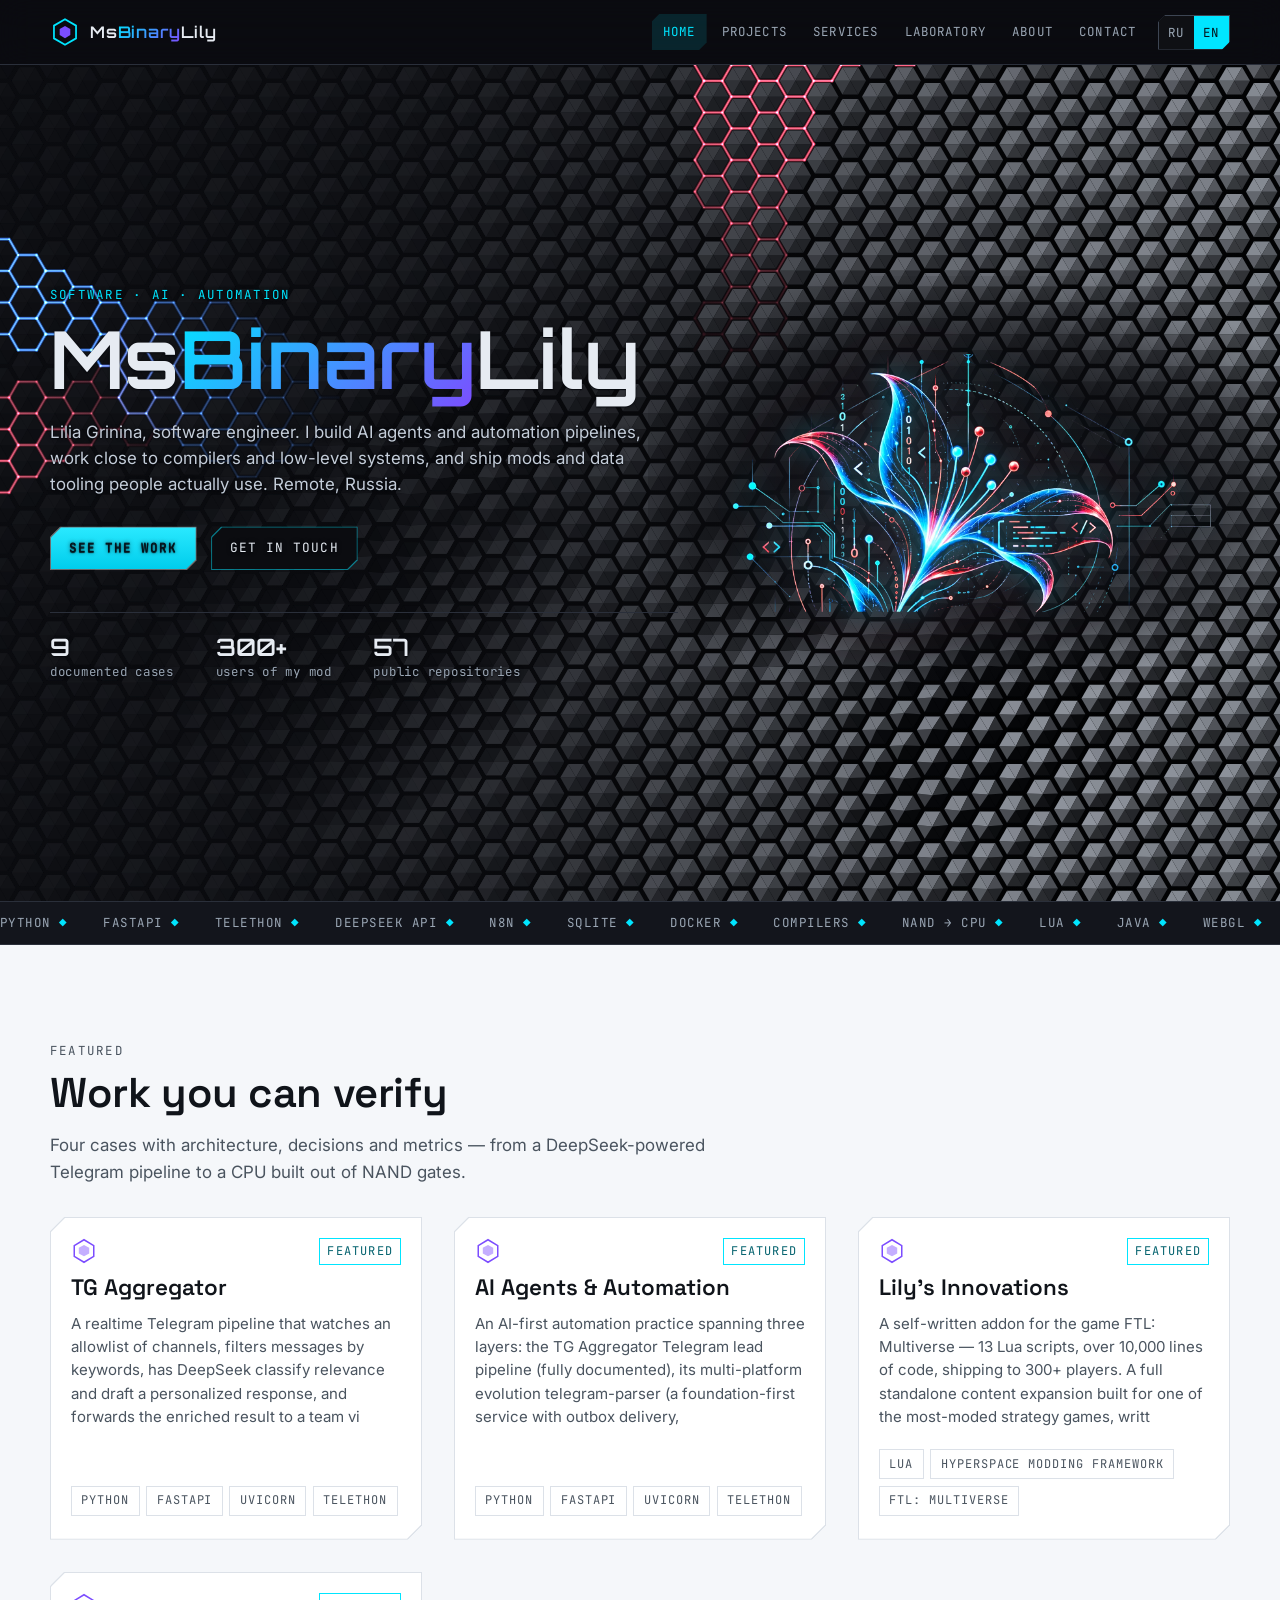
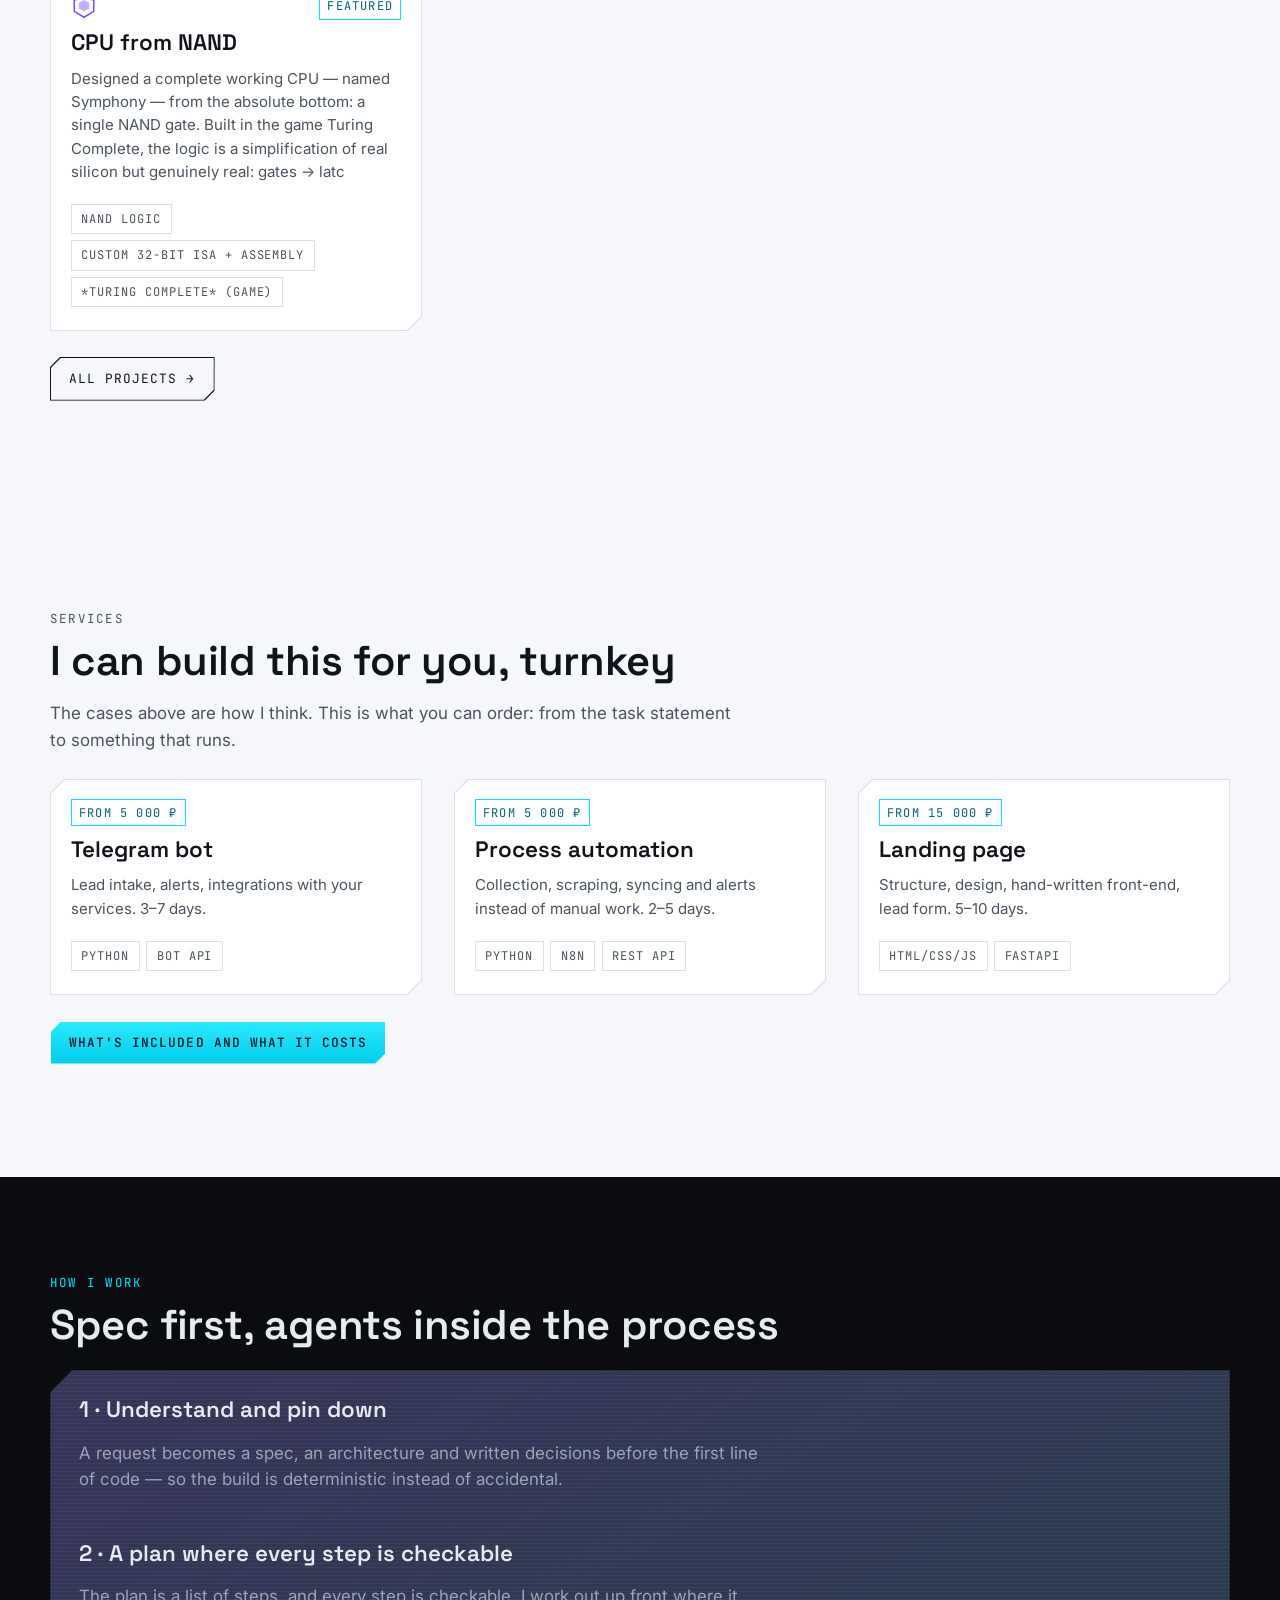
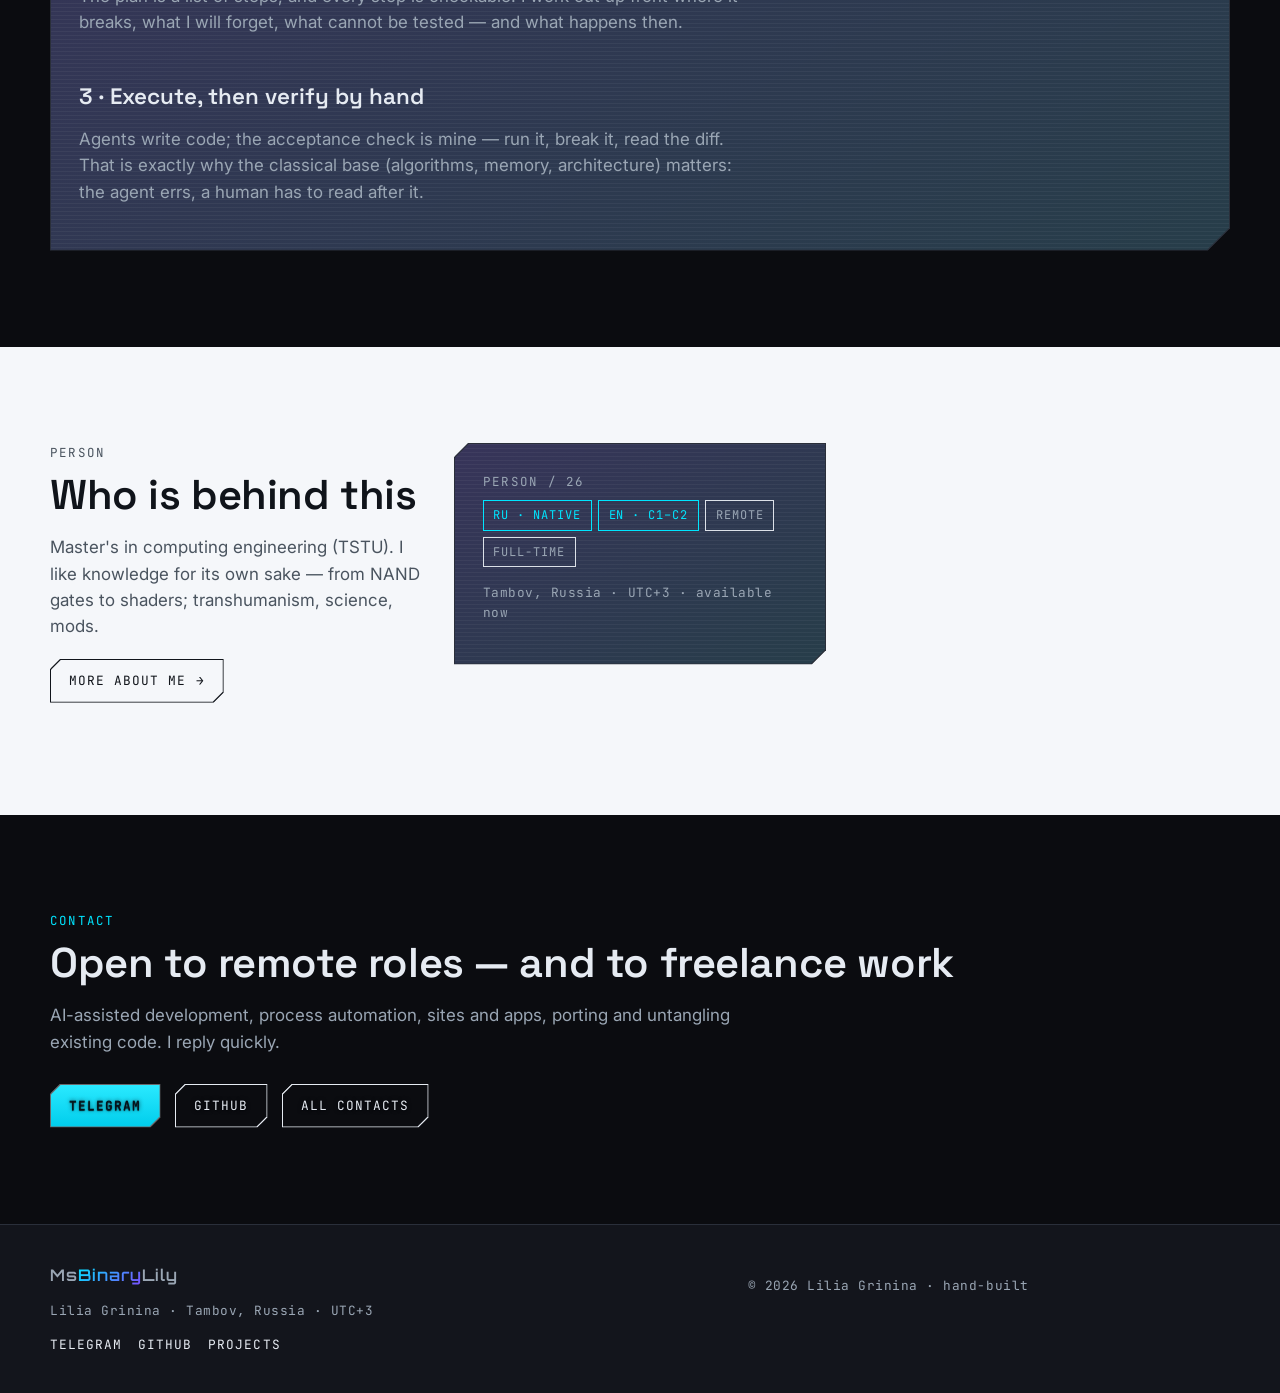
==== index.html @ 675202a7 "Follow the browser language until a choice is stored, and keep the hero halo tight - no stored choic" ====
<!DOCTYPE html>
<html lang="ru" data-title-ru="MsBinaryLily — Лилия Гринина · софт, AI и автоматизация" data-title-en="MsBinaryLily — Lilia Grinina · software, AI &amp; automation" data-desc-ru="Портфолио Лилия Гринина (MsBinaryLily): AI-агенты и автоматизация, компиляторы и низкий уровень, моды, алгоритмы. Удалённо, Россия." data-desc-en="Portfolio of Lilia Grinina (MsBinaryLily): AI agents and automation, compilers and low-level systems, mods, algorithms. Remote, Russia.">
<head>
<meta charset="utf-8">
<meta name="viewport" content="width=device-width, initial-scale=1">
<title>MsBinaryLily — Лилия Гринина · софт, AI и автоматизация</title>
<meta name="description" content="Портфолио Лилия Гринина (MsBinaryLily): AI-агенты и автоматизация, компиляторы и низкий уровень, моды, алгоритмы. Удалённо, Россия.">
<link rel="icon" href="assets/emblem.svg" type="image/svg+xml">
<link rel="preconnect" href="https://fonts.googleapis.com">
<link rel="preconnect" href="https://fonts.gstatic.com" crossorigin>
<link rel="stylesheet" href="https://fonts.googleapis.com/css2?family=Orbitron:wght@500;600;700&family=Space+Grotesk:wght@400;500;600;700&family=Inter:wght@400;500;600&family=JetBrains+Mono:wght@400;500&display=swap">
<link rel="stylesheet" href="css/main.css">
</head>
<body>
<a class="skip-link" href="#main" data-ru="к содержимому" data-en="skip to content">к содержимому</a>

<header class="site-header">
  <div class="wrap header-inner">
    <a class="brand" href="index.html">
      <svg viewBox="0 0 24 24" aria-hidden="true"><path d="M12 1.8 20.83 6.9v10.2L12 22.2 3.17 17.1V6.9z" fill="none" stroke="#00e5ff" stroke-width="1.4"/><path d="M12 7.1 16.24 9.55v4.9L12 16.9l-4.24-2.45V9.55z" fill="#7c4dff"/></svg>
      <span class="brand-name">Ms<b>Binary</b>Lily</span>
    </a>
    <button class="nav-toggle" type="button" aria-expanded="false" aria-controls="site-nav">
      <span data-ru="меню" data-en="menu">меню</span>
    </button>
    <nav class="nav" id="site-nav" aria-label="Main">
      <a href="index.html" aria-current="page" data-ru="главная" data-en="home">главная</a>
      <a href="projects.html" data-ru="проекты" data-en="projects">проекты</a>
      <a href="services.html" data-ru="услуги" data-en="services">услуги</a>
      <a href="laboratory.html" data-ru="лаборатория" data-en="laboratory">лаборатория</a>
      <a href="about.html" data-ru="обо мне" data-en="about">обо мне</a>
      <a href="contact.html" data-ru="контакты" data-en="contact">контакты</a>
      <span class="lang" role="group" aria-label="Language">
        <button type="button" data-lang-btn="ru" aria-pressed="true">RU</button>
        <button type="button" data-lang-btn="en" aria-pressed="false">EN</button>
      </span>
    </nav>
  </div>
</header>

<main id="main">

  <section class="hero">
    <div class="hero-fallback" aria-hidden="true"></div>
    <canvas id="ambient" aria-hidden="true"></canvas>
    <div class="wrap hero-grid">
      <div>
        <p class="kicker" data-ru="SOFTWARE · AI · AUTOMATION" data-en="SOFTWARE · AI · AUTOMATION">SOFTWARE · AI · AUTOMATION</p>
        <h1>Ms<span class="binary-text">Binary</span>Lily</h1>
        <p class="lede" data-ru="Лилия Гринина, инженер-разработчик. Строю AI-агентов и пайплайны автоматизации, разбираюсь в компиляторах и низком уровне, довожу до людей моды и данные. Удалённо, Россия." data-en="Lilia Grinina, software engineer. I build AI agents and automation pipelines, work close to compilers and low-level systems, and ship mods and data tooling people actually use. Remote, Russia.">Лилия Гринина, инженер-разработчик. Строю AI-агентов и пайплайны автоматизации, разбираюсь в компиляторах и низком уровне, довожу до людей моды и данные. Удалённо, Россия.</p>
        <div class="hero-cta">
          <a class="btn btn-primary" href="projects.html" data-ru="смотреть проекты" data-en="see the work"><span>смотреть проекты</span></a>
          <a class="btn" href="contact.html" data-ru="связаться" data-en="get in touch"><span>связаться</span></a>
        </div>

        <div class="hero-stats">
          <div>
            <b>9</b>
            <span data-ru="разобранных кейсов" data-en="documented cases">разобранных кейсов</span>
          </div>
          <div>
            <b>300+</b>
            <span data-ru="пользователей у мода" data-en="users of my mod">пользователей у мода</span>
          </div>
          <div>
            <b>57</b>
            <span data-ru="публичных репозиториев" data-en="public repositories">публичных репозиториев</span>
          </div>
        </div>
      </div>
      <div class="hero-visual">
        <span class="hero-visual-halo" aria-hidden="true"></span>
        <img class="hero-logo" src="assets/hero-lily.webp" width="800" height="423"
             alt="MsBinaryLily — лилия из неоновых схем" decoding="async" fetchpriority="high">
      </div>
    </div>
  </section>

  <div class="ticker" aria-hidden="true">
    <div class="ticker-track" id="ticker-track"
         data-items="Python|FastAPI|Telethon|DeepSeek API|n8n|SQLite|Docker|Compilers|NAND → CPU|Lua|Java|WebGL|Algorithms"></div>
  </div>

  <section class="section-panel">
    <div class="wrap">
      <p class="kicker" data-ru="избранное" data-en="featured">избранное</p>
      <h2 data-ru="Проекты, которые можно проверить" data-en="Work you can verify">Проекты, которые можно проверить</h2>
      <p class="lede" style="margin-bottom:2rem" data-ru="Четыре кейса с архитектурой, решениями и метриками — от телеграм-пайплайна на DeepSeek до процессора, собранного из NAND-гейтов." data-en="Four cases with architecture, decisions and metrics — from a DeepSeek-powered Telegram pipeline to a CPU built out of NAND gates.">Четыре кейса с архитектурой, решениями и метриками — от телеграм-пайплайна на DeepSeek до процессора, собранного из NAND-гейтов.</p>
      <div class="card-grid" id="featured-cases">
        <p class="empty-state" data-ru="загрузка манифеста…" data-en="loading manifest…">загрузка манифеста…</p>
      </div>
      <p style="margin-top:1.6rem"><a class="btn" href="projects.html" data-ru="все проекты →" data-en="all projects →"><span>все проекты →</span></a></p>
    </div>
  </section>

  <section class="section-panel">
    <div class="wrap">
      <p class="kicker" data-ru="услуги" data-en="services">услуги</p>
      <h2 data-ru="Могу собрать это под ключ" data-en="I can build this for you, turnkey">Могу собрать это под ключ</h2>
      <p class="lede" data-ru="Кейсы выше — про то, как я думаю. Это — про то, что можно заказать: от постановки задачи до работающего результата." data-en="The cases above are how I think. This is what you can order: from the task statement to something that runs.">Кейсы выше — про то, как я думаю. Это — про то, что можно заказать.</p>
      <div class="card-grid" style="margin-top:1.6rem">
        <a class="card clip ring reveal" href="services.html">
          <div class="card-top"><span class="card-flag" data-ru="от 5 000 ₽" data-en="from 5 000 ₽">от 5 000 ₽</span></div>
          <h3 data-ru="Telegram-бот" data-en="Telegram bot">Telegram-бот</h3>
          <p data-ru="Приём заявок, уведомления, интеграции с вашими сервисами. Срок 3–7 дней." data-en="Lead intake, alerts, integrations with your services. 3–7 days.">Приём заявок, уведомления, интеграции с вашими сервисами. Срок 3–7 дней.</p>
          <div class="chips"><span class="chip">Python</span><span class="chip">Bot API</span></div>
        </a>
        <a class="card clip ring reveal" href="services.html">
          <div class="card-top"><span class="card-flag" data-ru="от 5 000 ₽" data-en="from 5 000 ₽">от 5 000 ₽</span></div>
          <h3 data-ru="Автоматизация процессов" data-en="Process automation">Автоматизация процессов</h3>
          <p data-ru="Сбор данных, парсинг, синхронизация и уведомления вместо ручной работы. Срок 2–5 дней." data-en="Collection, scraping, syncing and alerts instead of manual work. 2–5 days.">Сбор данных, парсинг, синхронизация и уведомления вместо ручной работы. Срок 2–5 дней.</p>
          <div class="chips"><span class="chip">Python</span><span class="chip">n8n</span><span class="chip">REST API</span></div>
        </a>
        <a class="card clip ring reveal" href="services.html">
          <div class="card-top"><span class="card-flag" data-ru="от 15 000 ₽" data-en="from 15 000 ₽">от 15 000 ₽</span></div>
          <h3 data-ru="Лендинг" data-en="Landing page">Лендинг</h3>
          <p data-ru="Структура, дизайн, вёрстка без конструкторов, форма заявки. Срок 5–10 дней." data-en="Structure, design, hand-written front-end, lead form. 5–10 days.">Структура, дизайн, вёрстка без конструкторов, форма заявки. Срок 5–10 дней.</p>
          <div class="chips"><span class="chip">HTML/CSS/JS</span><span class="chip">FastAPI</span></div>
        </a>
      </div>
      <p style="margin-top:1.6rem"><a class="btn btn-primary" href="services.html" data-ru="что входит и сколько стоит" data-en="what's included and what it costs"><span>что входит и сколько стоит</span></a></p>
    </div>
  </section>

  <section class="section-carbon">
    <div class="wrap">
      <p class="kicker" data-ru="как я работаю" data-en="how I work">как я работаю</p>
      <h2 data-ru="Спецификация сначала, агент — внутри процесса" data-en="Spec first, agents inside the process">Спецификация сначала, агент — внутри процесса</h2>
      <div class="holo clip-lg ring" style="margin-top:1.4rem">
        <div class="card-grid" style="grid-template-columns:1fr">
          <div>
            <h3 data-ru="1 · Понять и зафиксировать" data-en="1 · Understand and pin down">1 · Понять и зафиксировать</h3>
            <p class="lede" data-ru="Задача превращается в ТЗ, архитектуру и зафиксированные решения до первой строки кода — чтобы постройка была детерминированной, а не «как получилось»." data-en="A request becomes a spec, an architecture and written decisions before the first line of code — so the build is deterministic instead of accidental.">Задача превращается в ТЗ, архитектуру и зафиксированные решения до первой строки кода — чтобы постройка была детерминированной, а не «как получилось».</p>
          </div>
          <div>
            <h3 data-ru="2 · План, где каждый шаг проверяем" data-en="2 · A plan where every step is checkable">2 · План, где каждый шаг проверяем</h3>
            <p class="lede" data-ru="План разбивается на шаги, и каждый шаг проверяем. Заранее продумываю, где это сломается, что я забуду и что нельзя проверить — и что тогда делаем." data-en="The plan is a list of steps, and every step is checkable. I work out up front where it breaks, what I will forget, what cannot be tested — and what happens then.">План разбивается на шаги, и каждый шаг проверяем. Заранее продумываю, где это сломается, что я забуду и что нельзя проверить — и что тогда делаем.</p>
          </div>
          <div>
            <h3 data-ru="3 · Исполнить и проверить руками" data-en="3 · Execute, then verify by hand">3 · Исполнить и проверить руками</h3>
            <p class="lede" data-ru="Агент пишет код, но приёмка — моя: запускаю, ломаю, читаю диффы. Классическая база (алгоритмы, память, архитектура) для этого и нужна — агент ошибается, читать за ним должен человек." data-en="Agents write code; the acceptance check is mine — run it, break it, read the diff. That is exactly why the classical base (algorithms, memory, architecture) matters: the agent errs, a human has to read after it.">Агент пишет код, но приёмка — моя: запускаю, ломаю, читаю диффы. Классическая база (алгоритмы, память, архитектура) для этого и нужна — агент ошибается, читать за ним должен человек.</p>
          </div>
        </div>
      </div>
    </div>
  </section>

  <section class="section-panel">
    <div class="wrap card-grid" style="align-items:start">
      <div>
        <p class="kicker" data-ru="человек" data-en="person">человек</p>
        <h2 data-ru="Кто это делает" data-en="Who is behind this">Кто это делает</h2>
        <p class="lede" data-ru="Магистр информатики и вычислительной техники (ТГТУ). Люблю знание ради знания: от NAND-гейтов до шейдеров; трансгуманизм, наука, моды." data-en="Master's in computing engineering (TSTU). I like knowledge for its own sake — from NAND gates to shaders; transhumanism, science, mods.">Магистр информатики и вычислительной техники (ТГТУ). Люблю знание ради знания: от NAND-гейтов до шейдеров; трансгуманизм, наука, моды.</p>
        <p style="margin-top:1.2rem"><a class="btn" href="about.html" data-ru="подробнее обо мне →" data-en="more about me →"><span>подробнее обо мне →</span></a></p>
      </div>
      <div class="holo clip ring">
        <p class="kicker" data-ru="человек / 26" data-en="person / 26">человек / 26</p>
        <div class="chips">
          <span class="chip chip-neon">RU · native</span>
          <span class="chip chip-neon">EN · C1–C2</span>
          <span class="chip" data-ru="удалённо" data-en="remote">удалённо</span>
          <span class="chip" data-ru="полная занятость" data-en="full-time">полная занятость</span>
        </div>
        <p class="footer-meta" style="margin-top:1rem" data-ru="Тамбов, Россия · UTC+3 · доступна сразу" data-en="Tambov, Russia · UTC+3 · available now">Тамбов, Россия · UTC+3 · доступна сразу</p>
      </div>
    </div>
  </section>

  <section class="section-carbon">
    <div class="wrap">
      <p class="kicker" data-ru="контакт" data-en="contact">контакт</p>
      <h2 data-ru="Ищу удалённую работу — и беру задачи" data-en="Open to remote roles — and to freelance work">Ищу удалённую работу — и беру задачи</h2>
      <p class="lede" data-ru="Разработка с AI-агентами, автоматизация процессов, сайты и приложения, портирование и разбор чужого кода. Отвечаю быстро." data-en="AI-assisted development, process automation, sites and apps, porting and untangling existing code. I reply quickly.">Разработка с AI-агентами, автоматизация процессов, сайты и приложения, портирование и разбор чужого кода. Отвечаю быстро.</p>
      <div class="hero-cta">
        <a class="btn btn-primary" href="https://t.me/MsBinaryLily" rel="noopener"><span>Telegram</span></a>
        <a class="btn" href="https://github.com/IonShieldQuad" rel="noopener"><span>GitHub</span></a>
        <a class="btn" href="contact.html" data-ru="все контакты" data-en="all contacts"><span>все контакты</span></a>
      </div>
    </div>
  </section>

</main>

<footer class="site-footer">
  <div class="wrap footer-grid">
    <div>
      <p class="brand-name" style="margin:0 0 .5rem">Ms<b>Binary</b>Lily</p>
      <p class="footer-meta" data-ru="Лилия Гринина · Тамбов, Россия · UTC+3" data-en="Lilia Grinina · Tambov, Russia · UTC+3">Лилия Гринина · Тамбов, Россия · UTC+3</p>
      <div class="footer-links" style="margin-top:.9rem">
        <a href="https://t.me/MsBinaryLily" rel="noopener">Telegram</a>
        <a href="https://github.com/IonShieldQuad" rel="noopener">GitHub</a>
        <a href="projects.html" data-ru="проекты" data-en="projects">проекты</a>
      </div>
    </div>
    <p class="footer-meta" data-ru="© 2026 Лилия Гринина · сайт собран вручную" data-en="© 2026 Lilia Grinina · hand-built">© 2026 Лилия Гринина · сайт собран вручную</p>
  </div>
</footer>

<script src="data/cases.js"></script>
<script src="js/ambient.js"></script>
<script src="js/site.js"></script>
</body>
</html>
---- css/main.css ----
/* MsBinaryLily portfolio — design system
   Implements specs/design.md (vault: portfolio-site/specs/design.md).
   Tokens first, then components. Responsive-first: mobile layout is the base. */

/* ---------------------------------------------------------------- tokens -- */
:root {
  /* surfaces */
  --panel: #f5f7fa;
  --panel-2: #ffffff;
  --carbon: #0b0c10;
  --carbon-2: #13151c;
  --ink: #10141a;
  --ink-dim: #4a545f;
  --line: #dce1e8;
  --line-dark: #2a2f3a;
  --text-on-dark: #e6ebf2;
  --text-on-dark-dim: #9aa6b4;

  /* neon */
  --neon-cyan: #00e5ff;
  --neon-violet: #7c4dff;
  --neon-soft: rgba(0, 229, 255, 0.16);
  /* the readable form of the neon on light surfaces: full cyan is a fill colour,
     not a text colour (4.5:1 on the card surface is the floor) */
  --neon-ink: #05636f;
  --hologlow: linear-gradient(135deg, #00e5ff 0%, #7c4dff 100%);

  /* binary duality: a cold pole and a hot pole, meeting at violet.
     Used as an accent language (wordmark, ambience, emblem) — not as UI paint. */
  --pole-cold: #2f7bff;
  --pole-hot: #ff3d5e;
  --binary: linear-gradient(90deg, #1f5dff 0%, #7c4dff 46%, #ff2e4d 100%);
  /* deliberately unused as a surface wash — the poles show up in the board's
     energy and nowhere else; kept as tokens so the motif stays documented */
  --binary-soft: linear-gradient(90deg, rgba(31, 93, 255, 0.10) 0%, rgba(124, 77, 255, 0.08) 50%, rgba(255, 46, 77, 0.10) 100%);

  /* type */
  --font-display: "Space Grotesk", "Segoe UI", system-ui, sans-serif;
  --font-tech: "Orbitron", "Space Grotesk", system-ui, sans-serif;  /* wordmark + accents only */
  --font-body: "Inter", "Segoe UI", system-ui, sans-serif;
  --font-mono: "JetBrains Mono", ui-monospace, "Cascadia Mono", monospace;
  --step-display: clamp(2.4rem, 7vw, 5rem);
  --step-h2: clamp(1.6rem, 3.6vw, 2.6rem);
  --step-h3: clamp(1.15rem, 2vw, 1.4rem);
  --step-label: 0.78rem;   /* 12.5px floor for mono labels */

  /* geometry */
  --cut: 14px;
  --cut-lg: 22px;
  --clip: polygon(var(--cut) 0, 100% 0, 100% calc(100% - var(--cut)), calc(100% - var(--cut)) 100%, 0 100%, 0 var(--cut));
  --clip-lg: polygon(var(--cut-lg) 0, 100% 0, 100% calc(100% - var(--cut-lg)), calc(100% - var(--cut-lg)) 100%, 0 100%, 0 var(--cut-lg));
  --clip-btn: polygon(10px 0, 100% 0, 100% calc(100% - 10px), calc(100% - 10px) 100%, 0 100%, 0 10px);
  --gap: clamp(1rem, 3vw, 2rem);
  --page: min(1180px, calc(100% - 2.5rem));
  --header-h: 64px;

  --ease: cubic-bezier(0.22, 0.61, 0.36, 1);
}

*, *::before, *::after { box-sizing: border-box; }

html { scroll-behavior: smooth; -webkit-text-size-adjust: 100%; }

body {
  margin: 0;
  font-family: var(--font-body);
  font-size: 1rem;
  line-height: 1.55;
  color: var(--ink);
  background: var(--carbon);
}

img, svg, canvas { max-width: 100%; display: block; }

a { color: inherit; }

::selection { background: var(--neon-cyan); color: #04121a; }

:focus-visible {
  outline: 2px solid var(--neon-cyan);
  outline-offset: 3px;
}

.skip-link {
  position: absolute; left: -999px; top: 0; z-index: 100;
  background: var(--neon-cyan); color: #04121a; padding: 0.6rem 1rem;
  font-family: var(--font-mono); font-size: 0.8rem;
}
.skip-link:focus { left: 0.5rem; top: 0.5rem; }

/* ------------------------------------------------------------- primitives -- */
.wrap { width: var(--page); margin-inline: auto; }

.clip { clip-path: var(--clip); }
.clip-lg { clip-path: var(--clip-lg); --ring-clip: var(--clip-lg); }

/* Bordered clipped surface.
   `clip-path` cuts a normal CSS border clean off across the diagonal, so the
   border is drawn as two stacked layers instead: ::before is the rim, ::after
   the surface on top of it, both clipped to the same polygon. Content is lifted
   above them with .ring > *. */
.ring {
  position: relative;
  border: 0 !important;
  background: none !important;
}
.ring::before,
.ring::after {
  content: "";
  position: absolute;
  pointer-events: none;
  clip-path: var(--ring-clip, var(--clip));
}
.ring::before { inset: 0; background: var(--ring-color, var(--line)); }
.ring::after { inset: 1px; background: var(--ring-surface, var(--panel-2)); }
.ring > * { position: relative; z-index: 1; }

.kicker {
  font-family: var(--font-mono);
  font-size: var(--step-label);
  letter-spacing: 0.18em;
  text-transform: uppercase;
  color: var(--ink-dim);
  margin: 0 0 0.6rem;
}
/* dark-surface contexts: the class that exists in the markup is `section-carbon`,
   so the kicker switch has to be keyed on it (and on the case head) — the old
   `.carbon` / `.on-carbon` selectors never matched anything */
.section-carbon .kicker, .hero .kicker, .case-head .kicker { color: var(--neon-cyan); }

.holo-text {
  background: var(--hologlow);
  -webkit-background-clip: text;
  background-clip: text;
  color: transparent;
}

/* the wordmark keeps the existing cool accent; the cold/hot poles are reserved
   for the energy in the board, so the page never shouts in two colours at once */
.binary-text {
  background: var(--hologlow);
  -webkit-background-clip: text;
  background-clip: text;
  color: transparent;
}

.hairline { border: 0; border-top: 1px solid var(--line); margin: 0; }

section { padding-block: clamp(3.2rem, 8vw, 6rem); }
.section-panel { background: var(--panel); color: var(--ink); }
.section-carbon { background: var(--carbon); color: var(--text-on-dark); }
.section-carbon a { color: var(--text-on-dark); }

h1, h2, h3 { font-family: var(--font-display); font-weight: 600; line-height: 1.1; margin: 0 0 0.7rem; }
h2 { font-size: var(--step-h2); letter-spacing: -0.01em; }
h3 { font-size: var(--step-h3); }
/* a page's own top heading is an <h1>: keep the section-title scale so promoting
   it from <h2> does not resize the page */
h1.page-title { font-size: var(--step-h2); letter-spacing: -0.01em; }
.lede { font-size: 1.06rem; max-width: 62ch; color: var(--ink-dim); }
.section-carbon .lede { color: var(--text-on-dark-dim); }

/* ---------------------------------------------------------------- buttons -- */
.btn {
  --btn-fg: var(--ink);
  --ring-color: var(--ink);
  --ring-surface: var(--panel);
  --ring-clip: var(--clip-btn);
  position: relative;
  display: inline-flex;
  font-family: var(--font-mono);
  font-size: 0.8rem;   /* 12.8px */
  letter-spacing: 0.08em;
  text-transform: uppercase;
  text-decoration: none;
  color: var(--btn-fg);
  border: 0;
  padding: 0;
  clip-path: var(--clip-btn);
  transition: filter 0.25s var(--ease), color 0.2s var(--ease);
  cursor: pointer;
}
.btn::before,
.btn::after {
  content: "";
  position: absolute;
  pointer-events: none;
  clip-path: var(--clip-btn);
}
.btn::before { inset: 0; background: var(--ring-color); }
.btn::after { inset: 1px; background: var(--ring-surface); }
/* the label must sit above the two layers */
.btn > span {
  position: relative;
  z-index: 1;
  display: inline-flex;
  align-items: center;
  gap: 0.5rem;
  min-height: 44px;
  padding: 0.7rem 1.2rem;
}
.btn:hover { --ring-color: var(--neon-cyan); filter: drop-shadow(0 0 10px var(--neon-soft)); }
.btn-primary {
  --ring-color: rgba(255, 255, 255, 0.38);   /* a real rim, so the cut corner reads stroked */
  /* a shade, not a rainbow: the board is the spectacle, the button is a control */
  --ring-surface: linear-gradient(180deg, #2ae9ff 0%, #00cdec 100%);
  color: #04121a;
  font-weight: 500;
}
.btn-primary:hover { filter: drop-shadow(0 0 16px rgba(0, 229, 255, 0.4)); }
.hero .btn, .section-carbon .btn {
  --btn-fg: var(--text-on-dark);
  --ring-color: var(--text-on-dark);
  --ring-surface: var(--carbon);   /* the button plate sits on the carbon surface */
}
/* the primary keeps its gradient plate and dark label on dark surfaces too */
.hero .btn { --ring-color: rgba(0, 229, 255, 0.5); }   /* ghost stays on-palette */
.hero .btn-primary, .section-carbon .btn-primary {
  --ring-color: rgba(255, 255, 255, 0.38);
  --ring-surface: linear-gradient(180deg, #2ae9ff 0%, #00cdec 100%);
  color: #04121a;
}
.btn-ghost { border-color: var(--line-dark); }

/* ------------------------------------------------------------------ chips -- */
.chip {
  display: inline-block;
  font-family: var(--font-mono);
  font-size: 0.75rem;   /* 12px */
  letter-spacing: 0.08em;
  text-transform: uppercase;
  padding: 0.3rem 0.6rem;
  border: 1px solid var(--line);
  color: var(--ink-dim);
  white-space: nowrap;
}
.chip-neon { border-color: var(--neon-cyan); color: var(--neon-ink); }
.section-carbon .chip { border-color: var(--line-dark); color: var(--text-on-dark-dim); }
.section-carbon .chip-neon { border-color: var(--neon-cyan); color: var(--neon-cyan); }
.chips { display: flex; flex-wrap: wrap; gap: 0.4rem; }

/* ----------------------------------------------------------------- header -- */
.site-header {
  position: sticky; top: 0; z-index: 40;
  background: rgba(11, 12, 16, 0.58);
  backdrop-filter: blur(16px) saturate(1.35);
  border-bottom: 1px solid var(--line-dark);
  color: var(--text-on-dark);
}
.header-inner {
  display: flex; align-items: center; gap: 1rem;
  min-height: var(--header-h);
}
.brand { display: flex; align-items: center; gap: 0.6rem; text-decoration: none; }
.brand svg { width: 30px; height: 30px; }
.brand-name {
  font-family: var(--font-tech);
  font-size: 1rem; letter-spacing: 0.06em; font-weight: 600;
}
.brand-name b {
  background: var(--hologlow);
  -webkit-background-clip: text;
  background-clip: text;
  color: transparent;
  font-weight: 600;
}
.nav { margin-left: auto; display: flex; align-items: center; gap: 0.25rem; }
.nav a {
  font-family: var(--font-mono);
  font-size: 0.78rem; letter-spacing: 0.09em; text-transform: uppercase;
  text-decoration: none; color: var(--text-on-dark-dim);
  padding: 0.55rem 0.7rem;
  clip-path: polygon(8px 0, 100% 0, 100% calc(100% - 8px), calc(100% - 8px) 100%, 0 100%, 0 8px);
}
.nav a:hover { color: var(--text-on-dark); background: rgba(0, 229, 255, 0.1); }
.nav a[aria-current="page"] { color: var(--neon-cyan); background: rgba(0, 229, 255, 0.12); }

/* the language switch: a plain 1px border is cut off along the clip-path chamfers,
   so the frame is a clipped fill inset by 1px of padding instead — complete rim on
   every side, including the two diagonals, with both halves sitting inside it */
.lang {
  --lang-clip: polygon(8px 0, 100% 0, 100% calc(100% - 8px), calc(100% - 8px) 100%, 0 100%, 0 8px);
  --lang-line: #3d4553;
  --lang-surface: rgba(11, 12, 16, 0.92);
  position: relative; display: inline-flex; margin-left: 0.4rem;
  clip-path: var(--lang-clip);
  background: var(--lang-line);
  padding: 1px;
}
.lang > button { position: relative; z-index: 1; }
.lang button {
  font-family: var(--font-mono); font-size: 0.78rem; letter-spacing: 0.08em;
  background: var(--lang-surface); color: var(--text-on-dark-dim);
  border: 0; padding: 0.5rem 0.6rem; cursor: pointer;
}
.lang button:hover { color: var(--text-on-dark); }
.lang button[aria-pressed="true"] { background: var(--neon-cyan); color: #04121a; }

.nav-toggle {
  display: none; margin-left: auto;
  background: transparent; color: var(--text-on-dark);
  border: 1px solid var(--line-dark); min-height: 44px; padding: 0.55rem 0.9rem;
  font-family: var(--font-mono); font-size: 0.78rem; letter-spacing: 0.1em;
  text-transform: uppercase; cursor: pointer;
}

/* ------------------------------------------------------------------- hero -- */
.hero {
  position: relative; overflow: hidden;
  background: var(--carbon); color: var(--text-on-dark);
  padding-block: clamp(2.5rem, 6vw, 4.5rem);
  /* a hero that fills the first screen: header height + one viewport */
  min-height: calc(100vh - var(--header-h));
  min-height: calc(100svh - var(--header-h));
  display: grid;
  align-items: center;
}
/* full opacity: the fallback sits behind this canvas, so the 0.95 blend was
   costing a full-screen composite pass per frame for nothing */
#ambient { position: absolute; inset: 0; width: 100%; height: 100%; }
/* the plate is textured now, so the copy sits on a scrim rather than on black:
   dense on the left where the text is, open on the right where the plate and the
   emblem show through. pointer-events:none keeps the canvas interactive. */
.hero::after {
  content: ""; position: absolute; inset: 0; z-index: 0; pointer-events: none;
  background: linear-gradient(100deg,
    rgba(11, 12, 16, 0.95) 0%, rgba(11, 12, 16, 0.88) 30%, rgba(11, 12, 16, 0.72) 46%,
    rgba(11, 12, 16, 0.34) 64%, rgba(11, 12, 16, 0.08) 80%, rgba(11, 12, 16, 0) 90%);
}
/* A scrim cannot guarantee contrast over a moving, faceted plate (measured: the
   plate still peaks near p99 90 under the copy), so the glyphs carry their own dark
   halo — but a TIGHT one. The old 14px/26px layers feathered 26px past every glyph
   and read as a smudge on the plate rather than as a clean edge. One hairline offset
   plus a narrow glow: the thick headline strokes need only the edge, the small dim
   copy needs the wider one. */
.hero h1 {
  text-shadow: 0 1px 1px rgba(6, 8, 13, 0.9), 0 0 2px rgba(6, 8, 13, 0.55);
}
.hero .kicker, .hero .lede, .hero-stats b, .hero-stats span, .hero-cta .btn span {
  text-shadow: 0 1px 1px rgba(6, 8, 13, 0.95), 0 0 4px rgba(6, 8, 13, 0.8);
}
/* the gradient-clipped wordmark must not carry the halo: its glyphs are
   transparent, so a text-shadow paints a dark copy OF the word behind it and the
   headline reads doubled */
.hero h1 .binary-text { text-shadow: none; }
@media (max-width: 899px) {
  .hero::after {
    background: linear-gradient(180deg, rgba(11, 12, 16, 0.62) 0%, rgba(11, 12, 16, 0.82) 100%);
  }
}
/* while the ambience is live it paints the same scrim into its plate layer,
   under the seams — so the current stays bright instead of being dimmed too */
.hero.is-live::after { background: none; }
.hero-fallback {
  position: absolute; inset: 0;
  background:
    /* greeble grid: fine rules + a coarser cell so the backdrop reads as structure */
    /* a black board, not a colour field: faint structure plus two very quiet
       glows. Colour belongs to the energy, not to the ground. */
    repeating-linear-gradient(to right, rgba(0, 229, 255, 0.045) 0 1px, transparent 1px 96px),
    repeating-linear-gradient(to bottom, rgba(0, 229, 255, 0.045) 0 1px, transparent 1px 96px),
    repeating-linear-gradient(to right, rgba(226, 238, 248, 0.014) 0 1px, transparent 1px 24px),
    linear-gradient(180deg, #0b0c10 0%, #0d0f15 55%, #0b0c10 100%),
    radial-gradient(38% 46% at 82% 16%, rgba(124, 77, 255, 0.10), transparent 72%),
    radial-gradient(40% 48% at 8% 88%, rgba(0, 229, 255, 0.07), transparent 74%);
  opacity: 1;
}
.hero > .wrap { position: relative; z-index: 1; }
.hero-grid { display: grid; gap: var(--gap); }
.hero h1 {
  font-family: var(--font-tech);
  font-size: var(--step-display);
  font-weight: 600;
  letter-spacing: 0.005em;
  margin: 0 0 1rem;
}
.hero h1 .holo-text { padding-inline: 0.03em; }
.hero .lede { color: #c4cdd9; }
.hero-cta { display: flex; flex-wrap: wrap; gap: 0.9rem; margin-top: 1.8rem; }

/* credibility strip: fills the hero's lower band with facts, not decoration */
.hero-stats {
  display: flex; flex-wrap: wrap; gap: clamp(1.2rem, 4vw, 2.6rem);
  margin-top: clamp(1.8rem, 4vw, 2.6rem);
  padding-top: 1.4rem;
  border-top: 1px solid var(--line-dark);
}
.hero-stats div { display: grid; gap: 0.15rem; }
.hero-stats b {
  font-family: var(--font-tech);
  font-size: 1.5rem; font-weight: 600; line-height: 1;
  color: var(--text-on-dark);
}
.hero-stats span {
  font-family: var(--font-mono); font-size: 0.78rem; letter-spacing: 0.06em;
  color: var(--text-on-dark-dim);
}
/* The hero mark is a painted cut-out that sits on the animated plate rather than
   replacing it: the halo keeps a dark pocket under the artwork so the mark stays
   readable while the seam currents keep running behind it. */
.hero-visual {
  position: relative; justify-self: center;
  display: grid; place-items: center;
  width: min(430px, 78vw);
}
.hero-visual-halo {
  position: absolute; inset: -20% -12%;
  background: radial-gradient(58% 54% at 50% 50%,
    rgba(11, 12, 16, 0.9) 0%, rgba(11, 12, 16, 0.84) 48%, rgba(11, 12, 16, 0.5) 72%,
    rgba(11, 12, 16, 0.16) 88%, rgba(11, 12, 16, 0) 100%);
  pointer-events: none;
}
/* The mark stays readable by EMITTING light, not by hiding the plate: the drop
   shadows are the cyan/red poles the artwork itself uses, so it reads on top of
   whatever the seam currents are doing behind it. */
.hero-logo {
  position: relative; width: 100%; height: auto; opacity: 0.99;
  filter: brightness(1.07) contrast(1.05) saturate(1.06)
          drop-shadow(0 0 14px rgba(0, 229, 255, 0.38)) drop-shadow(0 0 34px rgba(255, 61, 94, 0.20));
}
@media (min-width: 900px) {
  .hero-visual { justify-self: end; width: min(520px, 41vw); }
}

/* ----------------------------------------------------------------- ticker -- */
.ticker {
  border-block: 1px solid var(--line-dark);
  background: var(--carbon-2);
  overflow: hidden;
  padding-block: 0.7rem;
}
.ticker-track {
  display: flex; gap: 2.2rem; width: max-content;
  font-family: var(--font-mono); font-size: 0.78rem; letter-spacing: 0.12em;
  text-transform: uppercase; color: var(--text-on-dark-dim);
  animation: marquee 34s linear infinite;
}
.ticker-track span::after { content: " ◆"; color: var(--neon-cyan); }
@keyframes marquee { to { transform: translateX(-50%); } }

/* ------------------------------------------------------------------ cards -- */
.card-grid {
  display: grid; gap: var(--gap);
  grid-template-columns: 1fr;
}
.card {
  --ring-color: var(--line);
  --ring-surface: var(--panel-2);
  position: relative;
  display: flex; flex-direction: column; gap: 0.7rem;
  padding: 1.3rem 1.3rem 1.5rem;
  text-decoration: none;
  color: inherit;
  transition: transform 0.25s var(--ease), filter 0.25s var(--ease);
}
.card:hover {
  --ring-color: var(--neon-cyan);
  transform: translateY(-3px);
  filter: drop-shadow(0 10px 24px rgba(11, 12, 16, 0.16));
}
.card-top { display: flex; align-items: center; justify-content: space-between; gap: 0.6rem; }
.card-hex { width: 26px; height: 26px; color: var(--neon-violet); }
.card h3 { margin: 0; }
.card p { margin: 0; color: var(--ink-dim); font-size: 0.94rem; }
.card .chips { margin-top: auto; padding-top: 0.6rem; }
.card-flag {
  font-family: var(--font-mono); font-size: 0.75rem; letter-spacing: 0.1em;
  text-transform: uppercase; color: var(--neon-ink);
  border: 1px solid var(--neon-cyan); padding: 0.2rem 0.45rem;
}

.section-carbon .card { --ring-color: var(--line-dark); --ring-surface: var(--carbon-2); color: var(--text-on-dark); }
.section-carbon .card p { color: var(--text-on-dark-dim); }
.section-carbon .card-flag { color: var(--neon-cyan); }

/* --------------------------------------------------------------- holo block -- */
.holo {
  --ring-color: var(--line-dark);
  --ring-surface:
    repeating-linear-gradient(to bottom, rgba(255, 255, 255, 0.045) 0 1px, transparent 1px 4px),
    linear-gradient(150deg, rgba(124, 77, 255, 0.16), rgba(0, 229, 255, 0.08));
  position: relative;
  padding: clamp(1.1rem, 3vw, 1.8rem);
  backdrop-filter: blur(6px);
}
/* the ring surface is translucent, so the dark ring colour shows through as the
   plate: a `.holo.ring` block sits on a dark surface and takes the dark-surface
   tokens. A bare `.holo` has no plate at all (the case sidebar uses it), so it
   must keep inheriting whatever surface its section provides. */
.holo.ring { color: var(--text-on-dark); }
.holo.ring .kicker, .holo.ring .lede, .holo.ring .footer-meta, .holo.ring p { color: var(--text-on-dark-dim); }
.holo.ring .chip { color: var(--text-on-dark-dim); }
.holo.ring .chip-neon { color: var(--neon-cyan); }

/* ------------------------------------------------------------------- lists -- */
.plain-list { list-style: none; margin: 0; padding: 0; display: grid; gap: 0.9rem; }
.plain-list li { display: grid; gap: 0.35rem; }
/* documentation chips carry long one-line strings: let them wrap instead of
   pushing the page sideways on a 360px screen */
.plain-list .chip { white-space: normal; max-width: 100%; }

.prose { max-width: 68ch; }
.prose p { margin: 0 0 0.9rem; }
.prose ul { margin: 0 0 0.9rem; padding-left: 1.1rem; }
.prose li { margin-bottom: 0.35rem; }
.prose code {
  font-family: var(--font-mono); font-size: 0.86em;
  background: rgba(0, 229, 255, 0.1); padding: 0.1em 0.35em;
}
.prose h4 { font-family: var(--font-display); margin: 1.4rem 0 0.5rem; }

/* -------------------------------------------------------------- case page -- */
.case-head { background: var(--carbon); color: var(--text-on-dark); padding-block: clamp(2rem, 5vw, 3.4rem); }
/* the case head is a carbon band, so its children need the dark-surface tokens —
   the light-surface defaults left the lede and the chips at ~2.5:1 */
.case-head .lede { color: var(--text-on-dark-dim); }
.case-head .chip { border-color: var(--line-dark); color: var(--text-on-dark-dim); }
.case-head .chip-neon { border-color: var(--neon-cyan); color: var(--neon-cyan); }
.case-head .chips { margin-top: 1rem; }
.case-body { display: grid; gap: clamp(1.6rem, 4vw, 2.6rem); }
.case-section h2 {
  font-size: 1.05rem; font-family: var(--font-mono); font-weight: 500;
  letter-spacing: 0.18em; text-transform: uppercase;
  color: var(--ink-dim); margin-bottom: 0.7rem;
}
.case-stat {
  display: grid; gap: 0.4rem;
  border-left: 2px solid var(--neon-cyan);
  padding-left: 1rem;
}
.evidence { display: grid; gap: 0.45rem; list-style: none; padding: 0; margin: 0; }
.evidence a { font-family: var(--font-mono); font-size: 0.82rem; word-break: break-word; overflow-wrap: anywhere; }
.pager { display: flex; justify-content: space-between; gap: 1rem; flex-wrap: wrap; border-top: 1px solid var(--line); padding-top: 1.4rem; }
.pager a { font-family: var(--font-mono); font-size: 0.8rem; text-decoration: none; letter-spacing: 0.06em; }
.pager a:hover { color: var(--neon-violet); }

/* --------------------------------------------------------------- timeline -- */
.timeline { display: grid; gap: 1.1rem; }
.timeline-item { display: grid; gap: 0.25rem; border-left: 1px solid var(--line); padding-left: 1rem; }
.timeline-item time { font-family: var(--font-mono); font-size: 0.78rem; letter-spacing: 0.08em; color: var(--ink-dim); text-transform: uppercase; }

/* ------------------------------------------------------------------- misc -- */
.capacity-note {
  font-family: var(--font-mono); font-size: 0.8rem;
  border: 1px dashed var(--neon-cyan); color: #0a6f82;
  padding: 0.6rem 0.8rem;
}
.notice {
  font-family: var(--font-mono); font-size: 0.8rem; letter-spacing: 0.04em;
  border-left: 2px solid var(--neon-violet); background: rgba(124, 77, 255, 0.07);
  padding: 0.55rem 0.8rem; margin: 0 0 1.2rem;
}
.empty-state { font-family: var(--font-mono); font-size: 0.84rem; color: var(--ink-dim); }

/* -------------------------------------------------------------- lab stage -- */
/* An experiment shown on its own: the same plate as the hero, without the copy
   sitting on top of it. */
.lab-stage {
  position: relative; overflow: hidden; margin-top: 2rem;
  background: var(--carbon); border: 1px solid var(--line-dark);
  height: clamp(340px, 58vh, 640px);
}
.lab-stage canvas { position: absolute; inset: 0; width: 100%; height: 100%; }
.lab-badge {
  position: absolute; left: 0; bottom: 0; z-index: 1;
  font-family: var(--font-mono); font-size: 0.75rem; letter-spacing: 0.12em;
  text-transform: uppercase; color: var(--text-on-dark-dim);
  background: rgba(11, 12, 16, 0.74);
  border-top: 1px solid var(--line-dark); border-right: 1px solid var(--line-dark);
  padding: 0.45rem 0.7rem;
}
.lab-controls { display: flex; flex-wrap: wrap; gap: 0.5rem; margin-top: 1.1rem; }
/* the controls row sits on the light panel, not on the dark stage, so it takes the
   light-surface tokens (it was styled for the carbon plate and read at ~1.7:1) */
.lab-controls button {
  font-family: var(--font-mono); font-size: 0.76rem; letter-spacing: 0.08em;
  text-transform: uppercase; background: transparent; color: var(--ink-dim);
  border: 1px solid var(--line); padding: 0.55rem 0.85rem; cursor: pointer;
  clip-path: var(--clip-btn);
}
.lab-controls button:hover { color: var(--ink); border-color: var(--neon-cyan); }
.lab-controls button[aria-pressed="true"] { background: var(--neon-cyan); color: #04121a; border-color: var(--neon-cyan); }
.lab-controls button[data-act] { border-color: var(--neon-violet); color: #5b32d6; }
.lab-spec { display: grid; gap: var(--gap); margin-top: 2.4rem; }
@media (min-width: 900px) { .lab-spec { grid-template-columns: repeat(2, minmax(0, 1fr)); } }

.reveal { opacity: 0; transform: translateY(14px); }
.reveal.is-visible { opacity: 1; transform: none; transition: opacity 0.6s var(--ease), transform 0.6s var(--ease); }

/* ----------------------------------------------------------------- footer -- */
.site-footer { background: var(--carbon-2); color: var(--text-on-dark-dim); padding-block: 2.4rem; border-top: 1px solid var(--line-dark); }
.footer-grid { display: grid; gap: 1.4rem; }
.site-footer a { color: var(--text-on-dark); text-decoration: none; }
.site-footer a:hover { color: var(--neon-cyan); }
.footer-links { display: flex; flex-wrap: wrap; gap: 1rem; font-family: var(--font-mono); font-size: 0.8rem; letter-spacing: 0.08em; text-transform: uppercase; }
.footer-meta { font-family: var(--font-mono); font-size: 0.8rem; letter-spacing: 0.04em; }

/* ------------------------------------------------------------ responsive -- */
@media (min-width: 640px) {
  .card-grid { grid-template-columns: repeat(2, 1fr); }
  .footer-grid { grid-template-columns: 1.4fr 1fr; align-items: start; }
}
@media (min-width: 900px) {
  .hero-grid { grid-template-columns: 1.35fr 1fr; align-items: center; }
  .card-grid { grid-template-columns: repeat(3, 1fr); }
  .case-body { grid-template-columns: minmax(0, 1.65fr) minmax(240px, 1fr); align-items: start; }
  .case-side { position: sticky; top: calc(var(--header-h) + 1.2rem); display: grid; gap: 1.2rem; }
}
@media (max-width: 899px) {
  .hero-cta { flex-direction: column; align-items: stretch; }
  .hero-cta .btn { justify-content: center; }
  .nav {
    display: none; position: absolute; left: 0; right: 0; top: var(--header-h);
    flex-direction: column; align-items: stretch; gap: 0;
    background: rgba(11, 12, 16, 0.97); border-bottom: 1px solid var(--line-dark);
    padding: 0.5rem 1rem 1rem;
  }
  .nav.is-open { display: flex; }
  .nav a { padding: 0.9rem 0.4rem; border-bottom: 1px solid var(--line-dark); }
  .lang { margin: 0.7rem 0 0; align-self: flex-start; }
  .nav-toggle { display: block; }
}

@media (prefers-reduced-motion: reduce) {
  html { scroll-behavior: auto; }
  .ticker-track { animation: none; }
  .card, .btn { transition: none; }
  .reveal { opacity: 1; transform: none; }
  #ambient { display: none; }
}
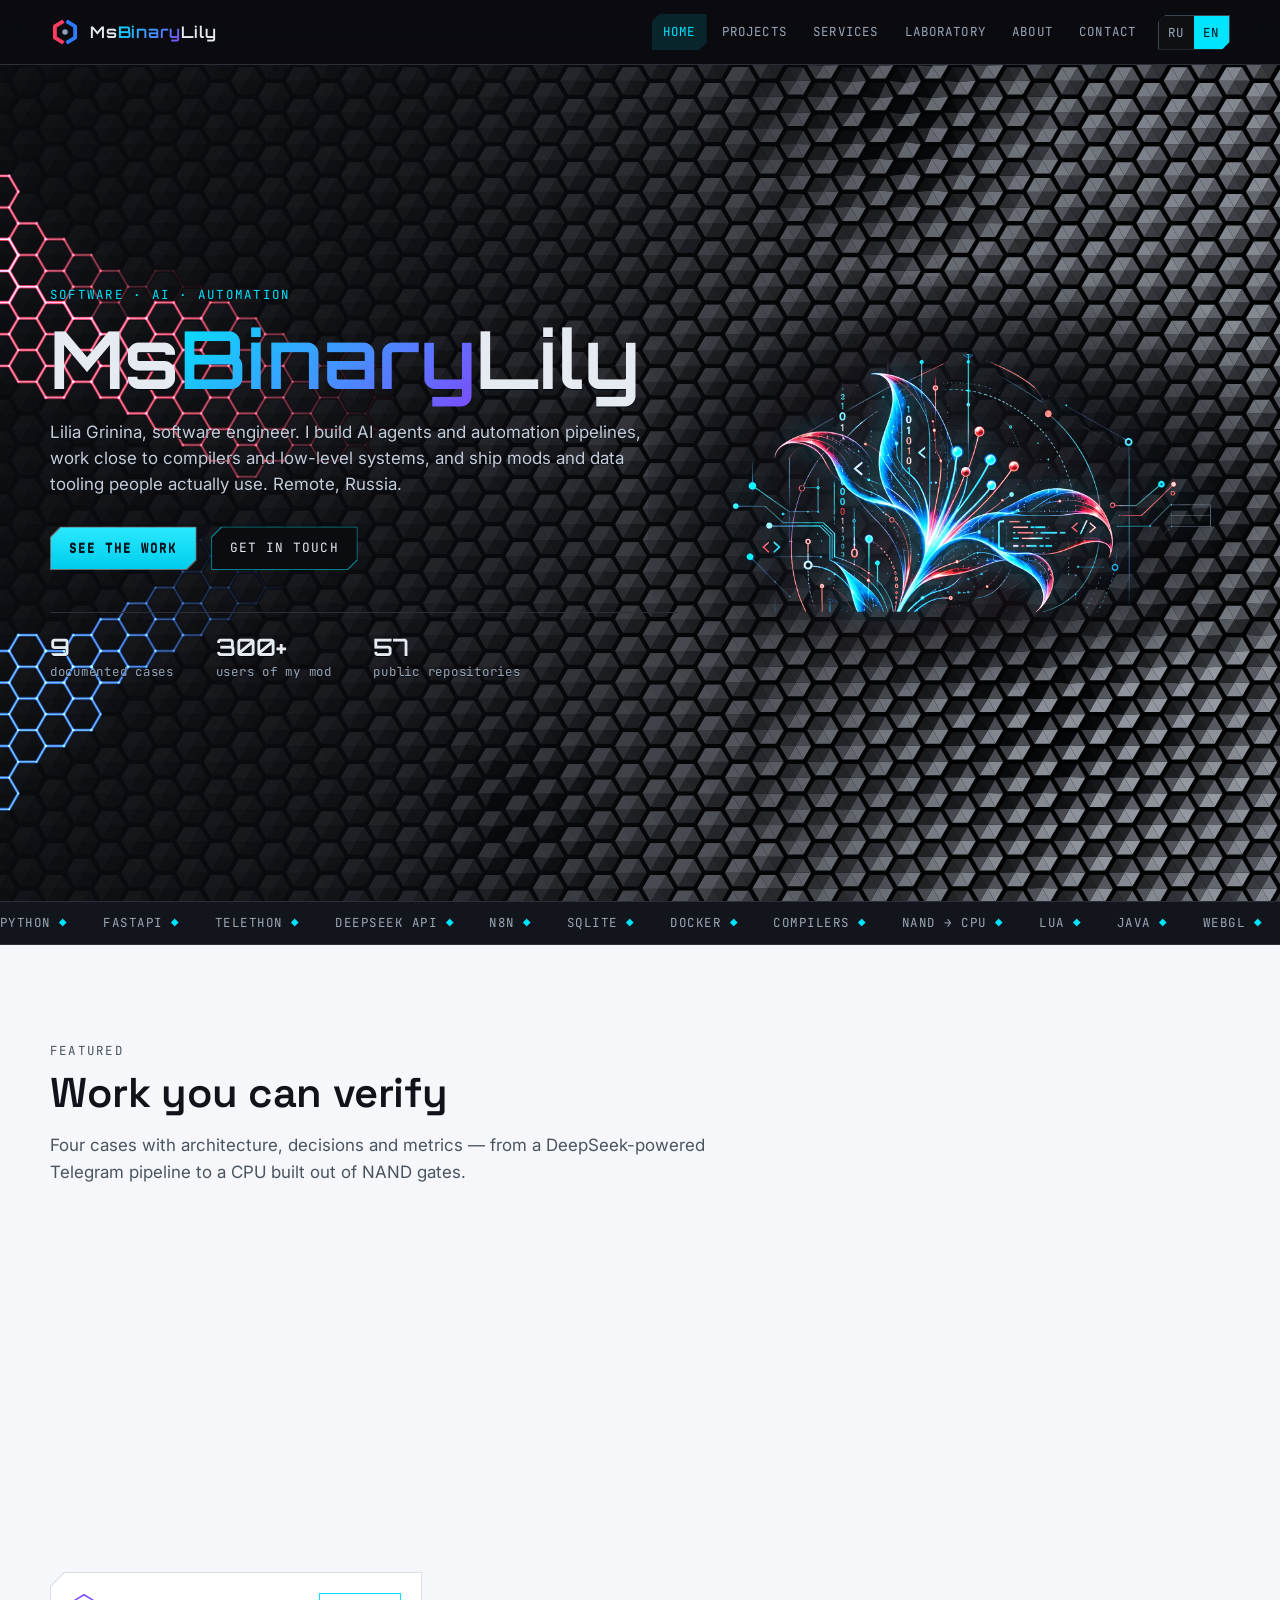
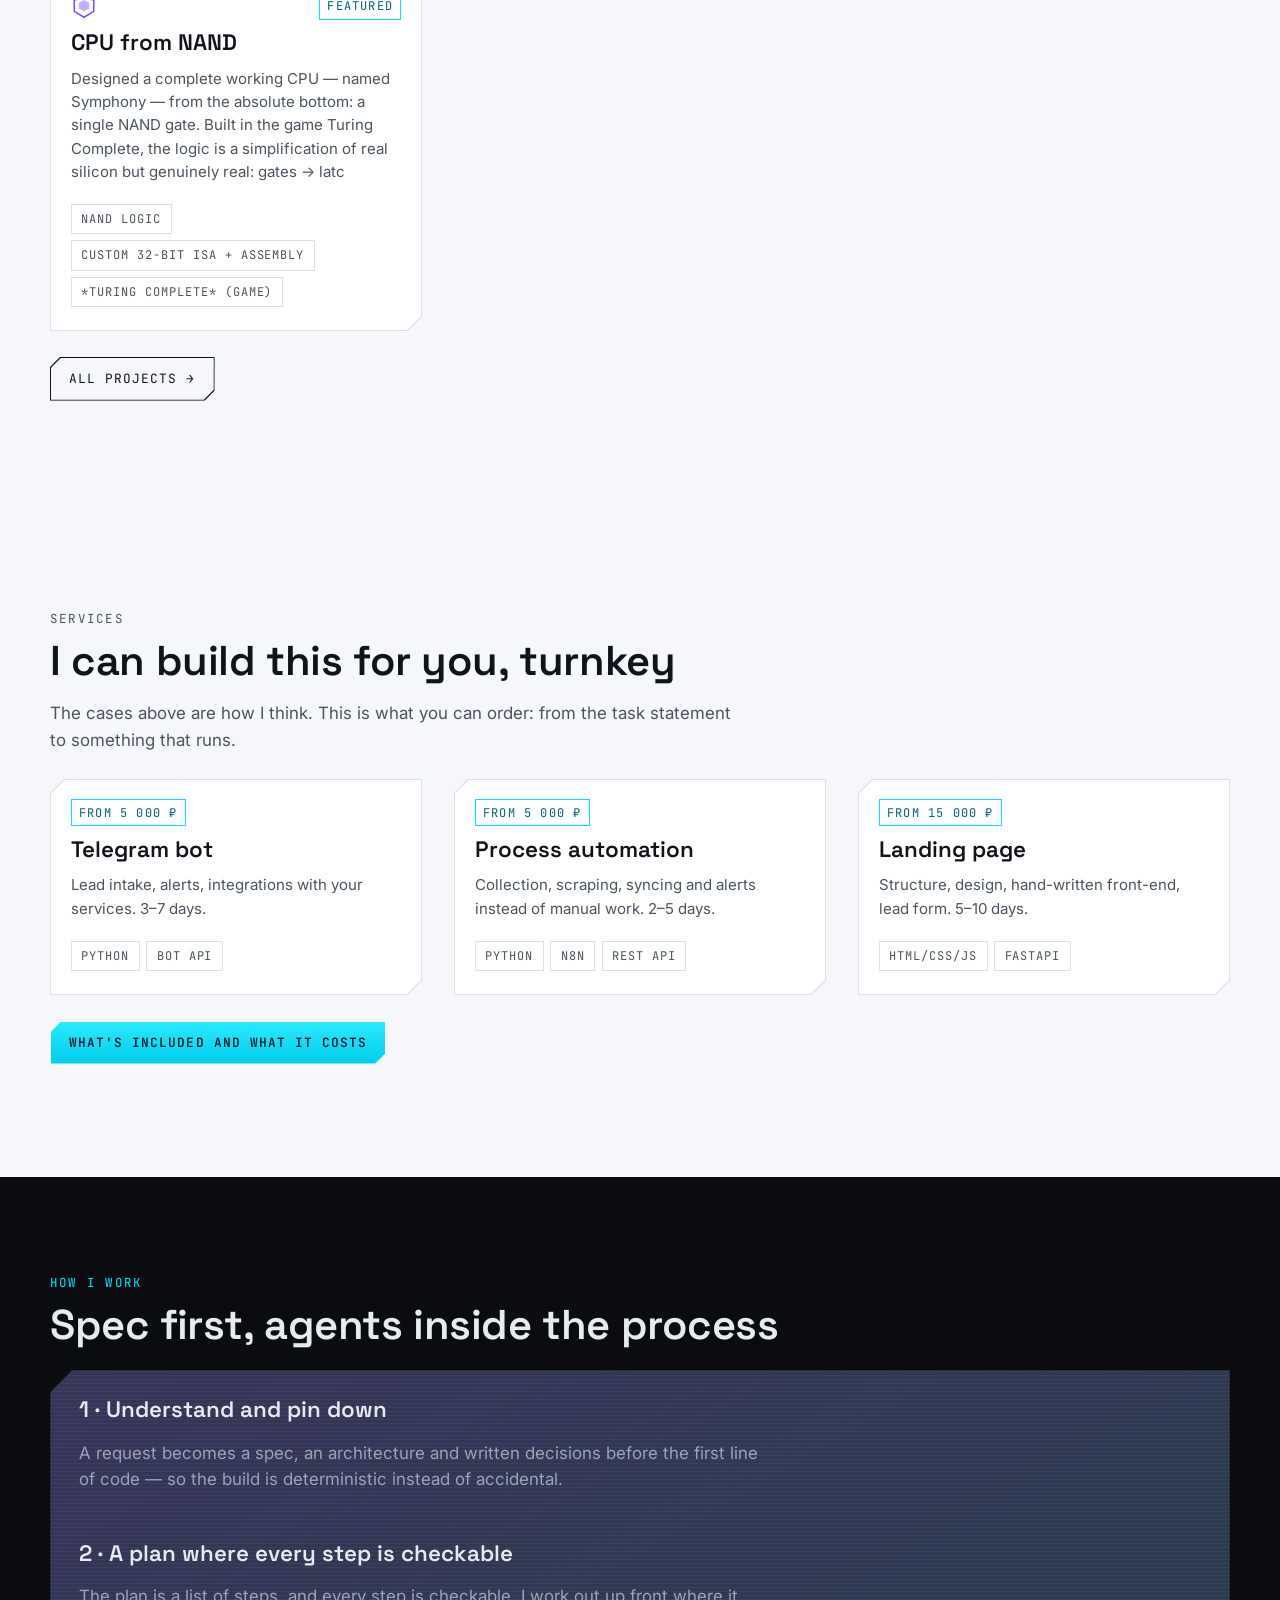
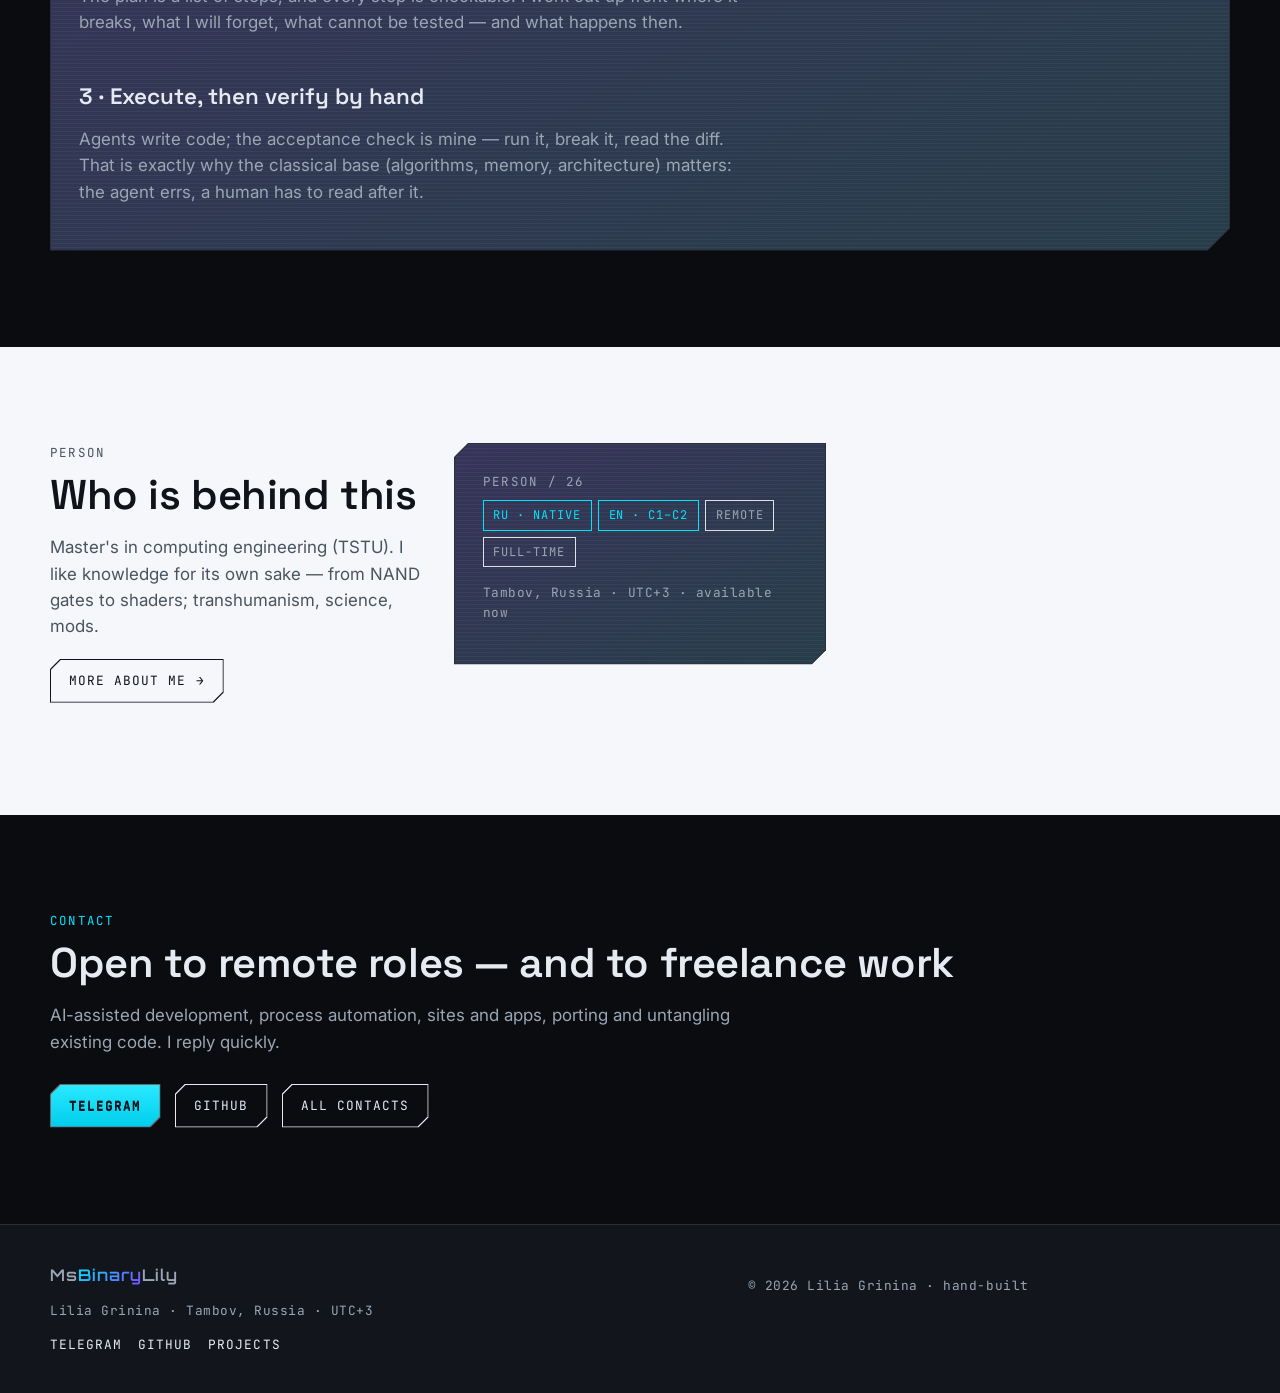
==== commit 2d9af1ce: "Ship the vortex mark (blue/red, hexagonal arms) and a blur-free halo - new mark: two arms laid along" ====
--- a/index.html
+++ b/index.html
@@ -6,6 +6,10 @@
 <title>MsBinaryLily — Лилия Гринина · софт, AI и автоматизация</title>
 <meta name="description" content="Портфолио Лилия Гринина (MsBinaryLily): AI-агенты и автоматизация, компиляторы и низкий уровень, моды, алгоритмы. Удалённо, Россия.">
 <link rel="icon" href="assets/emblem.svg" type="image/svg+xml">
+<link rel="icon" href="assets/favicon-32.png" sizes="32x32" type="image/png">
+<link rel="icon" href="assets/favicon-16.png" sizes="16x16" type="image/png">
+<link rel="apple-touch-icon" href="assets/apple-touch-icon.png">
+<meta name="theme-color" content="#0b0c10">
 <link rel="preconnect" href="https://fonts.googleapis.com">
 <link rel="preconnect" href="https://fonts.gstatic.com" crossorigin>
 <link rel="stylesheet" href="https://fonts.googleapis.com/css2?family=Orbitron:wght@500;600;700&family=Space+Grotesk:wght@400;500;600;700&family=Inter:wght@400;500;600&family=JetBrains+Mono:wght@400;500&display=swap">
@@ -17,7 +21,7 @@
 <header class="site-header">
   <div class="wrap header-inner">
     <a class="brand" href="index.html">
-      <svg viewBox="0 0 24 24" aria-hidden="true"><path d="M12 1.8 20.83 6.9v10.2L12 22.2 3.17 17.1V6.9z" fill="none" stroke="#00e5ff" stroke-width="1.4"/><path d="M12 7.1 16.24 9.55v4.9L12 16.9l-4.24-2.45V9.55z" fill="#7c4dff"/></svg>
+      <svg viewBox="0 0 24 24" aria-hidden="true"><g transform="translate(12 12) scale(.9) translate(-12 -12)" fill="none" stroke-width="3.4" stroke-linejoin="round"><path d="M13.35 2.41 21 7v10l-7.65 4.59" stroke="#2f7bff"/><path d="M10.65 21.59 3 17V7l7.65-4.59" stroke="#ff3d5e"/></g><circle cx="12" cy="12" r="2.2" fill="#8fa2bb"/></svg>
       <span class="brand-name">Ms<b>Binary</b>Lily</span>
     </a>
     <button class="nav-toggle" type="button" aria-expanded="false" aria-controls="site-nav">
--- a/css/main.css
+++ b/css/main.css
@@ -328,16 +328,12 @@
     rgba(11, 12, 16, 0.34) 64%, rgba(11, 12, 16, 0.08) 80%, rgba(11, 12, 16, 0) 90%);
 }
 /* A scrim cannot guarantee contrast over a moving, faceted plate (measured: the
-   plate still peaks near p99 90 under the copy), so the glyphs carry their own dark
-   halo — but a TIGHT one. The old 14px/26px layers feathered 26px past every glyph
-   and read as a smudge on the plate rather than as a clean edge. One hairline offset
-   plus a narrow glow: the thick headline strokes need only the edge, the small dim
-   copy needs the wider one. */
-.hero h1 {
-  text-shadow: 0 1px 1px rgba(6, 8, 13, 0.9), 0 0 2px rgba(6, 8, 13, 0.55);
-}
-.hero .kicker, .hero .lede, .hero-stats b, .hero-stats span, .hero-cta .btn span {
-  text-shadow: 0 1px 1px rgba(6, 8, 13, 0.95), 0 0 4px rgba(6, 8, 13, 0.8);
+   plate still peaks near p99 90 under the copy), so the glyphs keep a dark edge — a
+   HARD one. Any blur reads as fog on the plate, and the old 6px/14px/26px layers
+   turned the copy into a smudge, so there is no blur radius at all: one pixel of
+   offset, recoloured to the plate's blue-black rather than to a neutral black. */
+.hero h1, .hero .kicker, .hero .lede, .hero-stats b, .hero-stats span, .hero-cta .btn span {
+  text-shadow: 0 1px 0 rgba(4, 9, 18, 0.95);
 }
 /* the gradient-clipped wordmark must not carry the halo: its glyphs are
    transparent, so a text-shadow paints a dark copy OF the word behind it and the
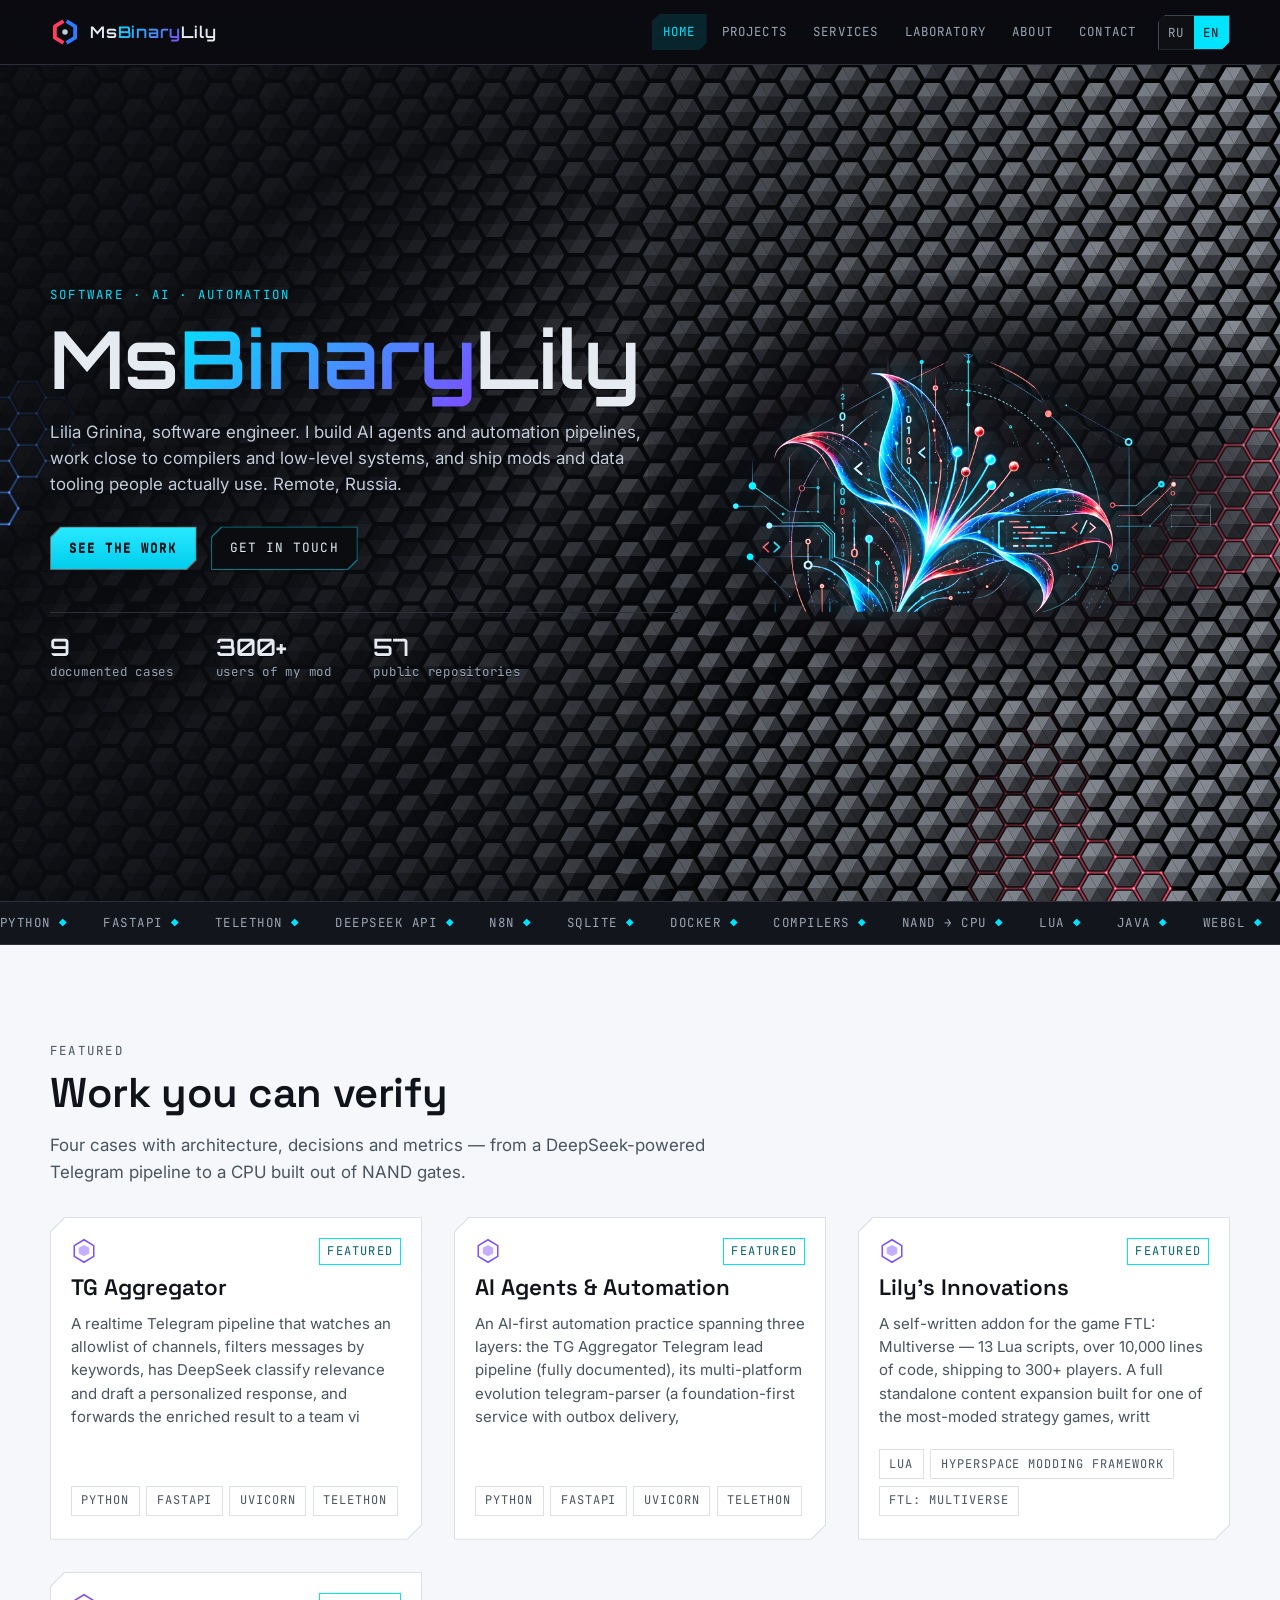
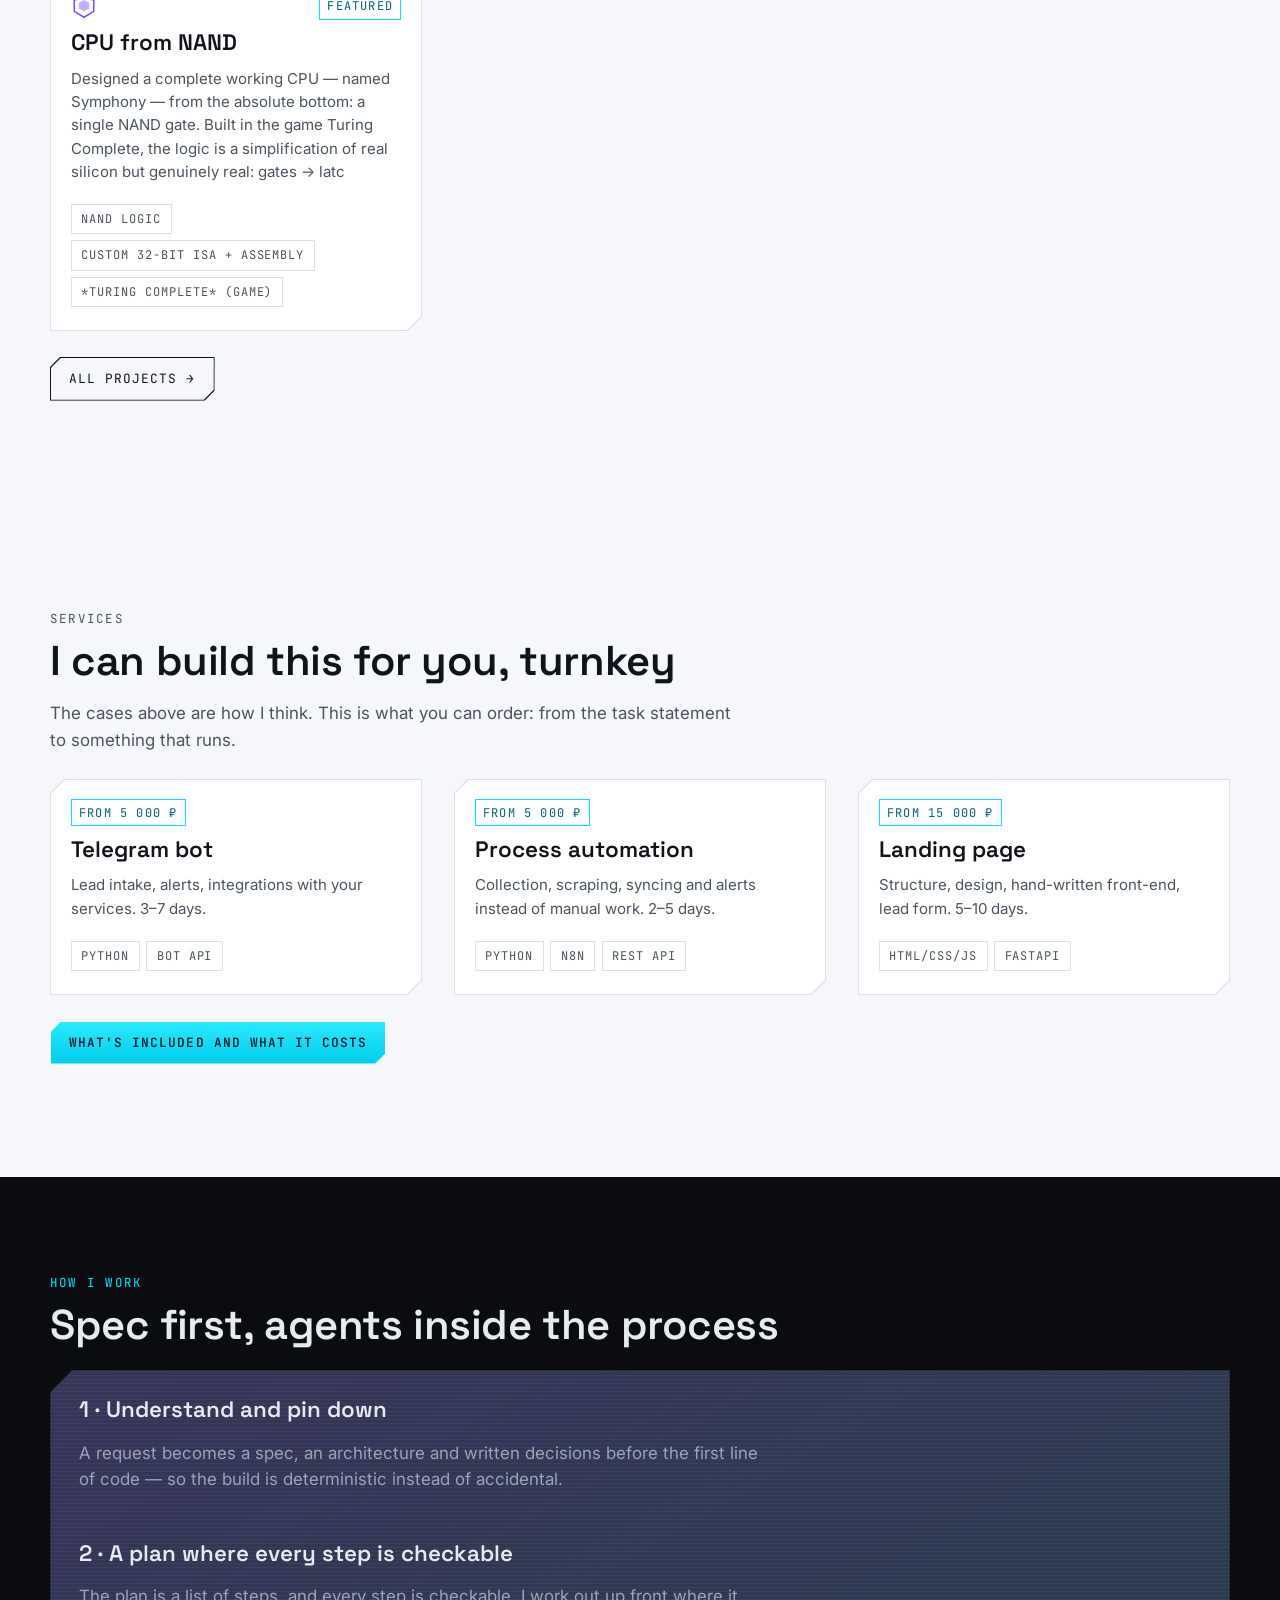
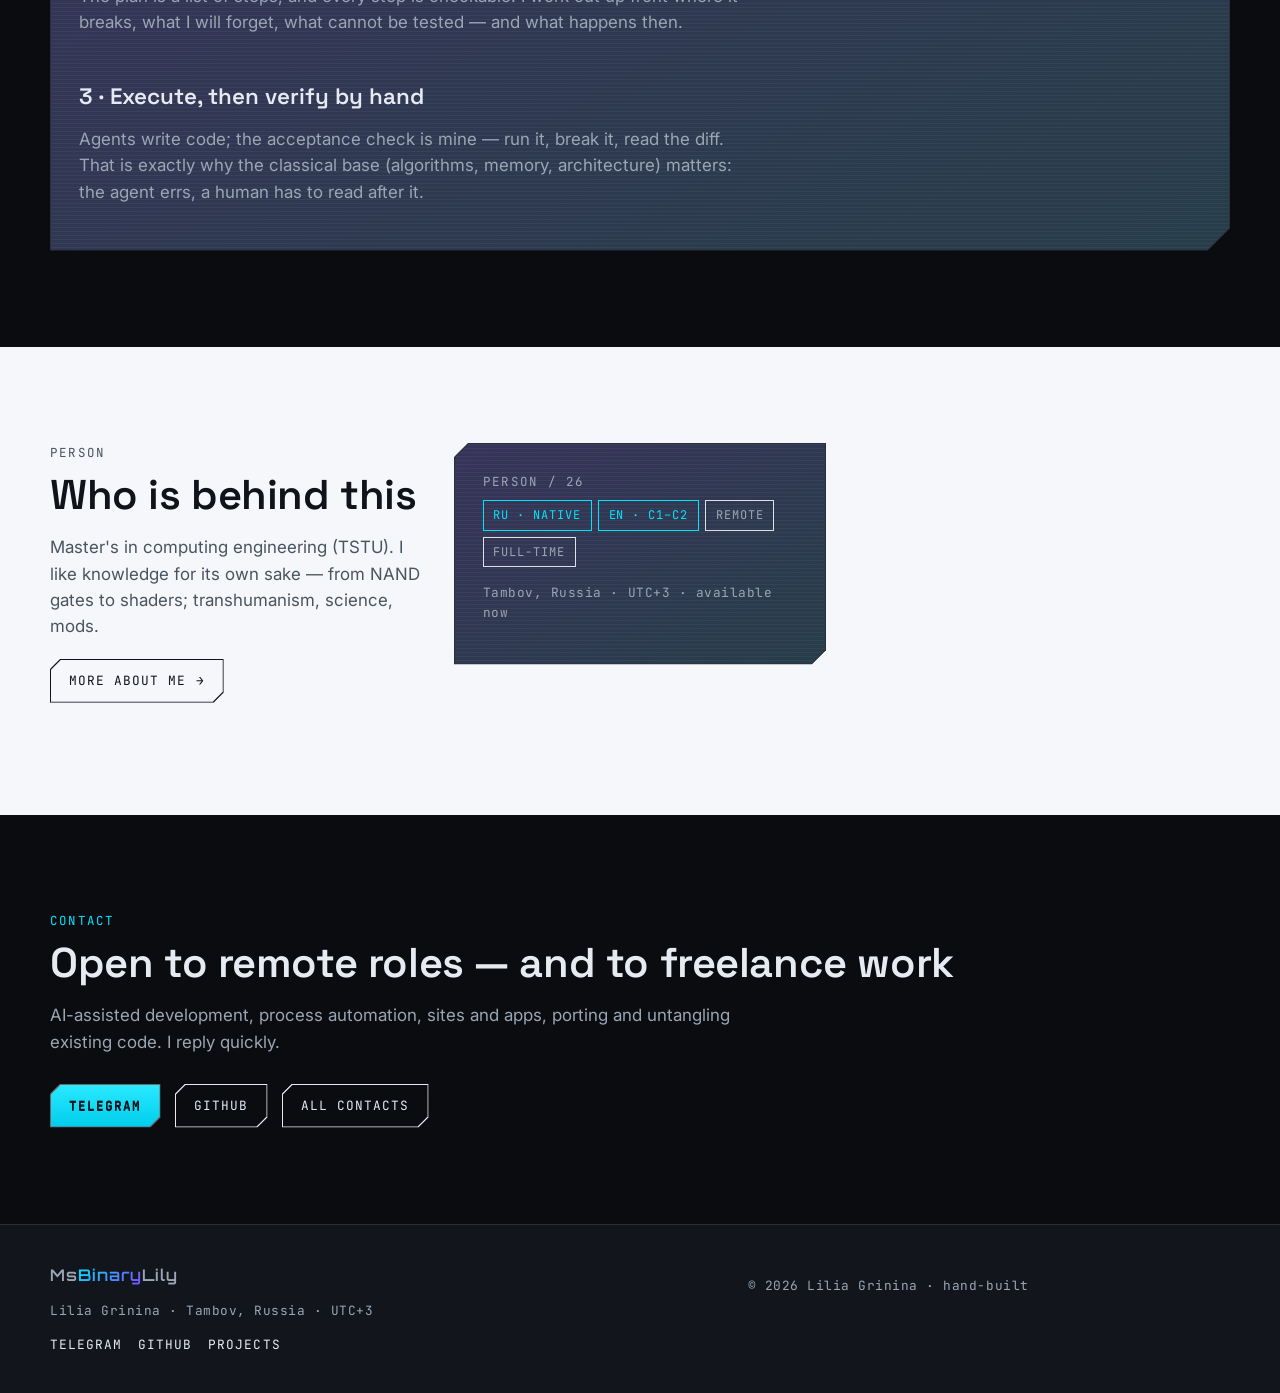
==== commit 54e32859: "Lighten the mark's neutral core so it survives a dark tab bar" ====
--- a/index.html
+++ b/index.html
@@ -21,7 +21,7 @@
 <header class="site-header">
   <div class="wrap header-inner">
     <a class="brand" href="index.html">
-      <svg viewBox="0 0 24 24" aria-hidden="true"><g transform="translate(12 12) scale(.9) translate(-12 -12)" fill="none" stroke-width="3.4" stroke-linejoin="round"><path d="M13.35 2.41 21 7v10l-7.65 4.59" stroke="#2f7bff"/><path d="M10.65 21.59 3 17V7l7.65-4.59" stroke="#ff3d5e"/></g><circle cx="12" cy="12" r="2.2" fill="#8fa2bb"/></svg>
+      <svg viewBox="0 0 24 24" aria-hidden="true"><g transform="translate(12 12) scale(.9) translate(-12 -12)" fill="none" stroke-width="3.4" stroke-linejoin="round"><path d="M13.35 2.41 21 7v10l-7.65 4.59" stroke="#2f7bff"/><path d="M10.65 21.59 3 17V7l7.65-4.59" stroke="#ff3d5e"/></g><circle cx="12" cy="12" r="2.2" fill="#c2ccdb"/></svg>
       <span class="brand-name">Ms<b>Binary</b>Lily</span>
     </a>
     <button class="nav-toggle" type="button" aria-expanded="false" aria-controls="site-nav">
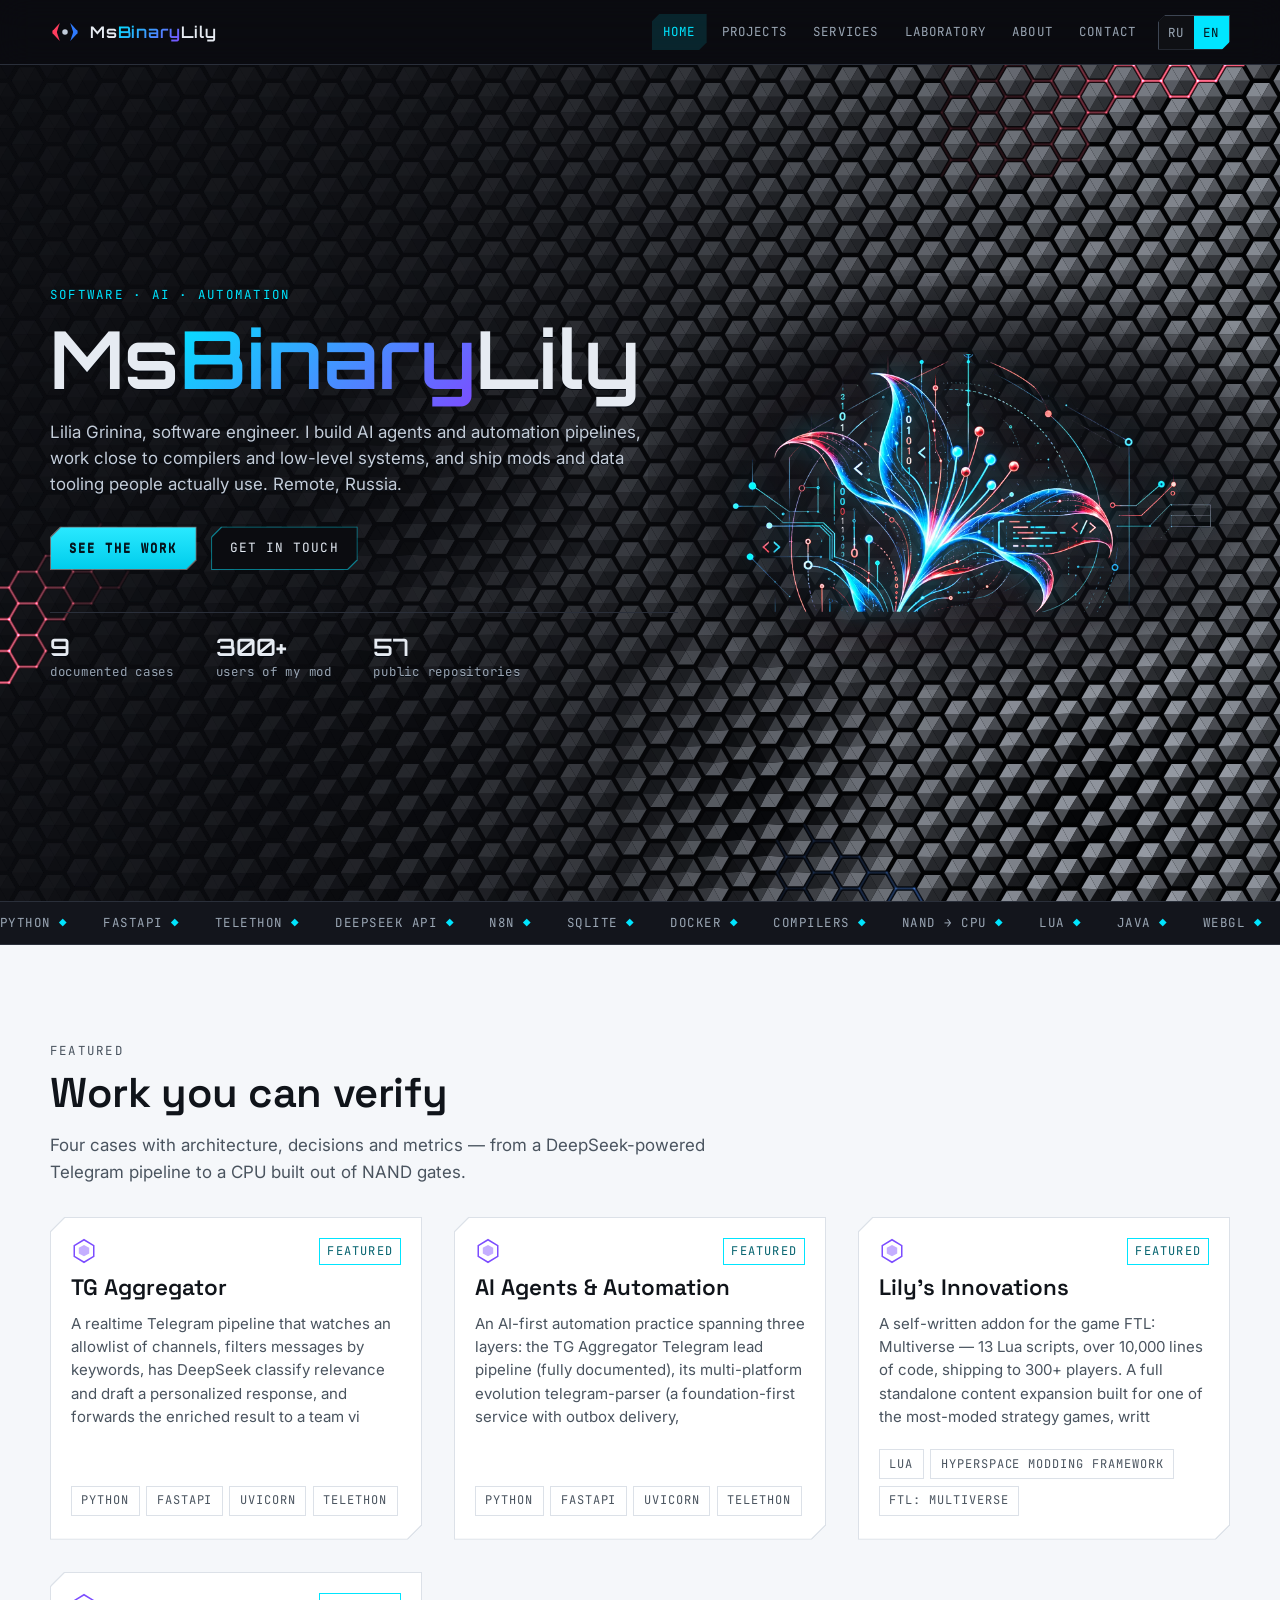
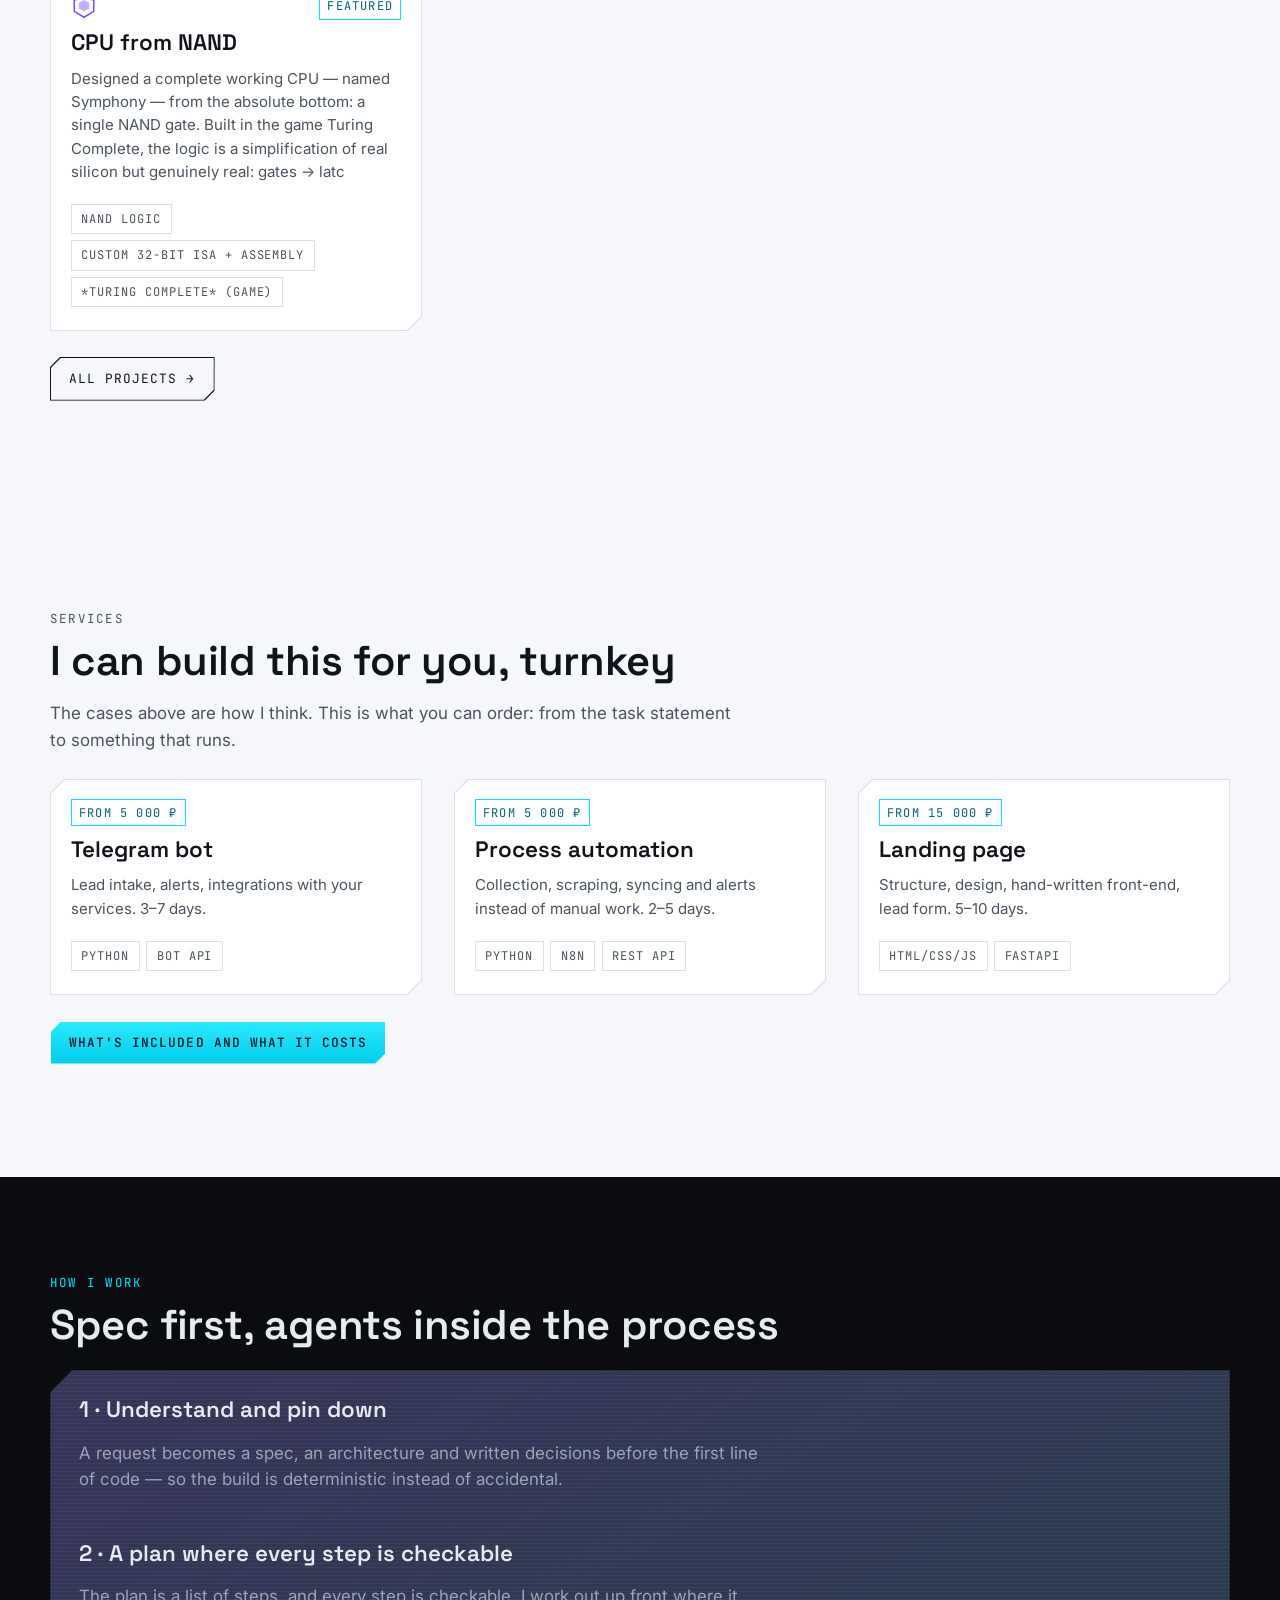
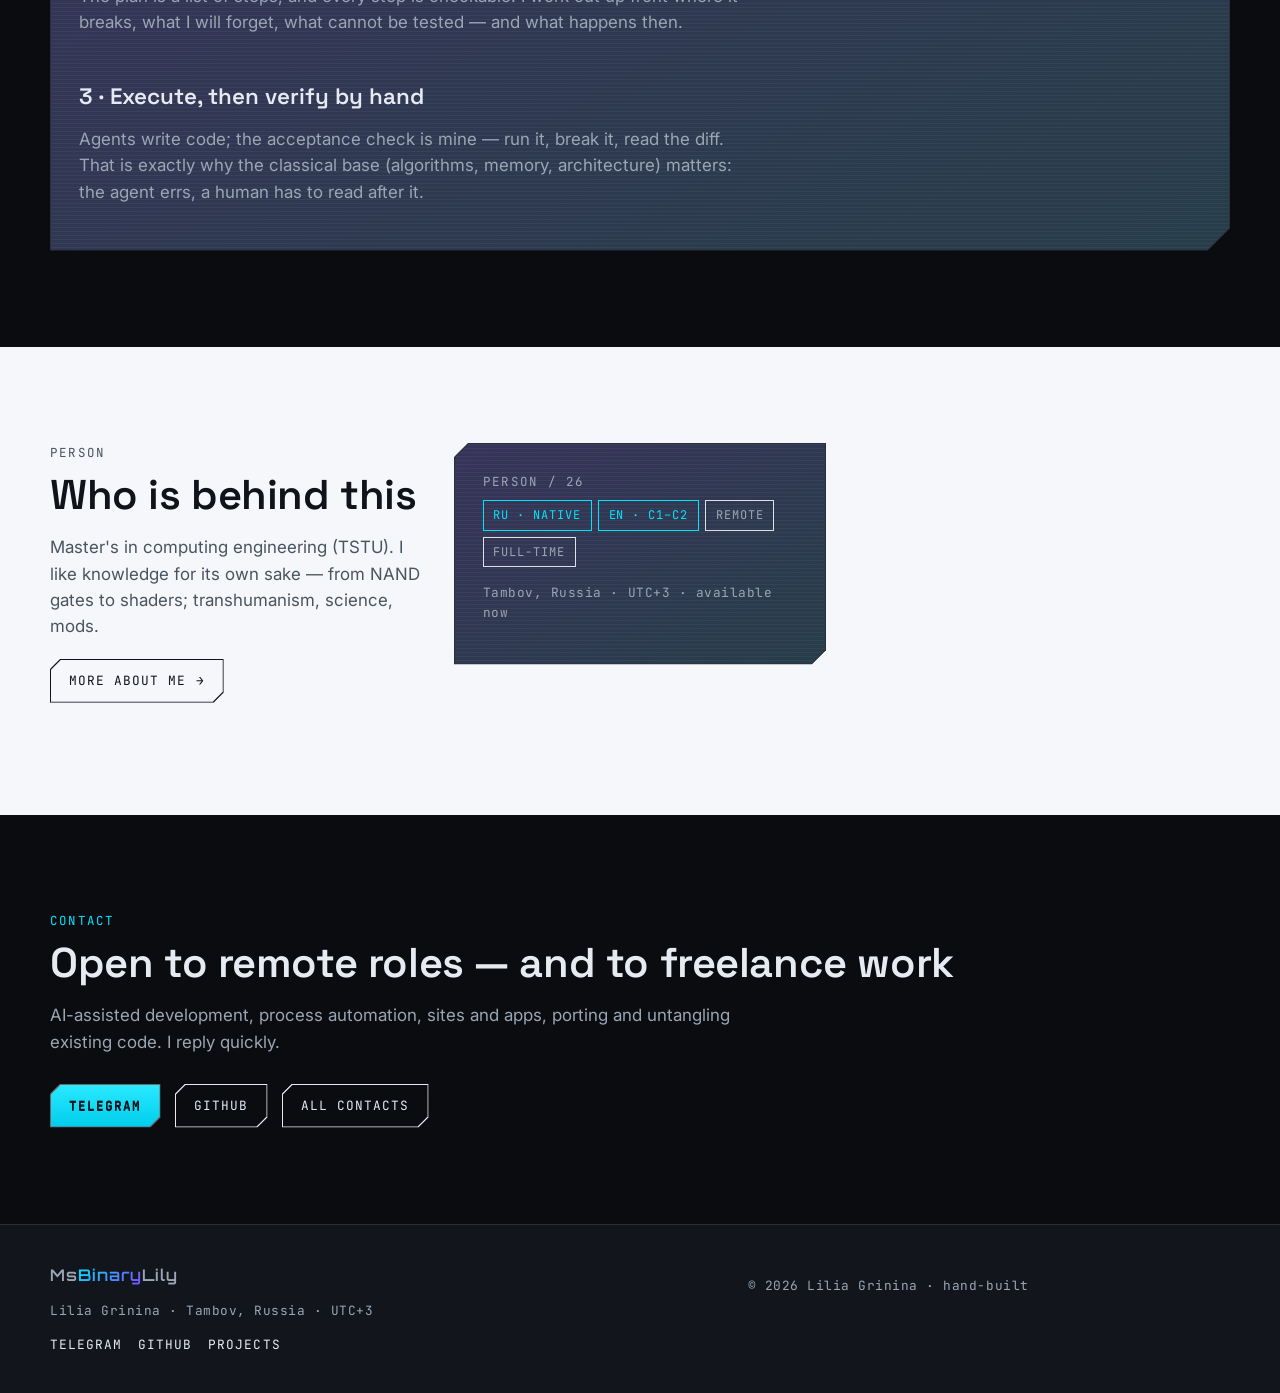
==== commit 5df3f669: "Rotate the mark flat-top: four lit sides, absent top and bottom, tapering arms Her design: the hexag" ====
--- a/index.html
+++ b/index.html
@@ -21,7 +21,7 @@
 <header class="site-header">
   <div class="wrap header-inner">
     <a class="brand" href="index.html">
-      <svg viewBox="0 0 24 24" aria-hidden="true"><g transform="translate(12 12) scale(.9) translate(-12 -12)" fill="none" stroke-width="3.4" stroke-linejoin="round"><path d="M13.35 2.41 21 7v10l-7.65 4.59" stroke="#2f7bff"/><path d="M10.65 21.59 3 17V7l7.65-4.59" stroke="#ff3d5e"/></g><circle cx="12" cy="12" r="2.2" fill="#c2ccdb"/></svg>
+      <svg viewBox="0 0 24 24" aria-hidden="true"><g fill="#ff3d5e"><path d="M2.04 11.1 L7.8 4.73 L5.16 12.9 Z"/><path d="M2.04 12.9 L7.8 19.27 L5.16 11.1 Z"/><circle cx="3.6" cy="12" r="1.8"/></g><g fill="#2f7bff"><path d="M21.96 11.1 L16.2 4.73 L18.84 12.9 Z"/><path d="M21.96 12.9 L16.2 19.27 L18.84 11.1 Z"/><circle cx="20.4" cy="12" r="1.8"/></g><circle cx="12" cy="12" r="2.2" fill="#c2ccdb"/></svg>
       <span class="brand-name">Ms<b>Binary</b>Lily</span>
     </a>
     <button class="nav-toggle" type="button" aria-expanded="false" aria-controls="site-nav">
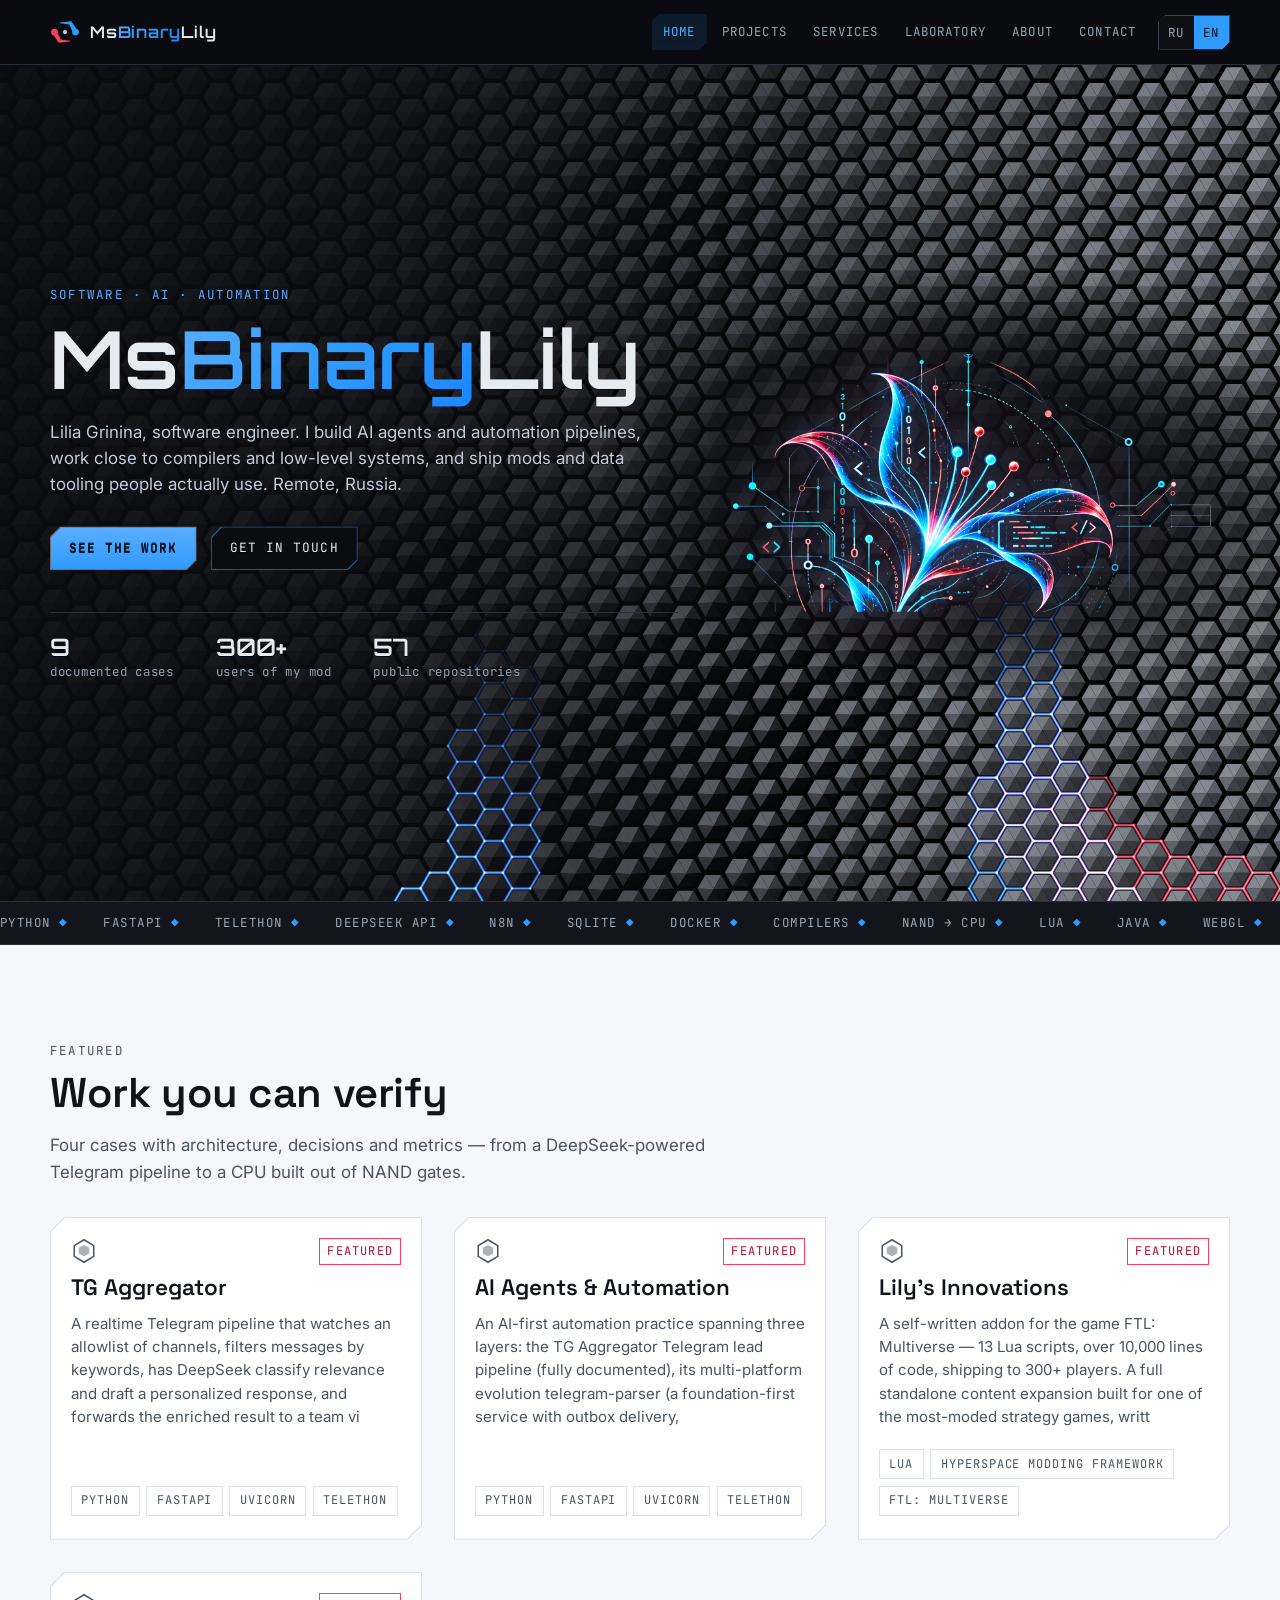
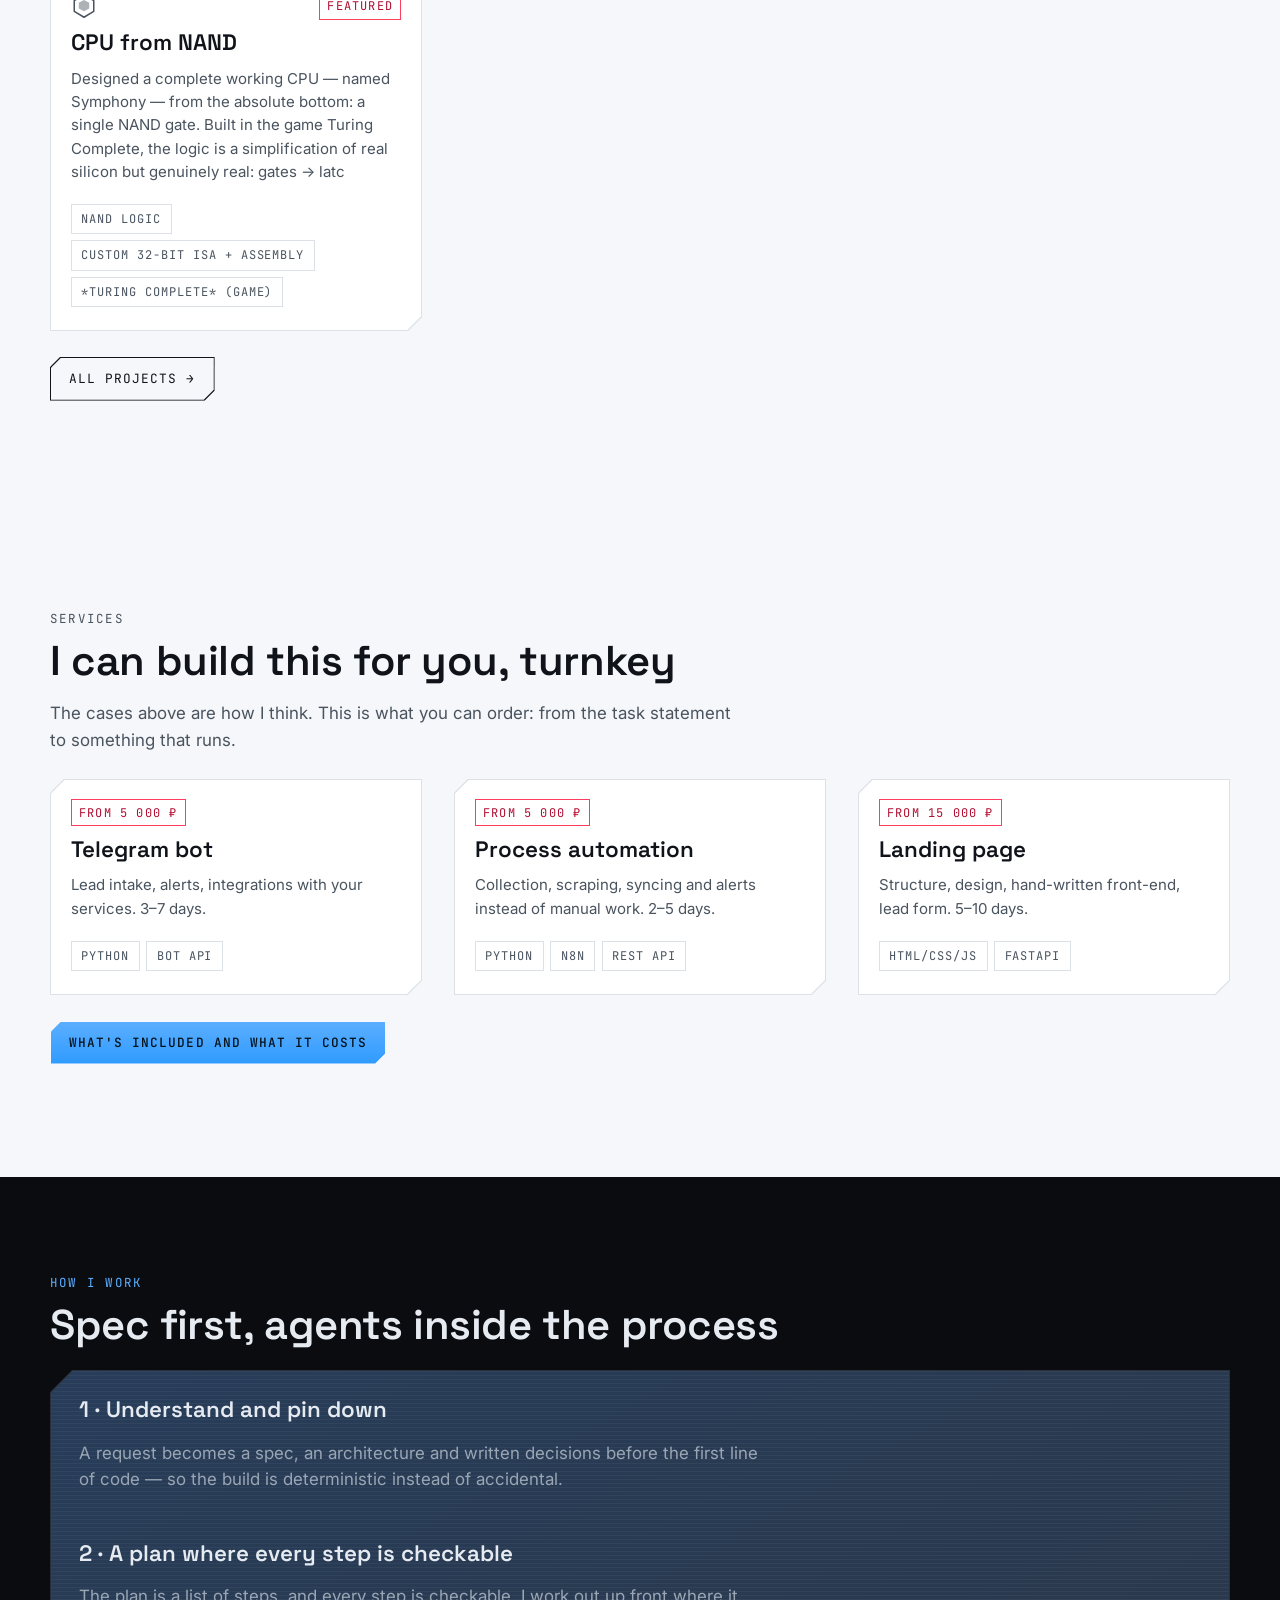
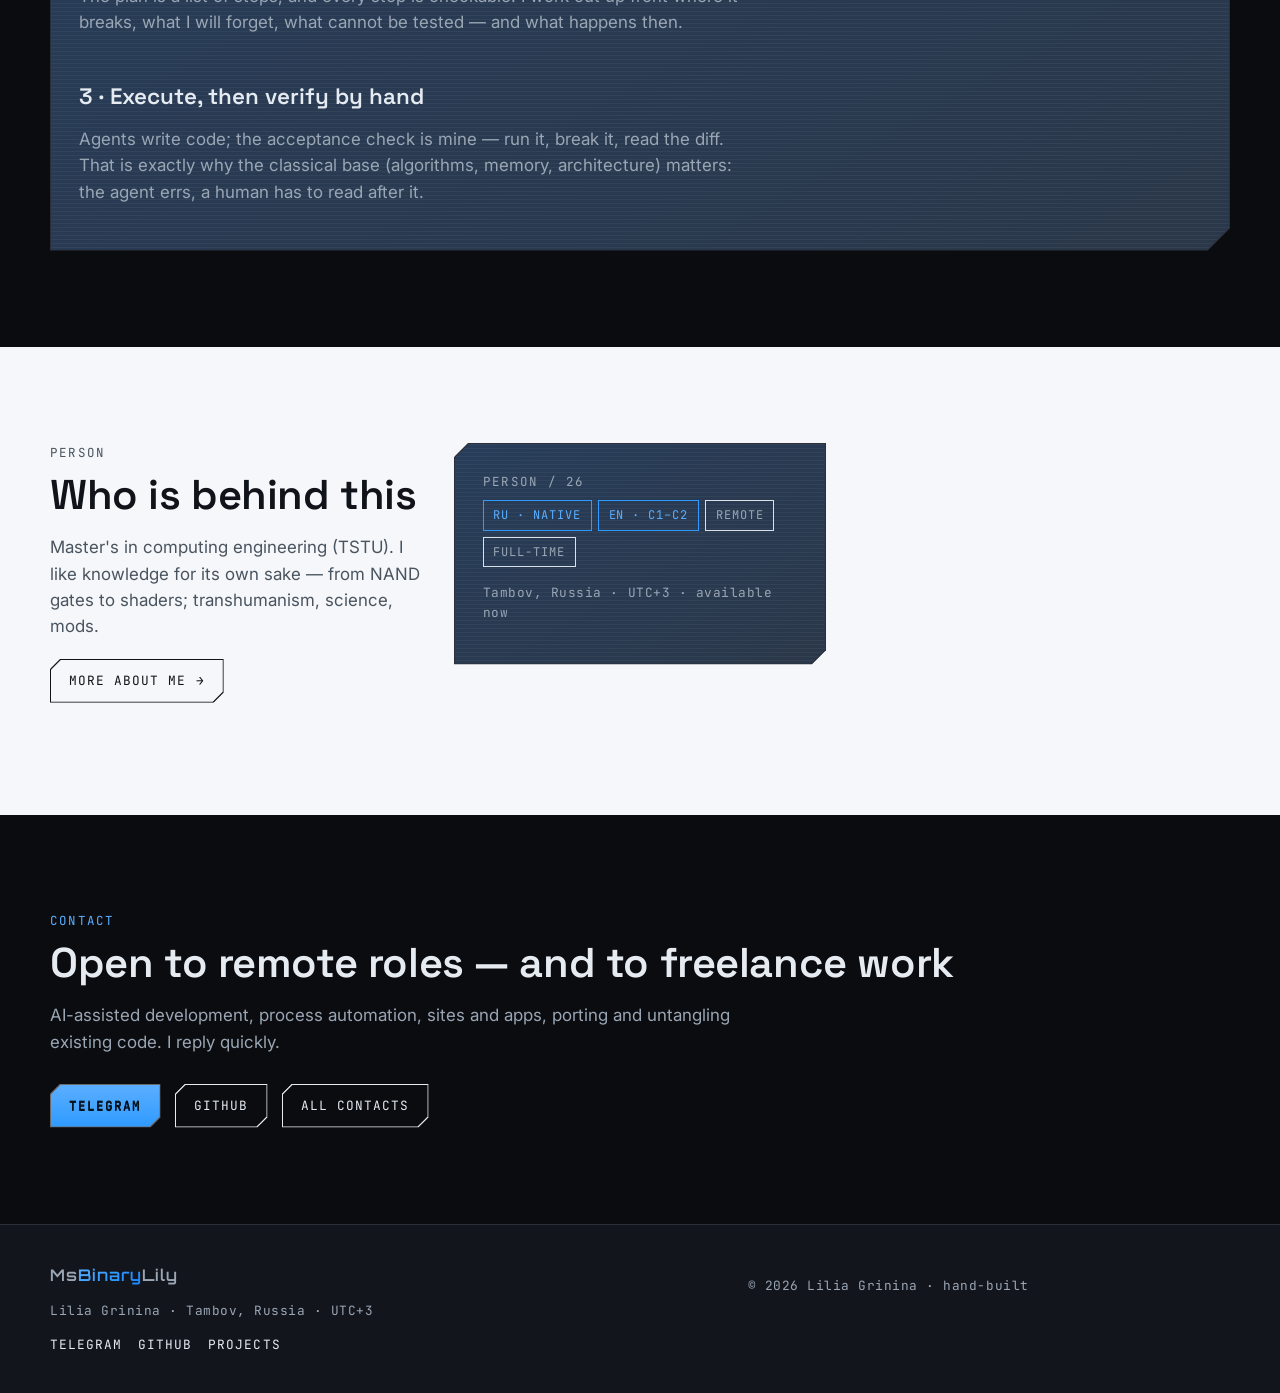
==== commit 1b9b8197: "Tune the blue cyan-ward, and redraw the mark as two particles on a hexagonal orbit - the accent fami" ====
--- a/index.html
+++ b/index.html
@@ -21,7 +21,7 @@
 <header class="site-header">
   <div class="wrap header-inner">
     <a class="brand" href="index.html">
-      <svg viewBox="0 0 24 24" aria-hidden="true"><g fill="#ff3d5e"><path d="M2.04 11.1 L7.8 4.73 L5.16 12.9 Z"/><path d="M2.04 12.9 L7.8 19.27 L5.16 11.1 Z"/><circle cx="3.6" cy="12" r="1.8"/></g><g fill="#2f7bff"><path d="M21.96 11.1 L16.2 4.73 L18.84 12.9 Z"/><path d="M21.96 12.9 L16.2 19.27 L18.84 11.1 Z"/><circle cx="20.4" cy="12" r="1.8"/></g><circle cx="12" cy="12" r="2.2" fill="#c2ccdb"/></svg>
+      <svg viewBox="0 0 24 24" aria-hidden="true"><path d="M22.22 10.95 L16.95 3.43 L7.8 4.48 L7.8 4.98 L15.45 6.02 L18.58 13.05 Z" fill="#2f9bff"/><circle cx="20.4" cy="12" r="2.7" fill="#2f9bff"/><path d="M1.78 13.05 L7.05 20.57 L16.2 19.52 L16.2 19.02 L8.55 17.98 L5.42 10.95 Z" fill="#ff3d5e"/><circle cx="3.6" cy="12" r="2.7" fill="#ff3d5e"/><circle cx="12" cy="12" r="1.7" fill="#c2ccdb"/></svg>
       <span class="brand-name">Ms<b>Binary</b>Lily</span>
     </a>
     <button class="nav-toggle" type="button" aria-expanded="false" aria-controls="site-nav">
--- a/css/main.css
+++ b/css/main.css
@@ -16,14 +16,32 @@
   --text-on-dark: #e6ebf2;
   --text-on-dark-dim: #9aa6b4;
 
-  /* neon */
-  --neon-cyan: #00e5ff;
-  --neon-violet: #7c4dff;
-  --neon-soft: rgba(0, 229, 255, 0.16);
-  /* the readable form of the neon on light surfaces: full cyan is a fill colour,
-     not a text colour (4.5:1 on the card surface is the floor) */
-  --neon-ink: #05636f;
-  --hologlow: linear-gradient(135deg, #00e5ff 0%, #7c4dff 100%);
+  /* accent: ONE blue family, one hue. The old cyan→violet hologlow is gone — a
+     gradient that changes hue reads as decoration with no job, and the violet half
+     had no meaning anywhere on the page. Measured, so each surface takes the step
+     that clears 4.5:1 on it: #2f7bff is 5.02:1 on --carbon but only 3.45:1 on
+     --line-dark and 3.62:1 on --panel, so small text never uses it directly. */
+  --accent: #2f9bff;          /* one blue, tuned cyan-ward of the engine's pole (hue 209° vs 218°):
+                                 crisper next to the red, and closer to the artwork's own blue */
+  --accent-bright: #5baeff;   /* small text on the DARK surfaces (8.32:1 carbon, 5.71:1 line-dark) */
+  --accent-ink: #0b5cc0;      /* small text on the LIGHT surfaces (5.92:1 panel, 4.83:1 line) */
+  --accent-deep: #1a86ff;     /* the far end of a gradient, and hover */
+  --accent-soft: rgba(47, 155, 255, 0.16);
+
+  /* secondary: the hot pole, and nothing else. It is the error colour, so it appears
+     only where something IS wrong or needs attention. Never as a neighbour of the
+     accent — the two sit within 1.13:1 of each other in luminance, so a shared edge
+     vibrates rather than separates; they belong in different elements. */
+  --hot: #ff3d5e;             /* on dark surfaces (5.66:1 on carbon) */
+  --hot-ink: #b01033;         /* red as text on a light surface (6.59:1 panel, 5.38:1 line) */
+  --hot-soft: rgba(255, 61, 94, 0.12);
+
+  /* kept as aliases so every existing rule keeps working while the names migrate */
+  --neon-cyan: var(--accent);
+  --neon-violet: var(--accent-deep);
+  --neon-soft: var(--accent-soft);
+  --neon-ink: var(--accent-ink);
+  --hologlow: linear-gradient(135deg, var(--accent-bright) 0%, var(--accent) 52%, var(--accent-deep) 100%);
 
   /* binary duality: a cold pole and a hot pole, meeting at violet.
      Used as an accent language (wordmark, ambience, emblem) — not as UI paint. */
@@ -32,7 +50,7 @@
   --binary: linear-gradient(90deg, #1f5dff 0%, #7c4dff 46%, #ff2e4d 100%);
   /* deliberately unused as a surface wash — the poles show up in the board's
      energy and nowhere else; kept as tokens so the motif stays documented */
-  --binary-soft: linear-gradient(90deg, rgba(31, 93, 255, 0.10) 0%, rgba(124, 77, 255, 0.08) 50%, rgba(255, 46, 77, 0.10) 100%);
+  --binary-soft: linear-gradient(90deg, rgba(26, 134, 255, 0.10) 0%, rgba(26, 134, 255, 0.08) 50%, rgba(255, 46, 77, 0.10) 100%);
 
   /* type */
   --font-display: "Space Grotesk", "Segoe UI", system-ui, sans-serif;
@@ -74,7 +92,7 @@
 
 a { color: inherit; }
 
-::selection { background: var(--neon-cyan); color: #04121a; }
+::selection { background: var(--accent); color: #04121a; }
 
 :focus-visible {
   outline: 2px solid var(--neon-cyan);
@@ -83,7 +101,7 @@
 
 .skip-link {
   position: absolute; left: -999px; top: 0; z-index: 100;
-  background: var(--neon-cyan); color: #04121a; padding: 0.6rem 1rem;
+  background: var(--accent); color: #04121a; padding: 0.6rem 1rem;
   font-family: var(--font-mono); font-size: 0.8rem;
 }
 .skip-link:focus { left: 0.5rem; top: 0.5rem; }
@@ -126,7 +144,7 @@
 /* dark-surface contexts: the class that exists in the markup is `section-carbon`,
    so the kicker switch has to be keyed on it (and on the case head) — the old
    `.carbon` / `.on-carbon` selectors never matched anything */
-.section-carbon .kicker, .hero .kicker, .case-head .kicker { color: var(--neon-cyan); }
+.section-carbon .kicker, .hero .kicker, .case-head .kicker { color: var(--accent-bright); }
 
 .holo-text {
   background: var(--hologlow);
@@ -203,21 +221,21 @@
 .btn-primary {
   --ring-color: rgba(255, 255, 255, 0.38);   /* a real rim, so the cut corner reads stroked */
   /* a shade, not a rainbow: the board is the spectacle, the button is a control */
-  --ring-surface: linear-gradient(180deg, #2ae9ff 0%, #00cdec 100%);
+  --ring-surface: linear-gradient(180deg, var(--accent-bright) 0%, var(--accent) 100%);
   color: #04121a;
   font-weight: 500;
 }
-.btn-primary:hover { filter: drop-shadow(0 0 16px rgba(0, 229, 255, 0.4)); }
+.btn-primary:hover { filter: drop-shadow(0 0 16px rgba(47, 155, 255, 0.42)); }
 .hero .btn, .section-carbon .btn {
   --btn-fg: var(--text-on-dark);
   --ring-color: var(--text-on-dark);
   --ring-surface: var(--carbon);   /* the button plate sits on the carbon surface */
 }
 /* the primary keeps its gradient plate and dark label on dark surfaces too */
-.hero .btn { --ring-color: rgba(0, 229, 255, 0.5); }   /* ghost stays on-palette */
+.hero .btn { --ring-color: rgba(47, 155, 255, 0.5); }   /* ghost stays on-palette */
 .hero .btn-primary, .section-carbon .btn-primary {
   --ring-color: rgba(255, 255, 255, 0.38);
-  --ring-surface: linear-gradient(180deg, #2ae9ff 0%, #00cdec 100%);
+  --ring-surface: linear-gradient(180deg, var(--accent-bright) 0%, var(--accent) 100%);
   color: #04121a;
 }
 .btn-ghost { border-color: var(--line-dark); }
@@ -234,9 +252,9 @@
   color: var(--ink-dim);
   white-space: nowrap;
 }
-.chip-neon { border-color: var(--neon-cyan); color: var(--neon-ink); }
+.chip-neon { border-color: var(--accent); color: var(--accent-ink); }
 .section-carbon .chip { border-color: var(--line-dark); color: var(--text-on-dark-dim); }
-.section-carbon .chip-neon { border-color: var(--neon-cyan); color: var(--neon-cyan); }
+.section-carbon .chip-neon { border-color: var(--accent); color: var(--accent-bright); }
 .chips { display: flex; flex-wrap: wrap; gap: 0.4rem; }
 
 /* ----------------------------------------------------------------- header -- */
@@ -272,8 +290,8 @@
   padding: 0.55rem 0.7rem;
   clip-path: polygon(8px 0, 100% 0, 100% calc(100% - 8px), calc(100% - 8px) 100%, 0 100%, 0 8px);
 }
-.nav a:hover { color: var(--text-on-dark); background: rgba(0, 229, 255, 0.1); }
-.nav a[aria-current="page"] { color: var(--neon-cyan); background: rgba(0, 229, 255, 0.12); }
+.nav a:hover { color: var(--text-on-dark); background: rgba(47, 155, 255, 0.1); }
+.nav a[aria-current="page"] { color: var(--accent-bright); background: rgba(47, 155, 255, 0.12); }
 
 /* the language switch: a plain 1px border is cut off along the clip-path chamfers,
    so the frame is a clipped fill inset by 1px of padding instead — complete rim on
@@ -294,7 +312,7 @@
   border: 0; padding: 0.5rem 0.6rem; cursor: pointer;
 }
 .lang button:hover { color: var(--text-on-dark); }
-.lang button[aria-pressed="true"] { background: var(--neon-cyan); color: #04121a; }
+.lang button[aria-pressed="true"] { background: var(--accent); color: #04121a; }
 
 .nav-toggle {
   display: none; margin-left: auto;
@@ -353,12 +371,12 @@
     /* greeble grid: fine rules + a coarser cell so the backdrop reads as structure */
     /* a black board, not a colour field: faint structure plus two very quiet
        glows. Colour belongs to the energy, not to the ground. */
-    repeating-linear-gradient(to right, rgba(0, 229, 255, 0.045) 0 1px, transparent 1px 96px),
-    repeating-linear-gradient(to bottom, rgba(0, 229, 255, 0.045) 0 1px, transparent 1px 96px),
+    repeating-linear-gradient(to right, rgba(47, 155, 255, 0.05) 0 1px, transparent 1px 96px),
+    repeating-linear-gradient(to bottom, rgba(47, 155, 255, 0.05) 0 1px, transparent 1px 96px),
     repeating-linear-gradient(to right, rgba(226, 238, 248, 0.014) 0 1px, transparent 1px 24px),
     linear-gradient(180deg, #0b0c10 0%, #0d0f15 55%, #0b0c10 100%),
-    radial-gradient(38% 46% at 82% 16%, rgba(124, 77, 255, 0.10), transparent 72%),
-    radial-gradient(40% 48% at 8% 88%, rgba(0, 229, 255, 0.07), transparent 74%);
+    radial-gradient(38% 46% at 82% 16%, rgba(26, 134, 255, 0.10), transparent 72%),
+    radial-gradient(40% 48% at 8% 88%, rgba(47, 155, 255, 0.07), transparent 74%);
   opacity: 1;
 }
 .hero > .wrap { position: relative; z-index: 1; }
@@ -407,12 +425,12 @@
   pointer-events: none;
 }
 /* The mark stays readable by EMITTING light, not by hiding the plate: the drop
-   shadows are the cyan/red poles the artwork itself uses, so it reads on top of
+   shadows are the blue/red poles the mark itself uses, so it reads on top of
    whatever the seam currents are doing behind it. */
 .hero-logo {
   position: relative; width: 100%; height: auto; opacity: 0.99;
   filter: brightness(1.07) contrast(1.05) saturate(1.06)
-          drop-shadow(0 0 14px rgba(0, 229, 255, 0.38)) drop-shadow(0 0 34px rgba(255, 61, 94, 0.20));
+          drop-shadow(0 0 14px rgba(47, 155, 255, 0.38)) drop-shadow(0 0 34px rgba(255, 61, 94, 0.20));
 }
 @media (min-width: 900px) {
   .hero-visual { justify-self: end; width: min(520px, 41vw); }
@@ -431,7 +449,7 @@
   text-transform: uppercase; color: var(--text-on-dark-dim);
   animation: marquee 34s linear infinite;
 }
-.ticker-track span::after { content: " ◆"; color: var(--neon-cyan); }
+.ticker-track span::after { content: " ◆"; color: var(--accent); }
 @keyframes marquee { to { transform: translateX(-50%); } }
 
 /* ------------------------------------------------------------------ cards -- */
@@ -450,31 +468,34 @@
   transition: transform 0.25s var(--ease), filter 0.25s var(--ease);
 }
 .card:hover {
-  --ring-color: var(--neon-cyan);
+  --ring-color: var(--accent);
   transform: translateY(-3px);
   filter: drop-shadow(0 10px 24px rgba(11, 12, 16, 0.16));
 }
 .card-top { display: flex; align-items: center; justify-content: space-between; gap: 0.6rem; }
-.card-hex { width: 26px; height: 26px; color: var(--neon-violet); }
+/* the card's hex glyph is structure, not accent: coloured, it made three competing
+   colours in one card row (glyph, flag, chips) */
+.card-hex { width: 26px; height: 26px; color: var(--ink-dim); }
 .card h3 { margin: 0; }
 .card p { margin: 0; color: var(--ink-dim); font-size: 0.94rem; }
 .card .chips { margin-top: auto; padding-top: 0.6rem; }
 .card-flag {
   font-family: var(--font-mono); font-size: 0.75rem; letter-spacing: 0.1em;
-  text-transform: uppercase; color: var(--neon-ink);
-  border: 1px solid var(--neon-cyan); padding: 0.2rem 0.45rem;
+  text-transform: uppercase; color: var(--hot-ink);
+  border: 1px solid var(--hot); padding: 0.2rem 0.45rem;
 }
 
 .section-carbon .card { --ring-color: var(--line-dark); --ring-surface: var(--carbon-2); color: var(--text-on-dark); }
+.section-carbon .card-hex { color: var(--text-on-dark-dim); }
 .section-carbon .card p { color: var(--text-on-dark-dim); }
-.section-carbon .card-flag { color: var(--neon-cyan); }
+.section-carbon .card-flag { color: var(--hot); }
 
 /* --------------------------------------------------------------- holo block -- */
 .holo {
   --ring-color: var(--line-dark);
   --ring-surface:
     repeating-linear-gradient(to bottom, rgba(255, 255, 255, 0.045) 0 1px, transparent 1px 4px),
-    linear-gradient(150deg, rgba(124, 77, 255, 0.16), rgba(0, 229, 255, 0.08));
+    linear-gradient(150deg, rgba(26, 134, 255, 0.16), rgba(47, 155, 255, 0.08));
   position: relative;
   padding: clamp(1.1rem, 3vw, 1.8rem);
   backdrop-filter: blur(6px);
@@ -486,7 +507,7 @@
 .holo.ring { color: var(--text-on-dark); }
 .holo.ring .kicker, .holo.ring .lede, .holo.ring .footer-meta, .holo.ring p { color: var(--text-on-dark-dim); }
 .holo.ring .chip { color: var(--text-on-dark-dim); }
-.holo.ring .chip-neon { color: var(--neon-cyan); }
+.holo.ring .chip-neon { color: var(--accent-bright); }
 
 /* ------------------------------------------------------------------- lists -- */
 .plain-list { list-style: none; margin: 0; padding: 0; display: grid; gap: 0.9rem; }
@@ -501,7 +522,7 @@
 .prose li { margin-bottom: 0.35rem; }
 .prose code {
   font-family: var(--font-mono); font-size: 0.86em;
-  background: rgba(0, 229, 255, 0.1); padding: 0.1em 0.35em;
+  background: rgba(47, 155, 255, 0.1); padding: 0.1em 0.35em;
 }
 .prose h4 { font-family: var(--font-display); margin: 1.4rem 0 0.5rem; }
 
@@ -511,7 +532,7 @@
    the light-surface defaults left the lede and the chips at ~2.5:1 */
 .case-head .lede { color: var(--text-on-dark-dim); }
 .case-head .chip { border-color: var(--line-dark); color: var(--text-on-dark-dim); }
-.case-head .chip-neon { border-color: var(--neon-cyan); color: var(--neon-cyan); }
+.case-head .chip-neon { border-color: var(--accent); color: var(--accent-bright); }
 .case-head .chips { margin-top: 1rem; }
 .case-body { display: grid; gap: clamp(1.6rem, 4vw, 2.6rem); }
 .case-section h2 {
@@ -528,7 +549,7 @@
 .evidence a { font-family: var(--font-mono); font-size: 0.82rem; word-break: break-word; overflow-wrap: anywhere; }
 .pager { display: flex; justify-content: space-between; gap: 1rem; flex-wrap: wrap; border-top: 1px solid var(--line); padding-top: 1.4rem; }
 .pager a { font-family: var(--font-mono); font-size: 0.8rem; text-decoration: none; letter-spacing: 0.06em; }
-.pager a:hover { color: var(--neon-violet); }
+.pager a:hover { color: var(--accent-ink); }
 
 /* --------------------------------------------------------------- timeline -- */
 .timeline { display: grid; gap: 1.1rem; }
@@ -538,14 +559,21 @@
 /* ------------------------------------------------------------------- misc -- */
 .capacity-note {
   font-family: var(--font-mono); font-size: 0.8rem;
-  border: 1px dashed var(--neon-cyan); color: #0a6f82;
+  border: 1px dashed var(--accent); color: var(--accent-ink);
   padding: 0.6rem 0.8rem;
 }
 .notice {
   font-family: var(--font-mono); font-size: 0.8rem; letter-spacing: 0.04em;
-  border-left: 2px solid var(--neon-violet); background: rgba(124, 77, 255, 0.07);
+  border-left: 2px solid var(--accent); background: rgba(47, 155, 255, 0.06);
   padding: 0.55rem 0.8rem; margin: 0 0 1.2rem;
 }
+/* The lead form has always set note.dataset.kind ('error' | 'ok' | 'info') and no rule
+   ever read it, so a failed send looked exactly like a successful one — that is the role
+   red is for. The note sits inside the dark holo plate, so it takes the dark-surface step. */
+#lead-form-note { color: var(--text-on-dark-dim); }
+#lead-form-note[data-kind="error"] { color: var(--hot); }
+#lead-form-note[data-kind="ok"] { color: var(--accent-bright); }
+
 .empty-state { font-family: var(--font-mono); font-size: 0.84rem; color: var(--ink-dim); }
 
 /* -------------------------------------------------------------- lab stage -- */
@@ -575,8 +603,8 @@
   clip-path: var(--clip-btn);
 }
 .lab-controls button:hover { color: var(--ink); border-color: var(--neon-cyan); }
-.lab-controls button[aria-pressed="true"] { background: var(--neon-cyan); color: #04121a; border-color: var(--neon-cyan); }
-.lab-controls button[data-act] { border-color: var(--neon-violet); color: #5b32d6; }
+.lab-controls button[aria-pressed="true"] { background: var(--accent); color: #04121a; border-color: var(--accent); }
+.lab-controls button[data-act] { border-color: var(--accent); color: var(--accent-ink); }
 .lab-spec { display: grid; gap: var(--gap); margin-top: 2.4rem; }
 @media (min-width: 900px) { .lab-spec { grid-template-columns: repeat(2, minmax(0, 1fr)); } }
 
@@ -587,7 +615,7 @@
 .site-footer { background: var(--carbon-2); color: var(--text-on-dark-dim); padding-block: 2.4rem; border-top: 1px solid var(--line-dark); }
 .footer-grid { display: grid; gap: 1.4rem; }
 .site-footer a { color: var(--text-on-dark); text-decoration: none; }
-.site-footer a:hover { color: var(--neon-cyan); }
+.site-footer a:hover { color: var(--accent-bright); }
 .footer-links { display: flex; flex-wrap: wrap; gap: 1rem; font-family: var(--font-mono); font-size: 0.8rem; letter-spacing: 0.08em; text-transform: uppercase; }
 .footer-meta { font-family: var(--font-mono); font-size: 0.8rem; letter-spacing: 0.04em; }
 
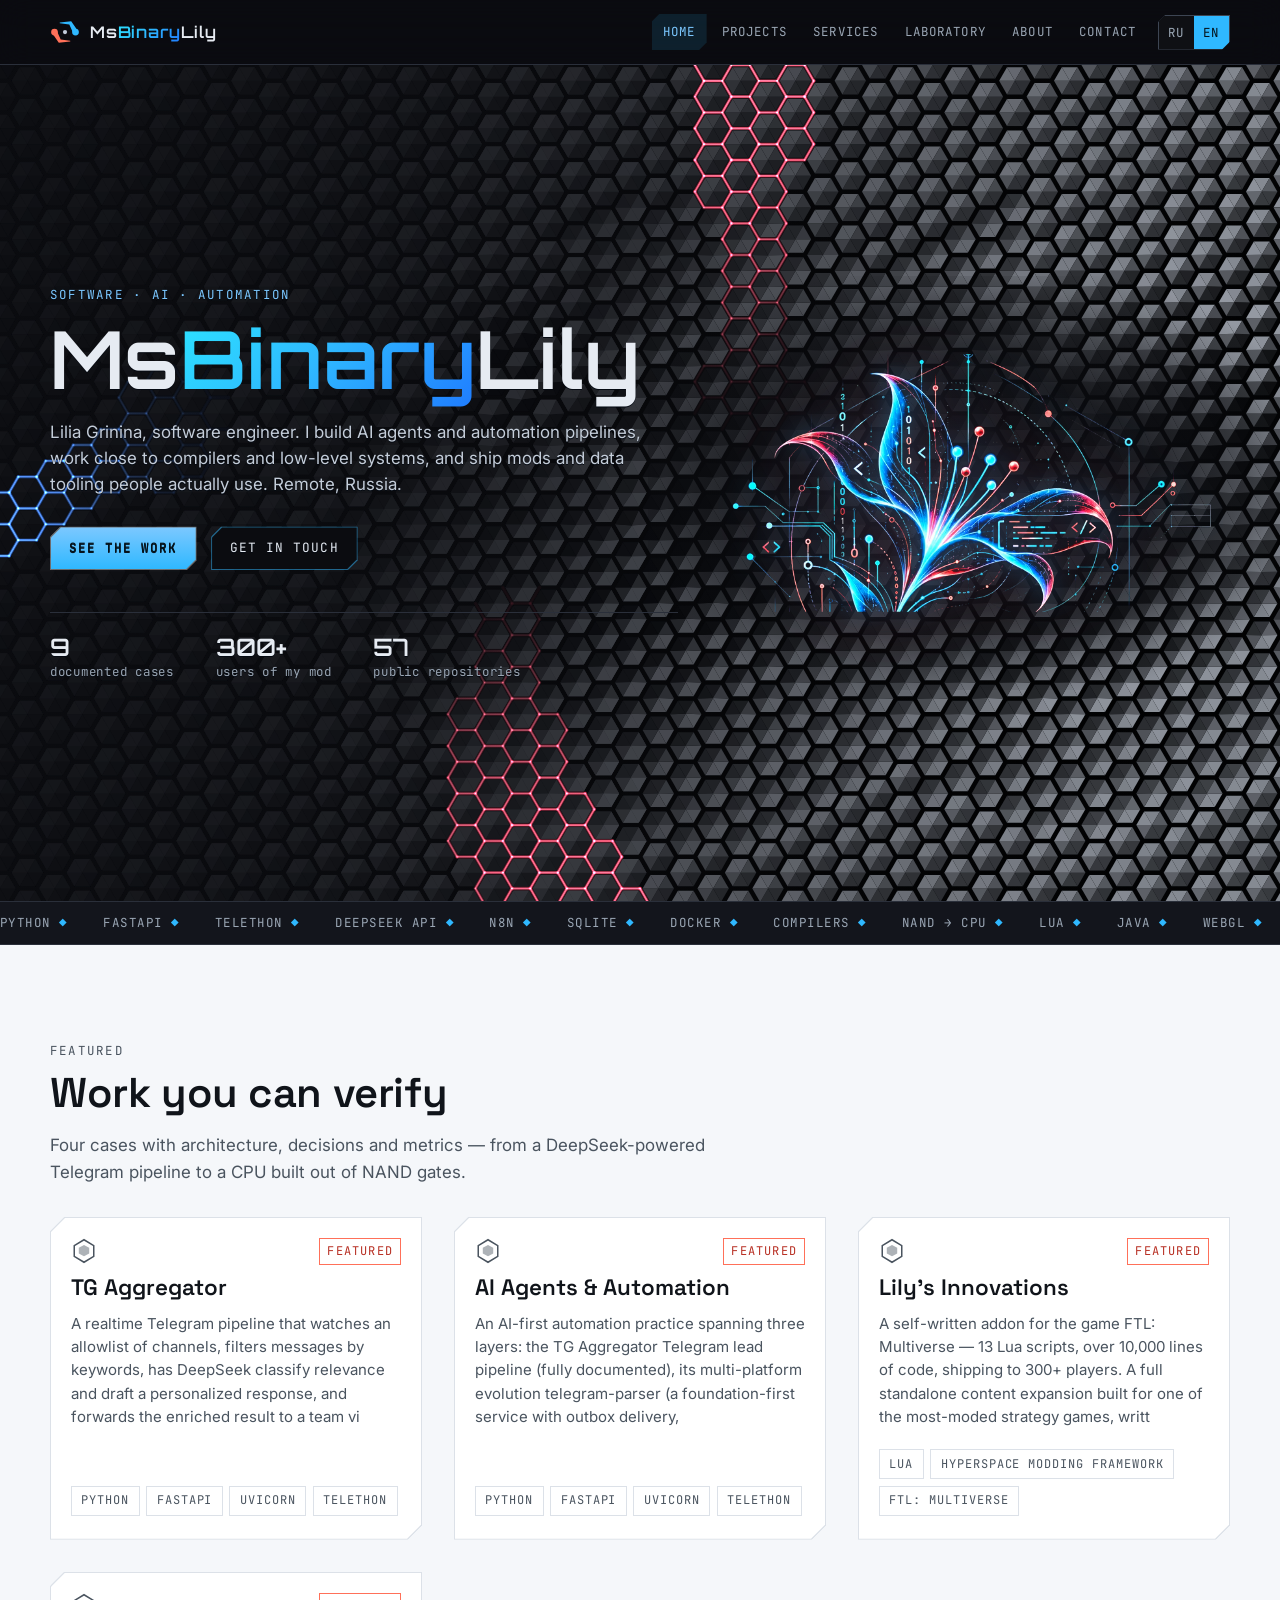
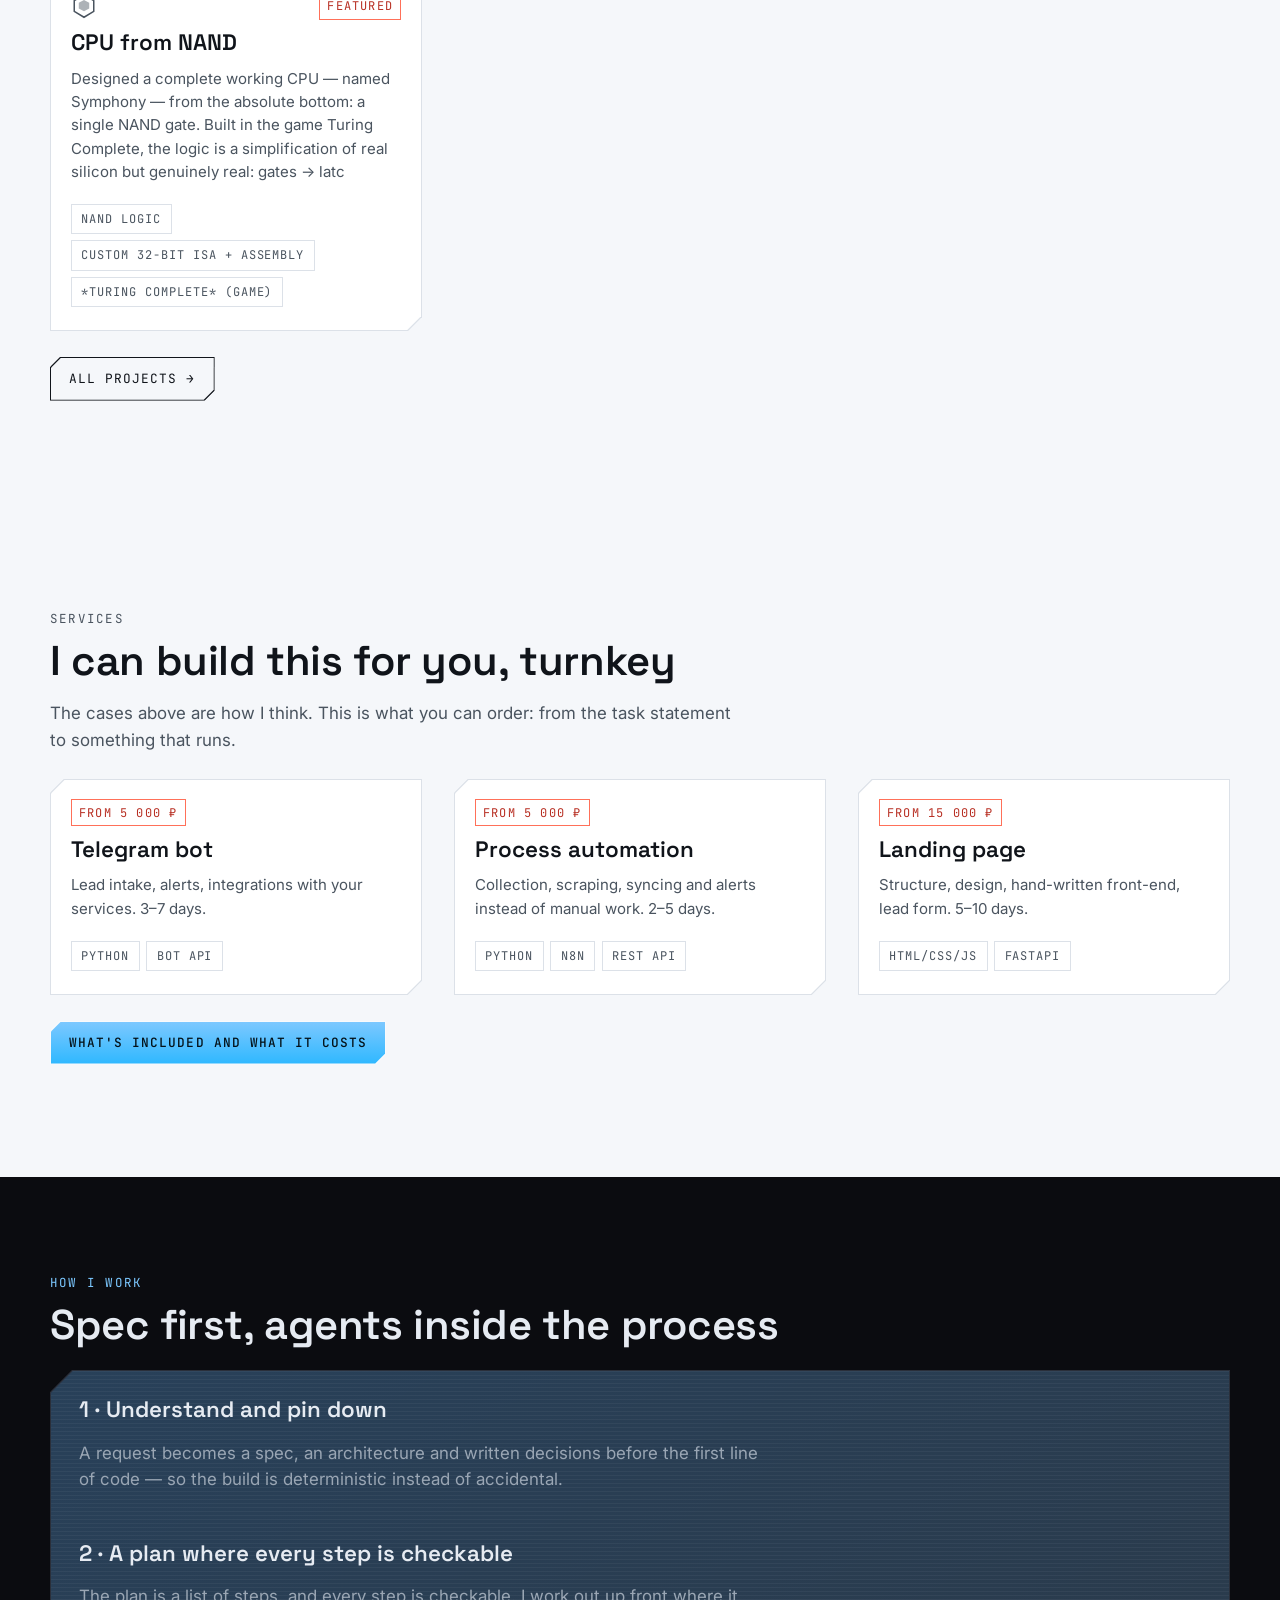
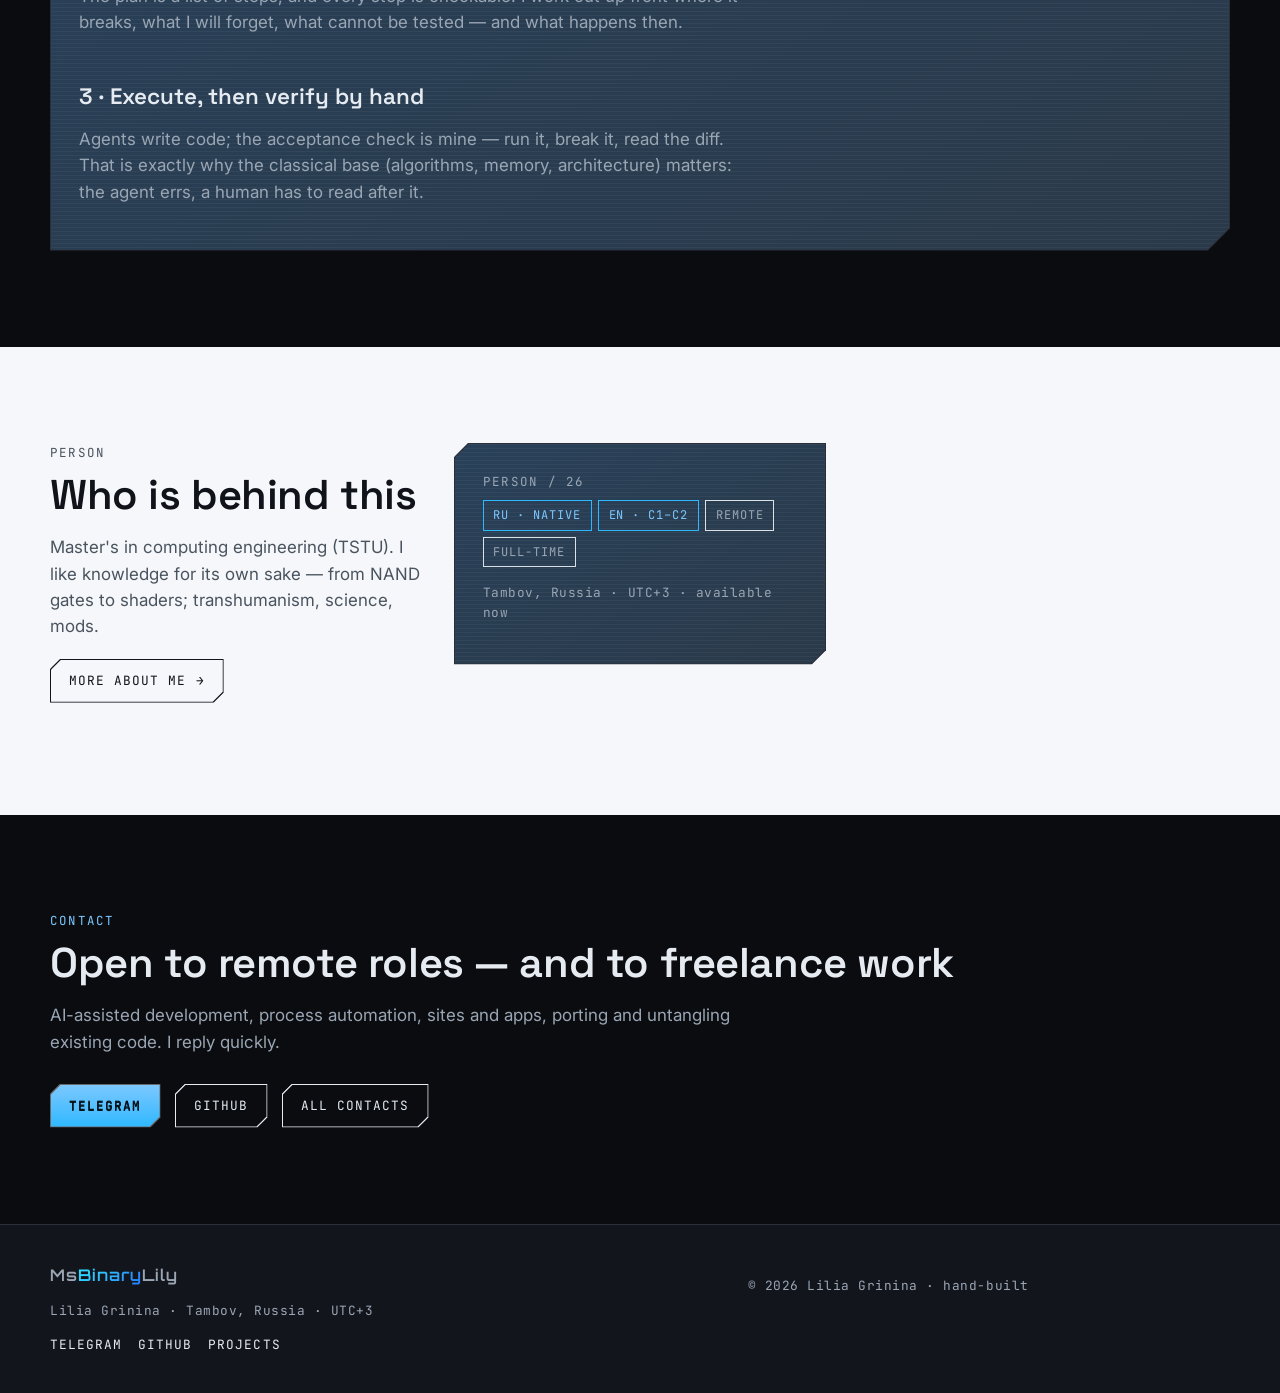
==== commit 8eff9f08: "Cyan-ward blue again, a cyan-to-blue gradient, and a warmer softer red - accent 209° -> 200° (#2f9bf" ====
--- a/index.html
+++ b/index.html
@@ -21,7 +21,7 @@
 <header class="site-header">
   <div class="wrap header-inner">
     <a class="brand" href="index.html">
-      <svg viewBox="0 0 24 24" aria-hidden="true"><path d="M22.22 10.95 L16.95 3.43 L7.8 4.48 L7.8 4.98 L15.45 6.02 L18.58 13.05 Z" fill="#2f9bff"/><circle cx="20.4" cy="12" r="2.7" fill="#2f9bff"/><path d="M1.78 13.05 L7.05 20.57 L16.2 19.52 L16.2 19.02 L8.55 17.98 L5.42 10.95 Z" fill="#ff3d5e"/><circle cx="3.6" cy="12" r="2.7" fill="#ff3d5e"/><circle cx="12" cy="12" r="1.7" fill="#c2ccdb"/></svg>
+      <svg viewBox="0 0 24 24" aria-hidden="true"><path d="M22.22 10.95 L16.95 3.43 L7.8 4.48 L7.8 4.98 L15.45 6.02 L18.58 13.05 Z" fill="#2fb8ff"/><circle cx="20.4" cy="12" r="2.7" fill="#2fb8ff"/><path d="M1.78 13.05 L7.05 20.57 L16.2 19.52 L16.2 19.02 L8.55 17.98 L5.42 10.95 Z" fill="#ff7059"/><circle cx="3.6" cy="12" r="2.7" fill="#ff7059"/><circle cx="12" cy="12" r="1.7" fill="#c2ccdb"/></svg>
       <span class="brand-name">Ms<b>Binary</b>Lily</span>
     </a>
     <button class="nav-toggle" type="button" aria-expanded="false" aria-controls="site-nav">
--- a/css/main.css
+++ b/css/main.css
@@ -21,27 +21,35 @@
      had no meaning anywhere on the page. Measured, so each surface takes the step
      that clears 4.5:1 on it: #2f7bff is 5.02:1 on --carbon but only 3.45:1 on
      --line-dark and 3.62:1 on --panel, so small text never uses it directly. */
-  --accent: #2f9bff;          /* one blue, tuned cyan-ward of the engine's pole (hue 209° vs 218°):
-                                 crisper next to the red, and closer to the artwork's own blue */
-  --accent-bright: #5baeff;   /* small text on the DARK surfaces (8.32:1 carbon, 5.71:1 line-dark) */
-  --accent-ink: #0b5cc0;      /* small text on the LIGHT surfaces (5.92:1 panel, 4.83:1 line) */
-  --accent-deep: #1a86ff;     /* the far end of a gradient, and hover */
-  --accent-soft: rgba(47, 155, 255, 0.16);
+  --accent: #2fb8ff;          /* one blue, tuned cyan-ward: hue 200°, against the plate pole's 218°
+                                 and inside the hero artwork's own 180–210° band */
+  --accent-bright: #7cc8ff;   /* small text on the DARK surfaces (10.76:1 carbon, 7.38:1 line-dark) */
+  --accent-ink: #0b64a8;      /* small text on the LIGHT surfaces (5.75:1 panel, 4.70:1 line) —
+                                 this is the darkest the cyan side can go and still clear --line */
+  --accent-deep: #1f7cff;     /* the blue end of the gradient, and hover (5.01:1 on carbon) */
+  --accent-soft: rgba(47, 184, 255, 0.16);
 
   /* secondary: the hot pole, and nothing else. It is the error colour, so it appears
      only where something IS wrong or needs attention. Never as a neighbour of the
      accent — the two sit within 1.13:1 of each other in luminance, so a shared edge
      vibrates rather than separates; they belong in different elements. */
-  --hot: #ff3d5e;             /* on dark surfaces (5.66:1 on carbon) */
-  --hot-ink: #b01033;         /* red as text on a light surface (6.59:1 panel, 5.38:1 line) */
-  --hot-soft: rgba(255, 61, 94, 0.12);
+  --hot: #ff7059;             /* on dark surfaces (7.18:1 on carbon). Hue 8° rather than 350°
+                                 and saturation 65% rather than 76%, so it reads as a glow
+                                 instead of a warning lamp */
+  --hot-ink: #b83024;         /* the same warm hue as text on a light surface (5.61:1 panel, 4.58:1 line) */
+  --hot-soft: rgba(255, 112, 89, 0.12);
 
   /* kept as aliases so every existing rule keeps working while the names migrate */
   --neon-cyan: var(--accent);
   --neon-violet: var(--accent-deep);
   --neon-soft: var(--accent-soft);
   --neon-ink: var(--accent-ink);
-  --hologlow: linear-gradient(135deg, var(--accent-bright) 0%, var(--accent) 52%, var(--accent-deep) 100%);
+  /* the accent gradient sweeps cyan → blue on purpose: a stop of pure cyan at one
+     end and a blue at the other, passing through the accent. Used as clipped text on
+     the dark surfaces (wordmark, .holo-text), so every stop clears 4.5:1 on carbon —
+     12.7:1 at the cyan end, 5.01:1 at the blue end. */
+  --holo-cyan: #2ce4ff;
+  --hologlow: linear-gradient(135deg, var(--holo-cyan) 0%, var(--accent) 48%, var(--accent-deep) 100%);
 
   /* binary duality: a cold pole and a hot pole, meeting at violet.
      Used as an accent language (wordmark, ambience, emblem) — not as UI paint. */
@@ -50,7 +58,7 @@
   --binary: linear-gradient(90deg, #1f5dff 0%, #7c4dff 46%, #ff2e4d 100%);
   /* deliberately unused as a surface wash — the poles show up in the board's
      energy and nowhere else; kept as tokens so the motif stays documented */
-  --binary-soft: linear-gradient(90deg, rgba(26, 134, 255, 0.10) 0%, rgba(26, 134, 255, 0.08) 50%, rgba(255, 46, 77, 0.10) 100%);
+  --binary-soft: linear-gradient(90deg, rgba(31, 156, 255, 0.10) 0%, rgba(31, 156, 255, 0.08) 50%, rgba(255, 46, 77, 0.10) 100%);
 
   /* type */
   --font-display: "Space Grotesk", "Segoe UI", system-ui, sans-serif;
@@ -225,14 +233,14 @@
   color: #04121a;
   font-weight: 500;
 }
-.btn-primary:hover { filter: drop-shadow(0 0 16px rgba(47, 155, 255, 0.42)); }
+.btn-primary:hover { filter: drop-shadow(0 0 16px rgba(47, 184, 255, 0.42)); }
 .hero .btn, .section-carbon .btn {
   --btn-fg: var(--text-on-dark);
   --ring-color: var(--text-on-dark);
   --ring-surface: var(--carbon);   /* the button plate sits on the carbon surface */
 }
 /* the primary keeps its gradient plate and dark label on dark surfaces too */
-.hero .btn { --ring-color: rgba(47, 155, 255, 0.5); }   /* ghost stays on-palette */
+.hero .btn { --ring-color: rgba(47, 184, 255, 0.5); }   /* ghost stays on-palette */
 .hero .btn-primary, .section-carbon .btn-primary {
   --ring-color: rgba(255, 255, 255, 0.38);
   --ring-surface: linear-gradient(180deg, var(--accent-bright) 0%, var(--accent) 100%);
@@ -290,8 +298,8 @@
   padding: 0.55rem 0.7rem;
   clip-path: polygon(8px 0, 100% 0, 100% calc(100% - 8px), calc(100% - 8px) 100%, 0 100%, 0 8px);
 }
-.nav a:hover { color: var(--text-on-dark); background: rgba(47, 155, 255, 0.1); }
-.nav a[aria-current="page"] { color: var(--accent-bright); background: rgba(47, 155, 255, 0.12); }
+.nav a:hover { color: var(--text-on-dark); background: rgba(47, 184, 255, 0.1); }
+.nav a[aria-current="page"] { color: var(--accent-bright); background: rgba(47, 184, 255, 0.12); }
 
 /* the language switch: a plain 1px border is cut off along the clip-path chamfers,
    so the frame is a clipped fill inset by 1px of padding instead — complete rim on
@@ -371,12 +379,12 @@
     /* greeble grid: fine rules + a coarser cell so the backdrop reads as structure */
     /* a black board, not a colour field: faint structure plus two very quiet
        glows. Colour belongs to the energy, not to the ground. */
-    repeating-linear-gradient(to right, rgba(47, 155, 255, 0.05) 0 1px, transparent 1px 96px),
-    repeating-linear-gradient(to bottom, rgba(47, 155, 255, 0.05) 0 1px, transparent 1px 96px),
+    repeating-linear-gradient(to right, rgba(47, 184, 255, 0.05) 0 1px, transparent 1px 96px),
+    repeating-linear-gradient(to bottom, rgba(47, 184, 255, 0.05) 0 1px, transparent 1px 96px),
     repeating-linear-gradient(to right, rgba(226, 238, 248, 0.014) 0 1px, transparent 1px 24px),
     linear-gradient(180deg, #0b0c10 0%, #0d0f15 55%, #0b0c10 100%),
-    radial-gradient(38% 46% at 82% 16%, rgba(26, 134, 255, 0.10), transparent 72%),
-    radial-gradient(40% 48% at 8% 88%, rgba(47, 155, 255, 0.07), transparent 74%);
+    radial-gradient(38% 46% at 82% 16%, rgba(31, 156, 255, 0.10), transparent 72%),
+    radial-gradient(40% 48% at 8% 88%, rgba(47, 184, 255, 0.07), transparent 74%);
   opacity: 1;
 }
 .hero > .wrap { position: relative; z-index: 1; }
@@ -430,7 +438,7 @@
 .hero-logo {
   position: relative; width: 100%; height: auto; opacity: 0.99;
   filter: brightness(1.07) contrast(1.05) saturate(1.06)
-          drop-shadow(0 0 14px rgba(47, 155, 255, 0.38)) drop-shadow(0 0 34px rgba(255, 61, 94, 0.20));
+          drop-shadow(0 0 14px rgba(47, 184, 255, 0.38)) drop-shadow(0 0 34px rgba(255, 61, 94, 0.20));
 }
 @media (min-width: 900px) {
   .hero-visual { justify-self: end; width: min(520px, 41vw); }
@@ -495,7 +503,7 @@
   --ring-color: var(--line-dark);
   --ring-surface:
     repeating-linear-gradient(to bottom, rgba(255, 255, 255, 0.045) 0 1px, transparent 1px 4px),
-    linear-gradient(150deg, rgba(26, 134, 255, 0.16), rgba(47, 155, 255, 0.08));
+    linear-gradient(150deg, rgba(31, 156, 255, 0.16), rgba(47, 184, 255, 0.08));
   position: relative;
   padding: clamp(1.1rem, 3vw, 1.8rem);
   backdrop-filter: blur(6px);
@@ -522,7 +530,7 @@
 .prose li { margin-bottom: 0.35rem; }
 .prose code {
   font-family: var(--font-mono); font-size: 0.86em;
-  background: rgba(47, 155, 255, 0.1); padding: 0.1em 0.35em;
+  background: rgba(47, 184, 255, 0.1); padding: 0.1em 0.35em;
 }
 .prose h4 { font-family: var(--font-display); margin: 1.4rem 0 0.5rem; }
 
@@ -564,7 +572,7 @@
 }
 .notice {
   font-family: var(--font-mono); font-size: 0.8rem; letter-spacing: 0.04em;
-  border-left: 2px solid var(--accent); background: rgba(47, 155, 255, 0.06);
+  border-left: 2px solid var(--accent); background: rgba(47, 184, 255, 0.06);
   padding: 0.55rem 0.8rem; margin: 0 0 1.2rem;
 }
 /* The lead form has always set note.dataset.kind ('error' | 'ok' | 'info') and no rule
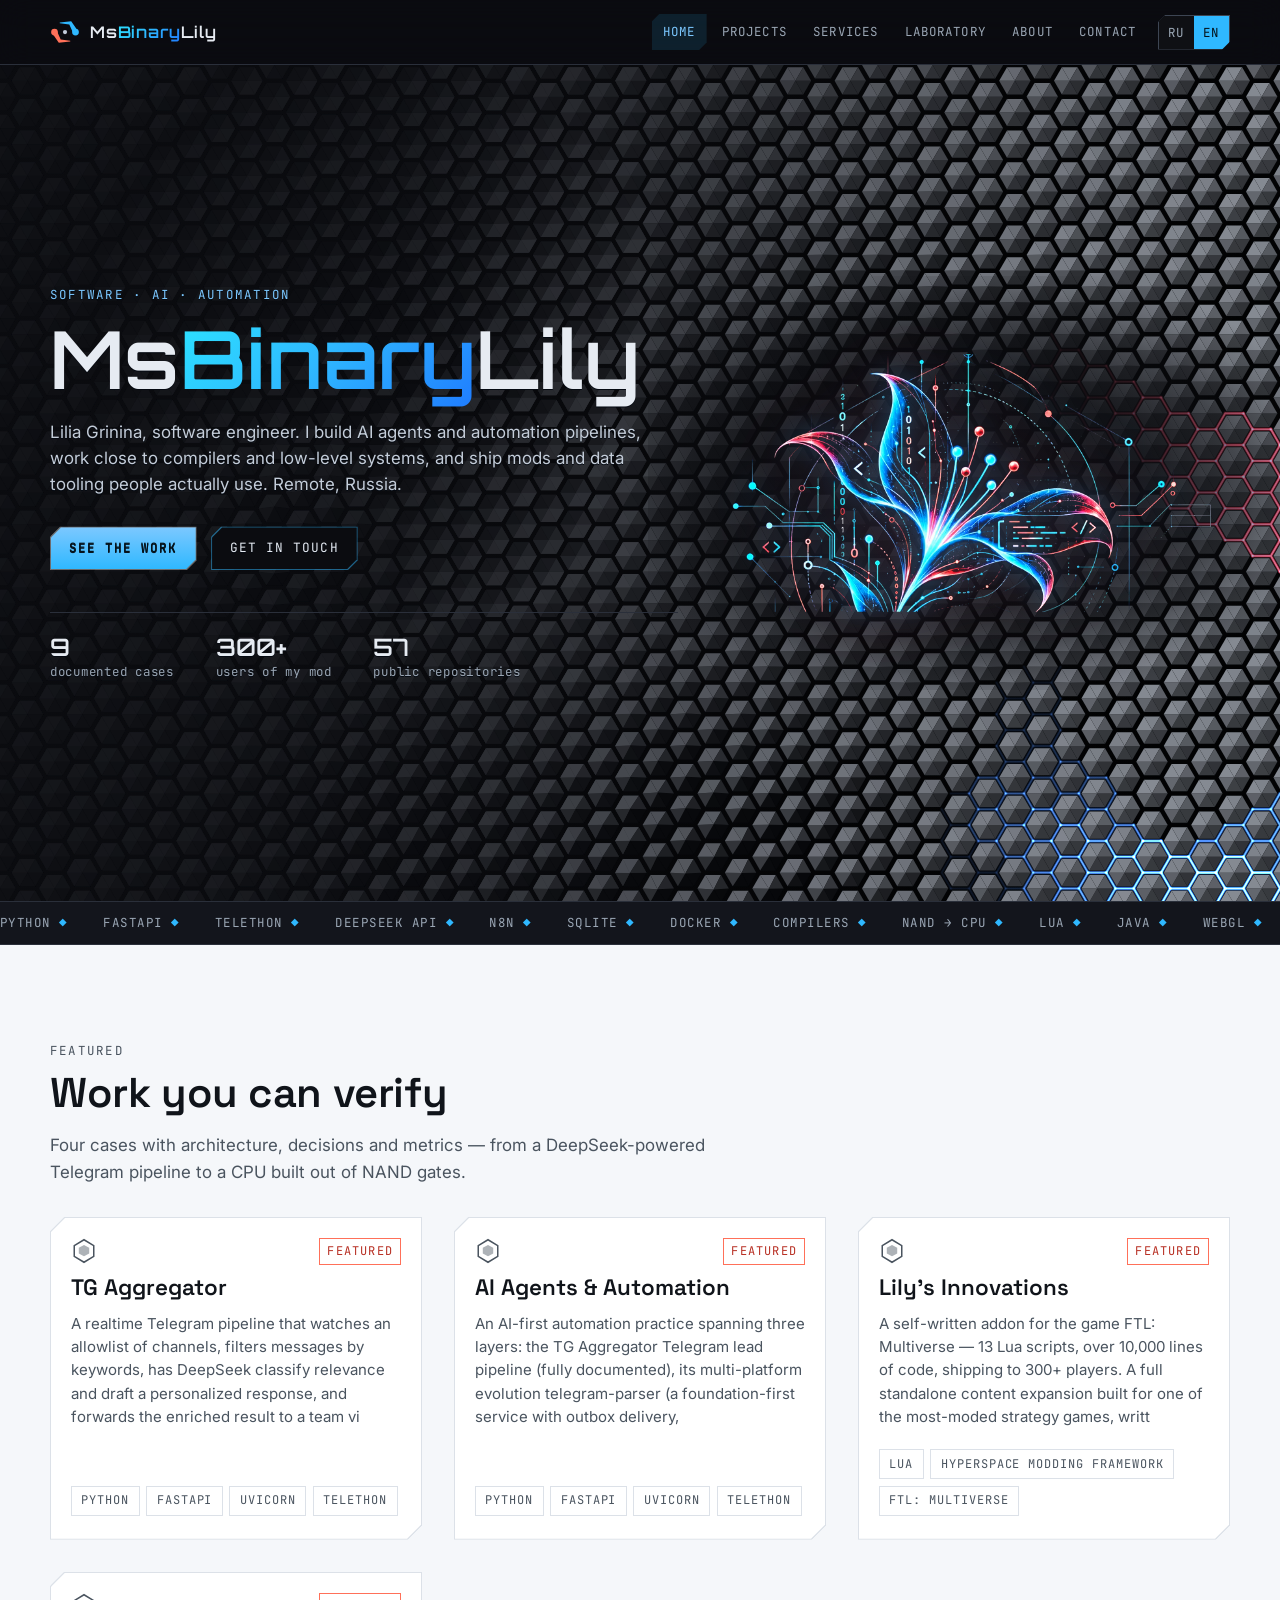
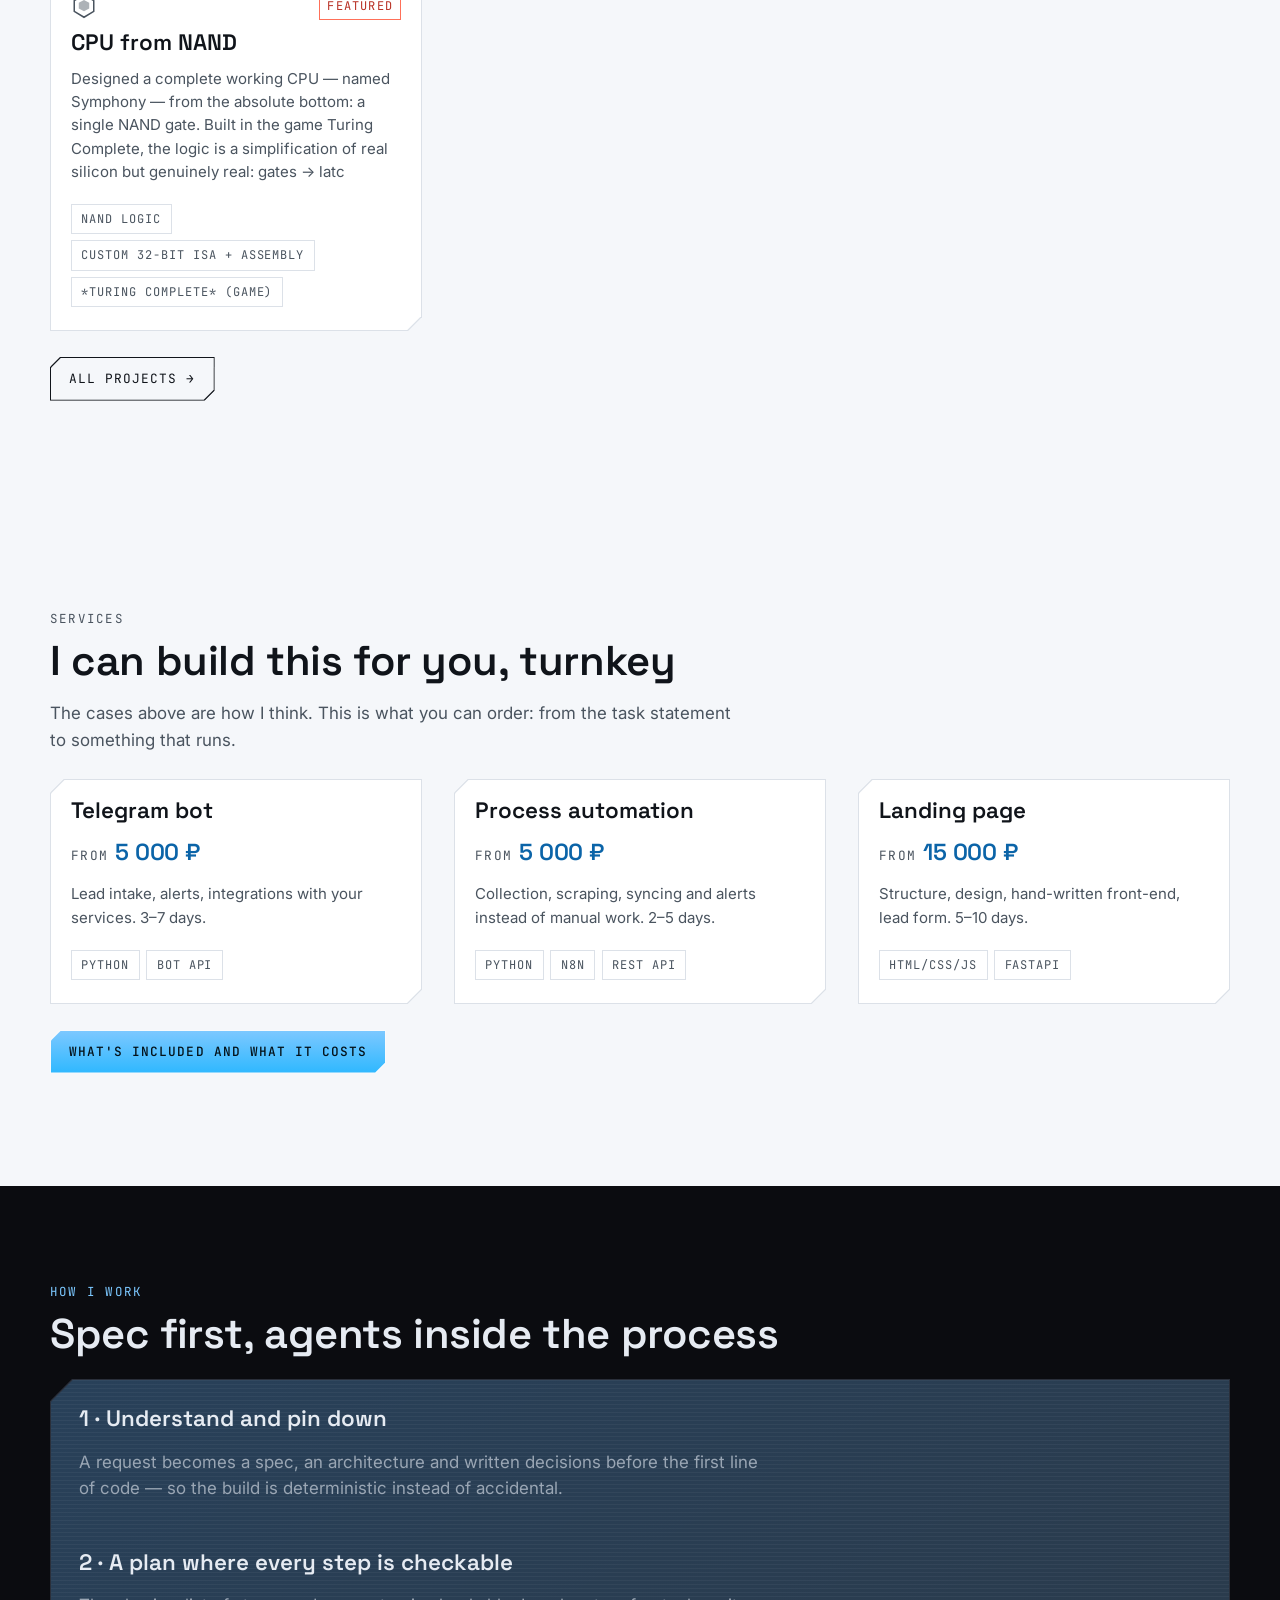
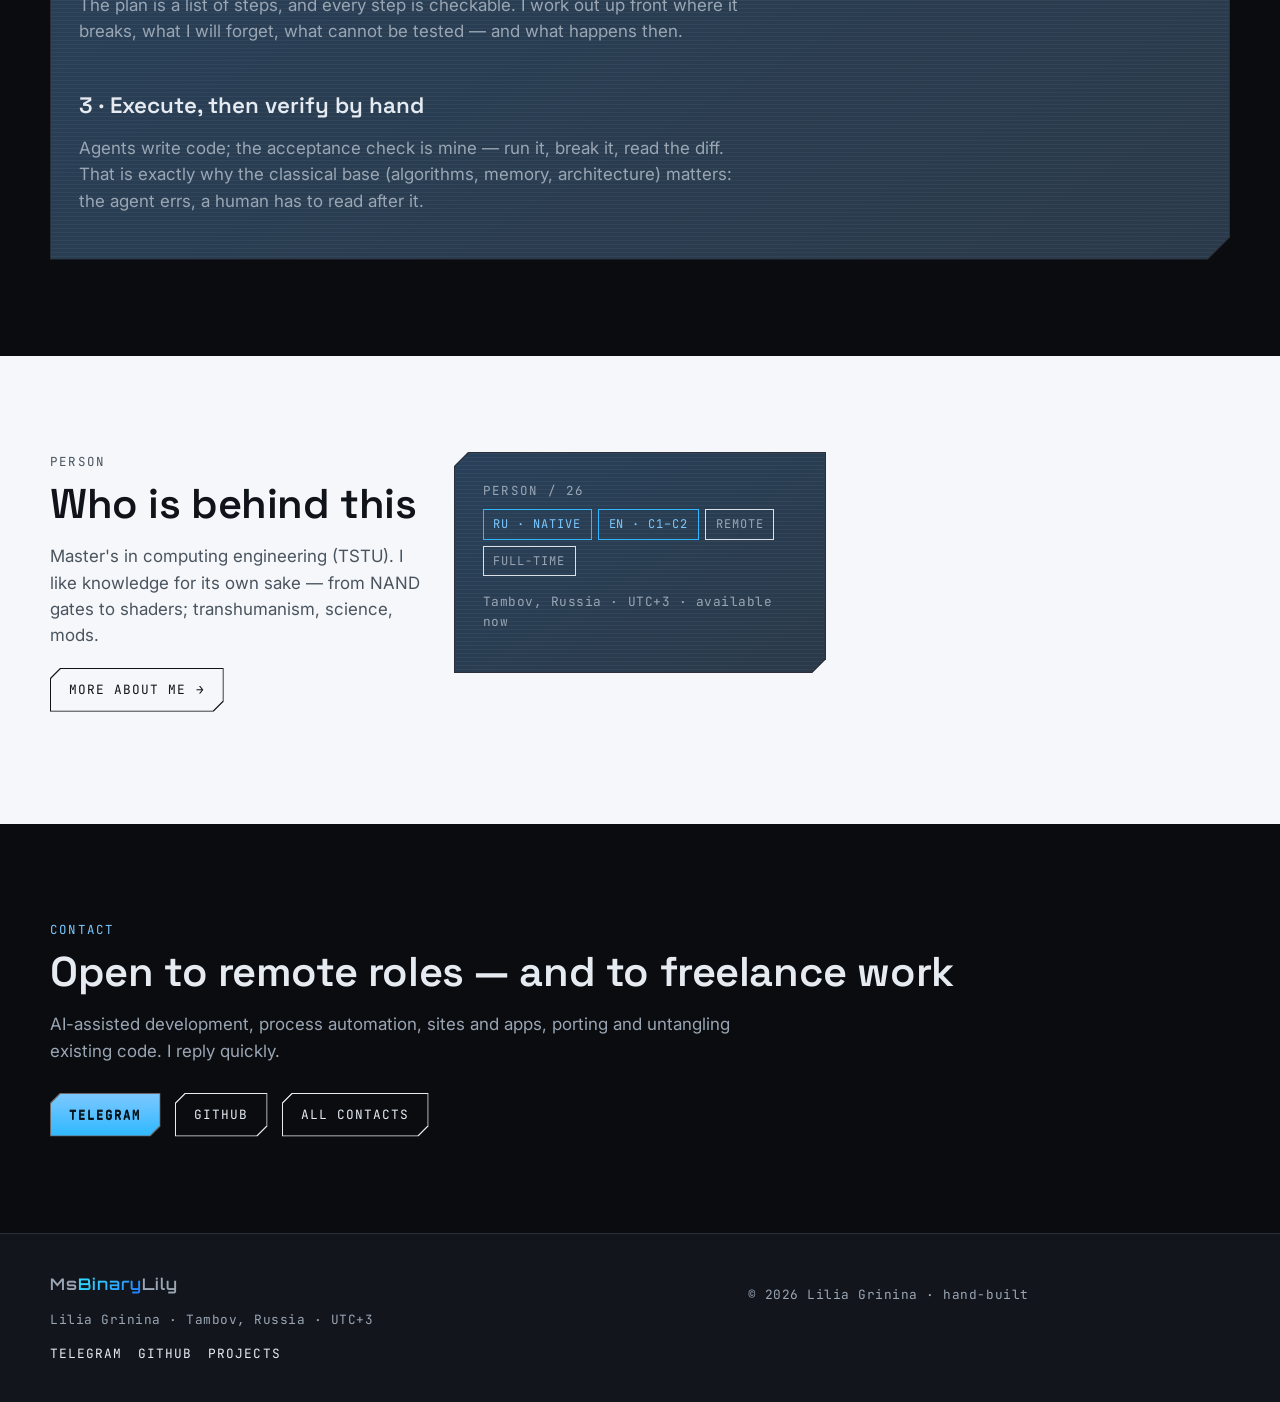
==== commit ebb0579c: "Services page: price, scope, who it suits and a next step on every package The page quoted "от X ₽" " ====
--- a/index.html
+++ b/index.html
@@ -104,20 +104,20 @@
       <p class="lede" data-ru="Кейсы выше — про то, как я думаю. Это — про то, что можно заказать: от постановки задачи до работающего результата." data-en="The cases above are how I think. This is what you can order: from the task statement to something that runs.">Кейсы выше — про то, как я думаю. Это — про то, что можно заказать.</p>
       <div class="card-grid" style="margin-top:1.6rem">
         <a class="card clip ring reveal" href="services.html">
-          <div class="card-top"><span class="card-flag" data-ru="от 5 000 ₽" data-en="from 5 000 ₽">от 5 000 ₽</span></div>
           <h3 data-ru="Telegram-бот" data-en="Telegram bot">Telegram-бот</h3>
+          <p class="price-line"><span class="price-from" data-ru="от" data-en="from">от</span><span class="price-num" data-price="bot">5 000 ₽</span></p>
           <p data-ru="Приём заявок, уведомления, интеграции с вашими сервисами. Срок 3–7 дней." data-en="Lead intake, alerts, integrations with your services. 3–7 days.">Приём заявок, уведомления, интеграции с вашими сервисами. Срок 3–7 дней.</p>
           <div class="chips"><span class="chip">Python</span><span class="chip">Bot API</span></div>
         </a>
         <a class="card clip ring reveal" href="services.html">
-          <div class="card-top"><span class="card-flag" data-ru="от 5 000 ₽" data-en="from 5 000 ₽">от 5 000 ₽</span></div>
           <h3 data-ru="Автоматизация процессов" data-en="Process automation">Автоматизация процессов</h3>
+          <p class="price-line"><span class="price-from" data-ru="от" data-en="from">от</span><span class="price-num" data-price="automation">5 000 ₽</span></p>
           <p data-ru="Сбор данных, парсинг, синхронизация и уведомления вместо ручной работы. Срок 2–5 дней." data-en="Collection, scraping, syncing and alerts instead of manual work. 2–5 days.">Сбор данных, парсинг, синхронизация и уведомления вместо ручной работы. Срок 2–5 дней.</p>
           <div class="chips"><span class="chip">Python</span><span class="chip">n8n</span><span class="chip">REST API</span></div>
         </a>
         <a class="card clip ring reveal" href="services.html">
-          <div class="card-top"><span class="card-flag" data-ru="от 15 000 ₽" data-en="from 15 000 ₽">от 15 000 ₽</span></div>
           <h3 data-ru="Лендинг" data-en="Landing page">Лендинг</h3>
+          <p class="price-line"><span class="price-from" data-ru="от" data-en="from">от</span><span class="price-num" data-price="landing">15 000 ₽</span></p>
           <p data-ru="Структура, дизайн, вёрстка без конструкторов, форма заявки. Срок 5–10 дней." data-en="Structure, design, hand-written front-end, lead form. 5–10 days.">Структура, дизайн, вёрстка без конструкторов, форма заявки. Срок 5–10 дней.</p>
           <div class="chips"><span class="chip">HTML/CSS/JS</span><span class="chip">FastAPI</span></div>
         </a>
--- a/css/main.css
+++ b/css/main.css
@@ -493,6 +493,85 @@
   border: 1px solid var(--hot); padding: 0.2rem 0.45rem;
 }
 
+/* Price: on the services cards the number is the message, so it takes the display
+   face at heading scale and the accent step that clears 4.5:1 on the card fill
+   (--accent is only 3.62:1 on --panel, so a figure never uses it as text).
+   One markup for the services page and the teaser on index.html: data-price names
+   the package, and verify.cjs compares the two pages on it. */
+.price-line { display: flex; align-items: baseline; gap: 0.4rem; margin: 0.1rem 0 0; }
+.price-from {
+  font-family: var(--font-mono); font-size: 0.8rem; letter-spacing: 0.12em;
+  text-transform: uppercase; color: var(--ink-dim);
+}
+.price-num {
+  font-family: var(--font-display); font-size: 1.45rem; font-weight: 600;
+  letter-spacing: -0.01em; color: var(--accent-ink);
+}
+.section-carbon .price-from { color: var(--text-on-dark-dim); }
+.section-carbon .price-num { color: var(--accent-bright); }
+
+/* who the package suits: a labelled line rather than a bullet, because it is the
+   thing  "does this page describe me"  is actually answered from */
+.card-fit { display: grid; gap: 0.2rem; }
+.card-fit-label {
+  font-family: var(--font-mono); font-size: 0.8rem; letter-spacing: 0.12em;
+  text-transform: uppercase; color: var(--ink-dim);
+}
+
+/* the explicit exclusions live in the same card as the price, above the next step,
+   so "what am I not buying" never needs a second page */
+.card-scope {
+  font-family: var(--font-mono); font-size: 0.8rem; line-height: 1.5;
+  color: var(--ink-dim); border-top: 1px solid var(--line); padding-top: 0.6rem;
+}
+
+/* the per-package next step: a text link, 44px tall so it is as tappable as a
+   button while leaving the single primary action to the block below the cards */
+.card-cta {
+  display: inline-flex; align-items: center; min-height: 44px;
+  font-family: var(--font-mono); font-size: 0.8rem; letter-spacing: 0.08em;
+  text-transform: uppercase; text-decoration: none; color: var(--accent-ink);
+}
+.card-cta:hover { color: var(--accent-deep); text-decoration: underline; text-underline-offset: 3px; }
+
+/* the includes list keeps one rhythm across all three packages */
+.card .plain-list { gap: 0.4rem; font-size: 0.92rem; }
+
+/* the price strip under the lede: a client who never scrolls still learns the three
+   package prices, and each one jumps to its card. Same data-price spans as the
+   cards, so the harness can prove the two never disagree. */
+.price-strip {
+  display: flex; flex-wrap: wrap; align-items: baseline;
+  gap: 0.4rem 1.1rem; margin: 1.2rem 0 0;
+  font-family: var(--font-mono); font-size: 0.85rem;
+}
+.price-strip-label {
+  font-size: 0.8rem; letter-spacing: 0.12em; text-transform: uppercase;
+  color: var(--ink-dim);
+}
+.price-strip-item {
+  display: inline-flex; align-items: baseline; gap: 0.35rem;
+  text-decoration: none; color: var(--ink-dim);
+  border-bottom: 1px solid var(--line); padding-bottom: 0.15rem;
+}
+.price-strip-item:hover { color: var(--accent-ink); border-bottom-color: var(--accent); }
+.price-strip .price-num { font-size: 1.05rem; }
+
+/* on a phone the strip is a price list, not a row: three packages side by side do
+   not fit, and a wrapped flex row reads as a broken sentence. Name on the left,
+   "от" and the figure on the right. */
+@media (max-width: 639px) {
+  .price-strip { display: grid; grid-template-columns: 1fr; gap: 0.25rem; margin-top: 0.9rem; }
+  .price-strip .price-num { font-size: 1rem; }
+  .price-strip-item { padding-bottom: 0.2rem; }
+  .price-strip-item { display: grid; grid-template-columns: 1fr auto auto; gap: 0.35rem; align-items: baseline; }
+}
+
+.section-carbon .card { --ring-color: var(--line-dark); --ring-surface: var(--carbon-2); color: var(--text-on-dark); }
+.section-carbon .card-hex { color: var(--text-on-dark-dim); }
+.section-carbon .card p { color: var(--text-on-dark-dim); }
+.section-carbon .card-flag { color: var(--hot); }
+
 .section-carbon .card { --ring-color: var(--line-dark); --ring-surface: var(--carbon-2); color: var(--text-on-dark); }
 .section-carbon .card-hex { color: var(--text-on-dark-dim); }
 .section-carbon .card p { color: var(--text-on-dark-dim); }
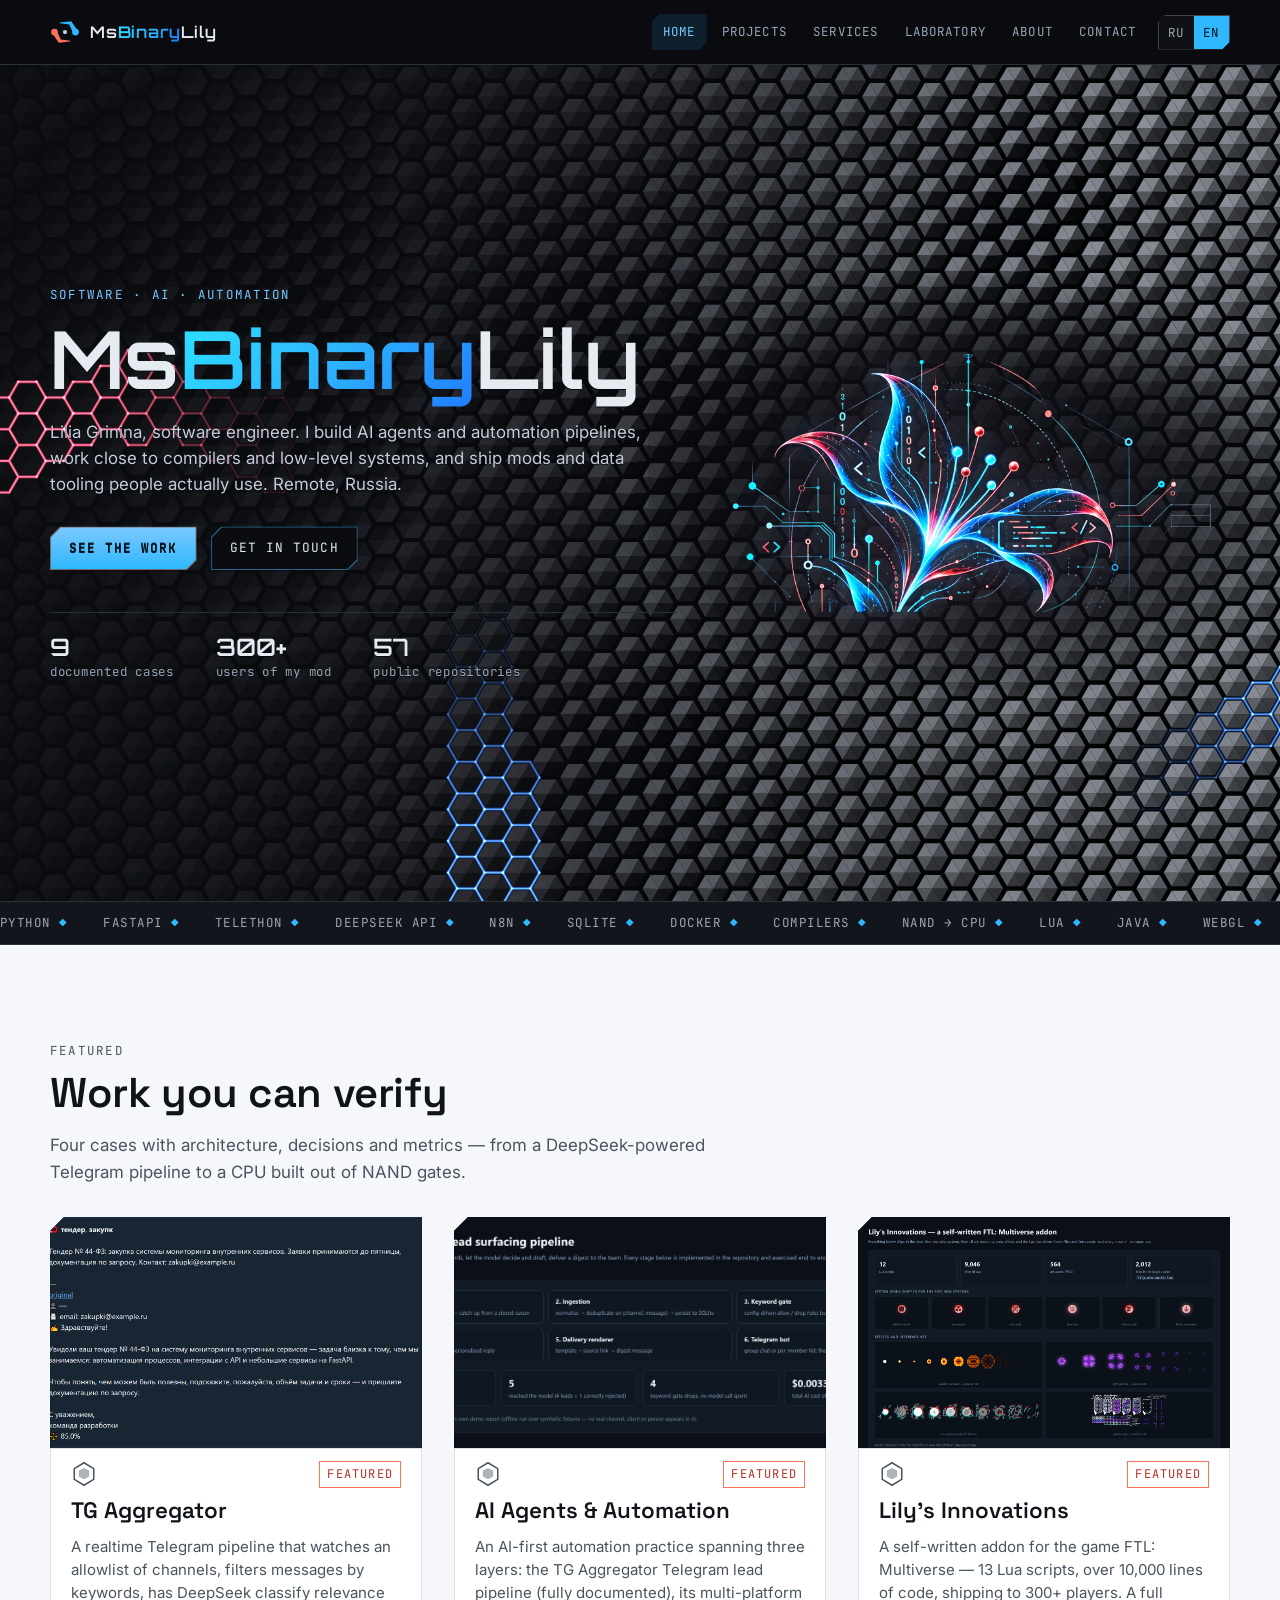
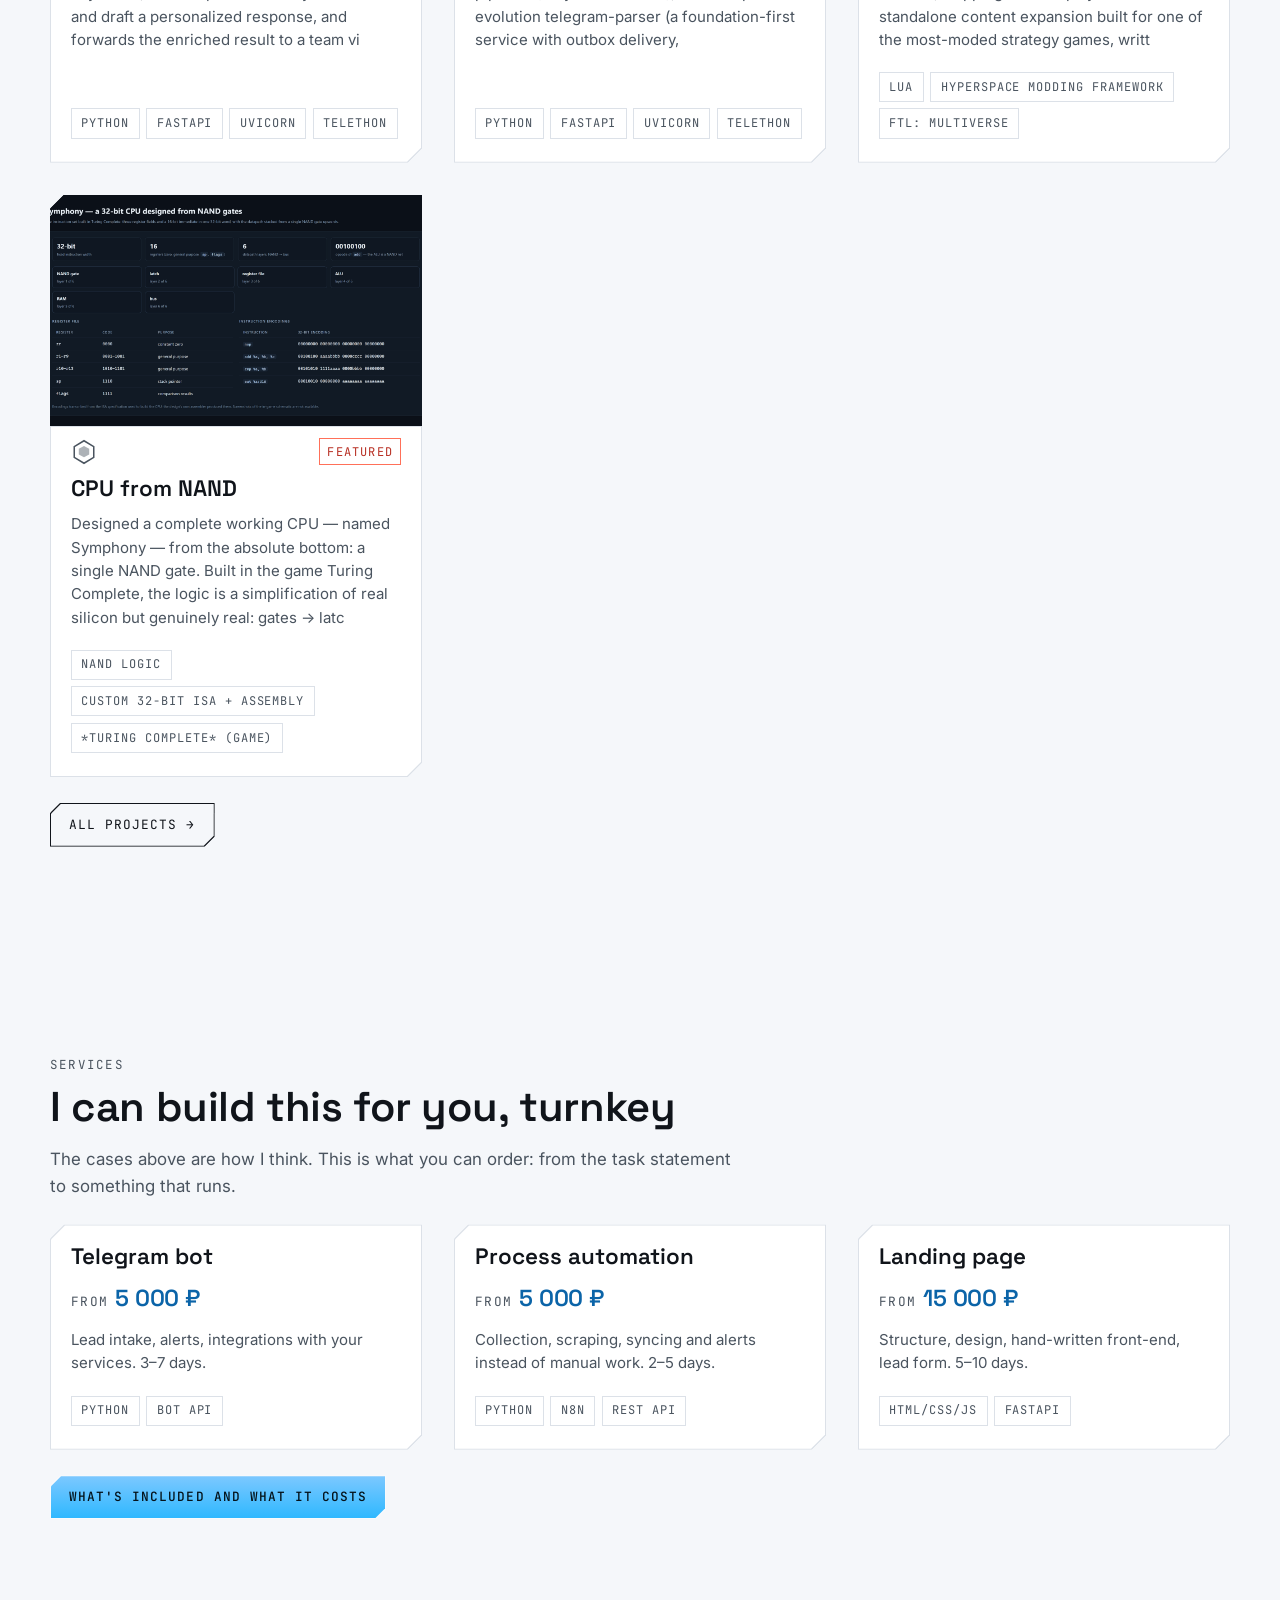
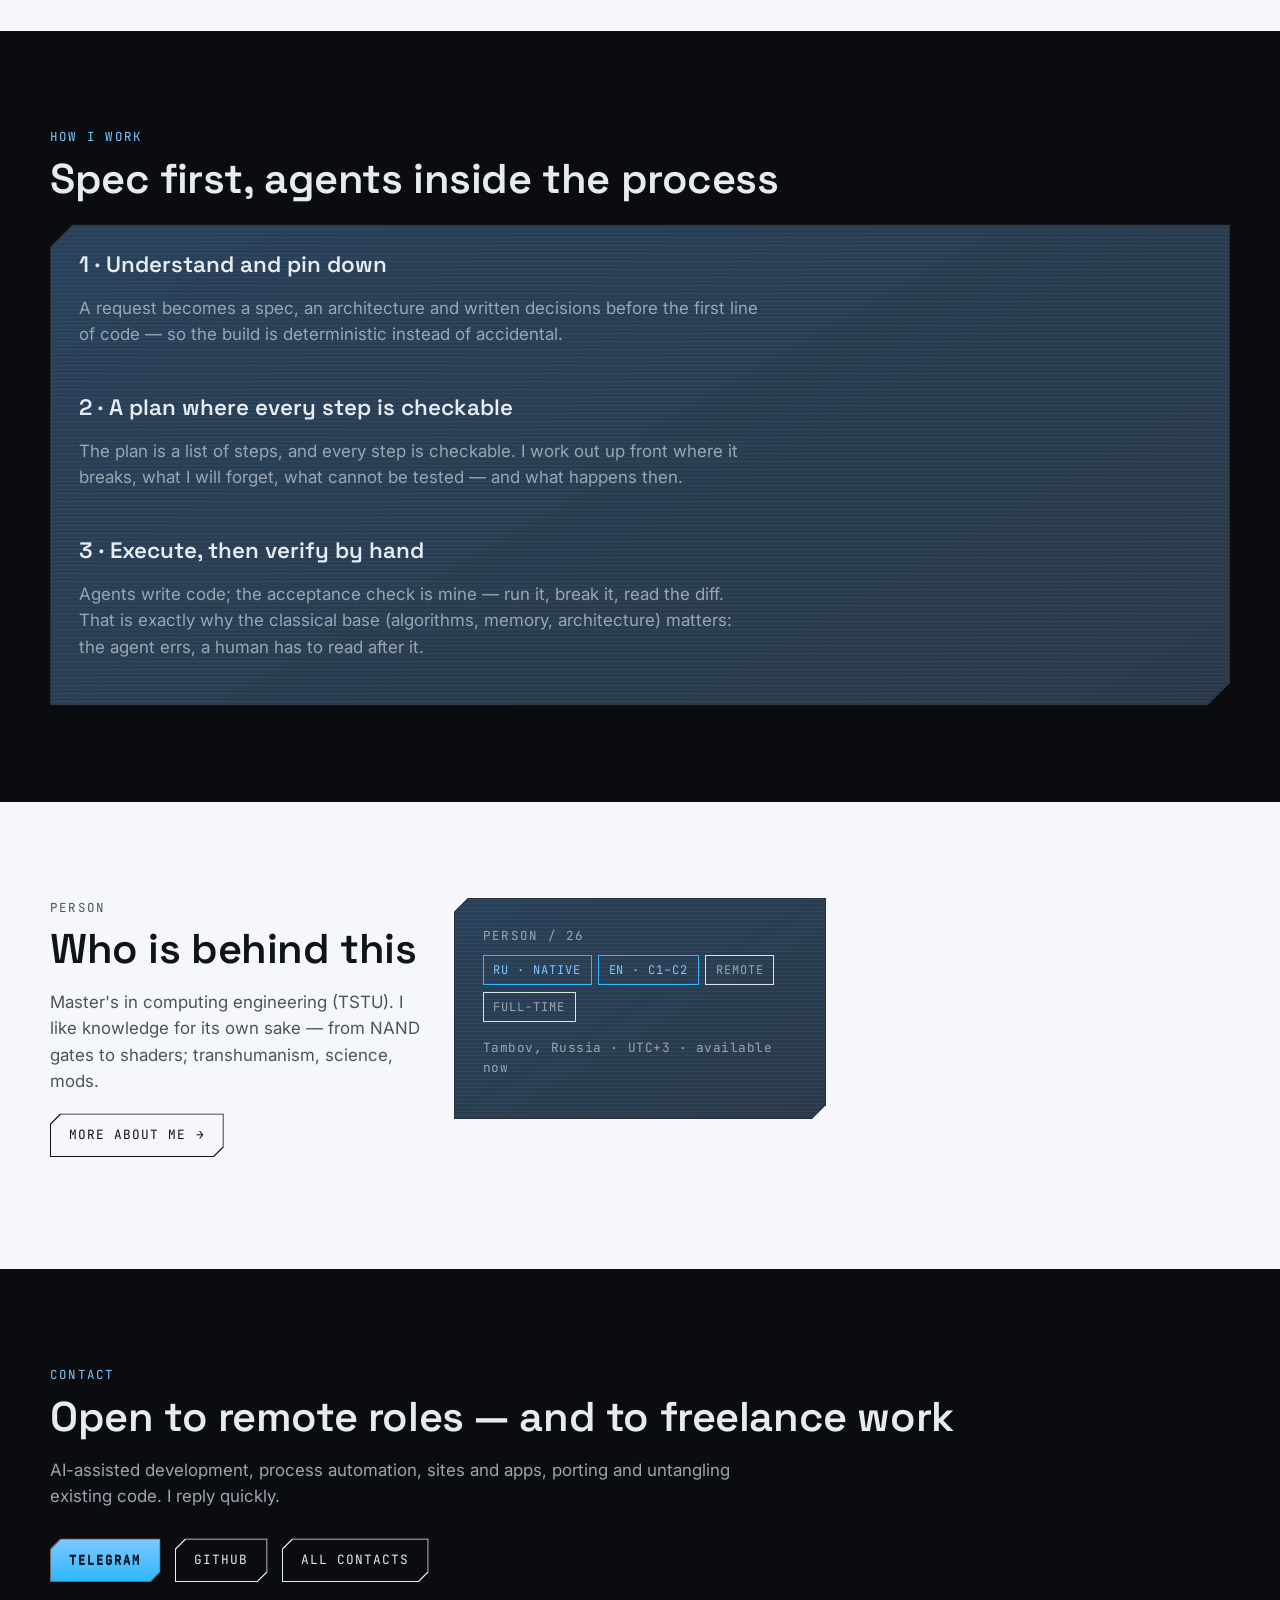
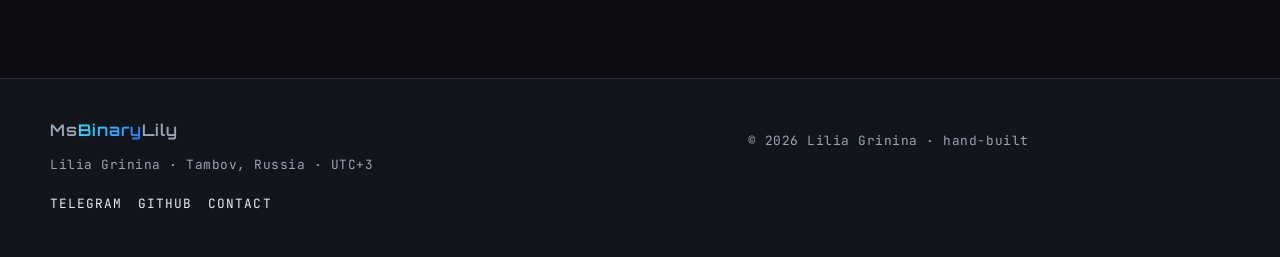
==== commit f740e1b1: "Give every case a real visual: screenshots with bilingual alt text, index thumbnails, links that ope" ====
--- a/index.html
+++ b/index.html
@@ -176,8 +176,8 @@
       <h2 data-ru="Ищу удалённую работу — и беру задачи" data-en="Open to remote roles — and to freelance work">Ищу удалённую работу — и беру задачи</h2>
       <p class="lede" data-ru="Разработка с AI-агентами, автоматизация процессов, сайты и приложения, портирование и разбор чужого кода. Отвечаю быстро." data-en="AI-assisted development, process automation, sites and apps, porting and untangling existing code. I reply quickly.">Разработка с AI-агентами, автоматизация процессов, сайты и приложения, портирование и разбор чужого кода. Отвечаю быстро.</p>
       <div class="hero-cta">
-        <a class="btn btn-primary" href="https://t.me/MsBinaryLily" rel="noopener"><span>Telegram</span></a>
-        <a class="btn" href="https://github.com/IonShieldQuad" rel="noopener"><span>GitHub</span></a>
+        <a class="btn btn-primary" href="https://t.me/MsBinaryLily" rel="noopener noreferrer" target="_blank"><span>Telegram</span></a>
+        <a class="btn" href="https://github.com/IonShieldQuad" rel="noopener noreferrer" target="_blank"><span>GitHub</span></a>
         <a class="btn" href="contact.html" data-ru="все контакты" data-en="all contacts"><span>все контакты</span></a>
       </div>
     </div>
@@ -191,9 +191,9 @@
       <p class="brand-name" style="margin:0 0 .5rem">Ms<b>Binary</b>Lily</p>
       <p class="footer-meta" data-ru="Лилия Гринина · Тамбов, Россия · UTC+3" data-en="Lilia Grinina · Tambov, Russia · UTC+3">Лилия Гринина · Тамбов, Россия · UTC+3</p>
       <div class="footer-links" style="margin-top:.9rem">
-        <a href="https://t.me/MsBinaryLily" rel="noopener">Telegram</a>
-        <a href="https://github.com/IonShieldQuad" rel="noopener">GitHub</a>
-        <a href="projects.html" data-ru="проекты" data-en="projects">проекты</a>
+        <a href="https://t.me/MsBinaryLily" rel="noopener noreferrer" target="_blank">Telegram</a>
+        <a href="https://github.com/IonShieldQuad" rel="noopener noreferrer" target="_blank">GitHub</a>
+        <a href="contact.html" data-ru="контакты" data-en="contact">контакты</a>
       </div>
     </div>
     <p class="footer-meta" data-ru="© 2026 Лилия Гринина · сайт собран вручную" data-en="© 2026 Lilia Grinina · hand-built">© 2026 Лилия Гринина · сайт собран вручную</p>
--- a/css/main.css
+++ b/css/main.css
@@ -572,10 +572,18 @@
 .section-carbon .card p { color: var(--text-on-dark-dim); }
 .section-carbon .card-flag { color: var(--hot); }
 
-.section-carbon .card { --ring-color: var(--line-dark); --ring-surface: var(--carbon-2); color: var(--text-on-dark); }
-.section-carbon .card-hex { color: var(--text-on-dark-dim); }
-.section-carbon .card p { color: var(--text-on-dark-dim); }
-.section-carbon .card-flag { color: var(--hot); }
+/* the card thumbnail is the case's own visual, bled to the card edge (the card's
+   padding is 1.3rem 1.3rem 1.5rem). A fixed 16:10 box means the grid never
+   reflows when a screenshot of a different height loads. */
+.card-thumb {
+  margin: -1.3rem -1.3rem 0;
+  border-bottom: 1px solid var(--line);
+  background: var(--carbon-2);
+  aspect-ratio: 16 / 10;
+  overflow: hidden;
+}
+.card-thumb img { width: 100%; height: 100%; object-fit: cover; object-position: top center; }
+.section-carbon .card-thumb { border-bottom-color: var(--line-dark); }
 
 /* --------------------------------------------------------------- holo block -- */
 .holo {
@@ -636,7 +644,31 @@
 .evidence a { font-family: var(--font-mono); font-size: 0.82rem; word-break: break-word; overflow-wrap: anywhere; }
 .pager { display: flex; justify-content: space-between; gap: 1rem; flex-wrap: wrap; border-top: 1px solid var(--line); padding-top: 1.4rem; }
 .pager a { font-family: var(--font-mono); font-size: 0.8rem; text-decoration: none; letter-spacing: 0.06em; }
+/* a pager link is a real target: 20px of line box fails WCAG 2.2 AA 2.5.8 (24x24),
+   and it is the only way on from a case besides the nav */
+.pager a { display: inline-flex; align-items: center; min-height: 24px; padding-block: 0.3rem; }
 .pager a:hover { color: var(--accent-ink); }
+
+/* case visuals: the artefact gallery sits between the case head and the body, so
+   the first thing a reader meets is the evidence, not a wall of copy */
+.case-gallery-band { padding-block: clamp(1.6rem, 4vw, 2.6rem); }
+.case-gallery { display: grid; gap: var(--gap); }
+.case-figure { margin: 0; display: grid; gap: 0.6rem; }
+.case-figure img {
+  width: 100%; height: auto;
+  border: 1px solid var(--line);
+  background: var(--panel-2);
+}
+.case-figure figcaption {
+  font-family: var(--font-mono); font-size: 0.78rem; line-height: 1.55;
+  letter-spacing: 0.02em; color: var(--ink-dim); max-width: 76ch;
+}
+@media (min-width: 900px) {
+  .case-gallery { grid-template-columns: repeat(auto-fit, minmax(300px, 1fr)); }
+  /* one figure alone must not stretch to 1180px: a 1280px capture stays readable
+     at its own width instead of being upscaled */
+  .case-figure:only-child { max-width: 900px; }
+}
 
 /* --------------------------------------------------------------- timeline -- */
 .timeline { display: grid; gap: 1.1rem; }
@@ -704,6 +736,9 @@
 .site-footer a { color: var(--text-on-dark); text-decoration: none; }
 .site-footer a:hover { color: var(--accent-bright); }
 .footer-links { display: flex; flex-wrap: wrap; gap: 1rem; font-family: var(--font-mono); font-size: 0.8rem; letter-spacing: 0.08em; text-transform: uppercase; }
+/* the footer's link row measures 20px tall on a phone — give each link a 24px+
+   hit area so it clears WCAG 2.2 AA 2.5.8 without changing the type */
+.footer-links a { display: inline-flex; align-items: center; min-height: 24px; padding-block: 0.3rem; }
 .footer-meta { font-family: var(--font-mono); font-size: 0.8rem; letter-spacing: 0.04em; }
 
 /* ------------------------------------------------------------ responsive -- */
